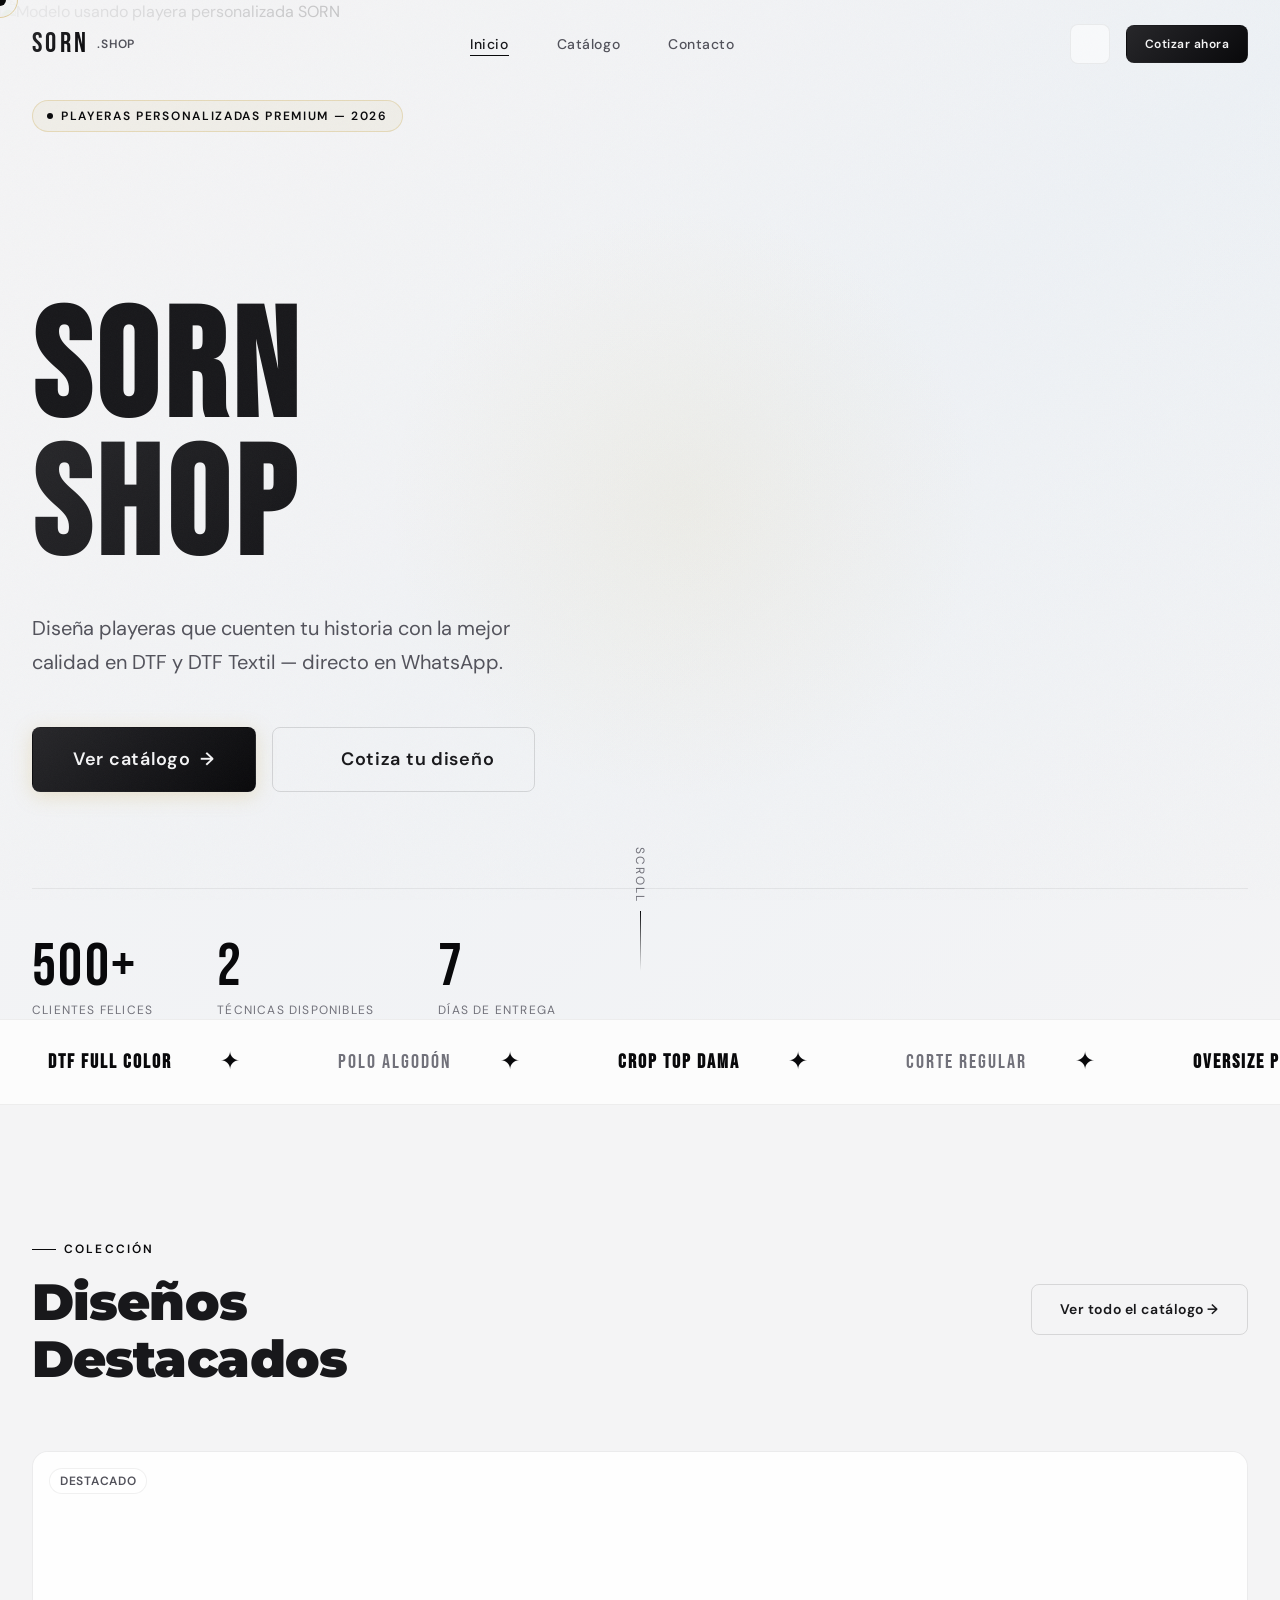
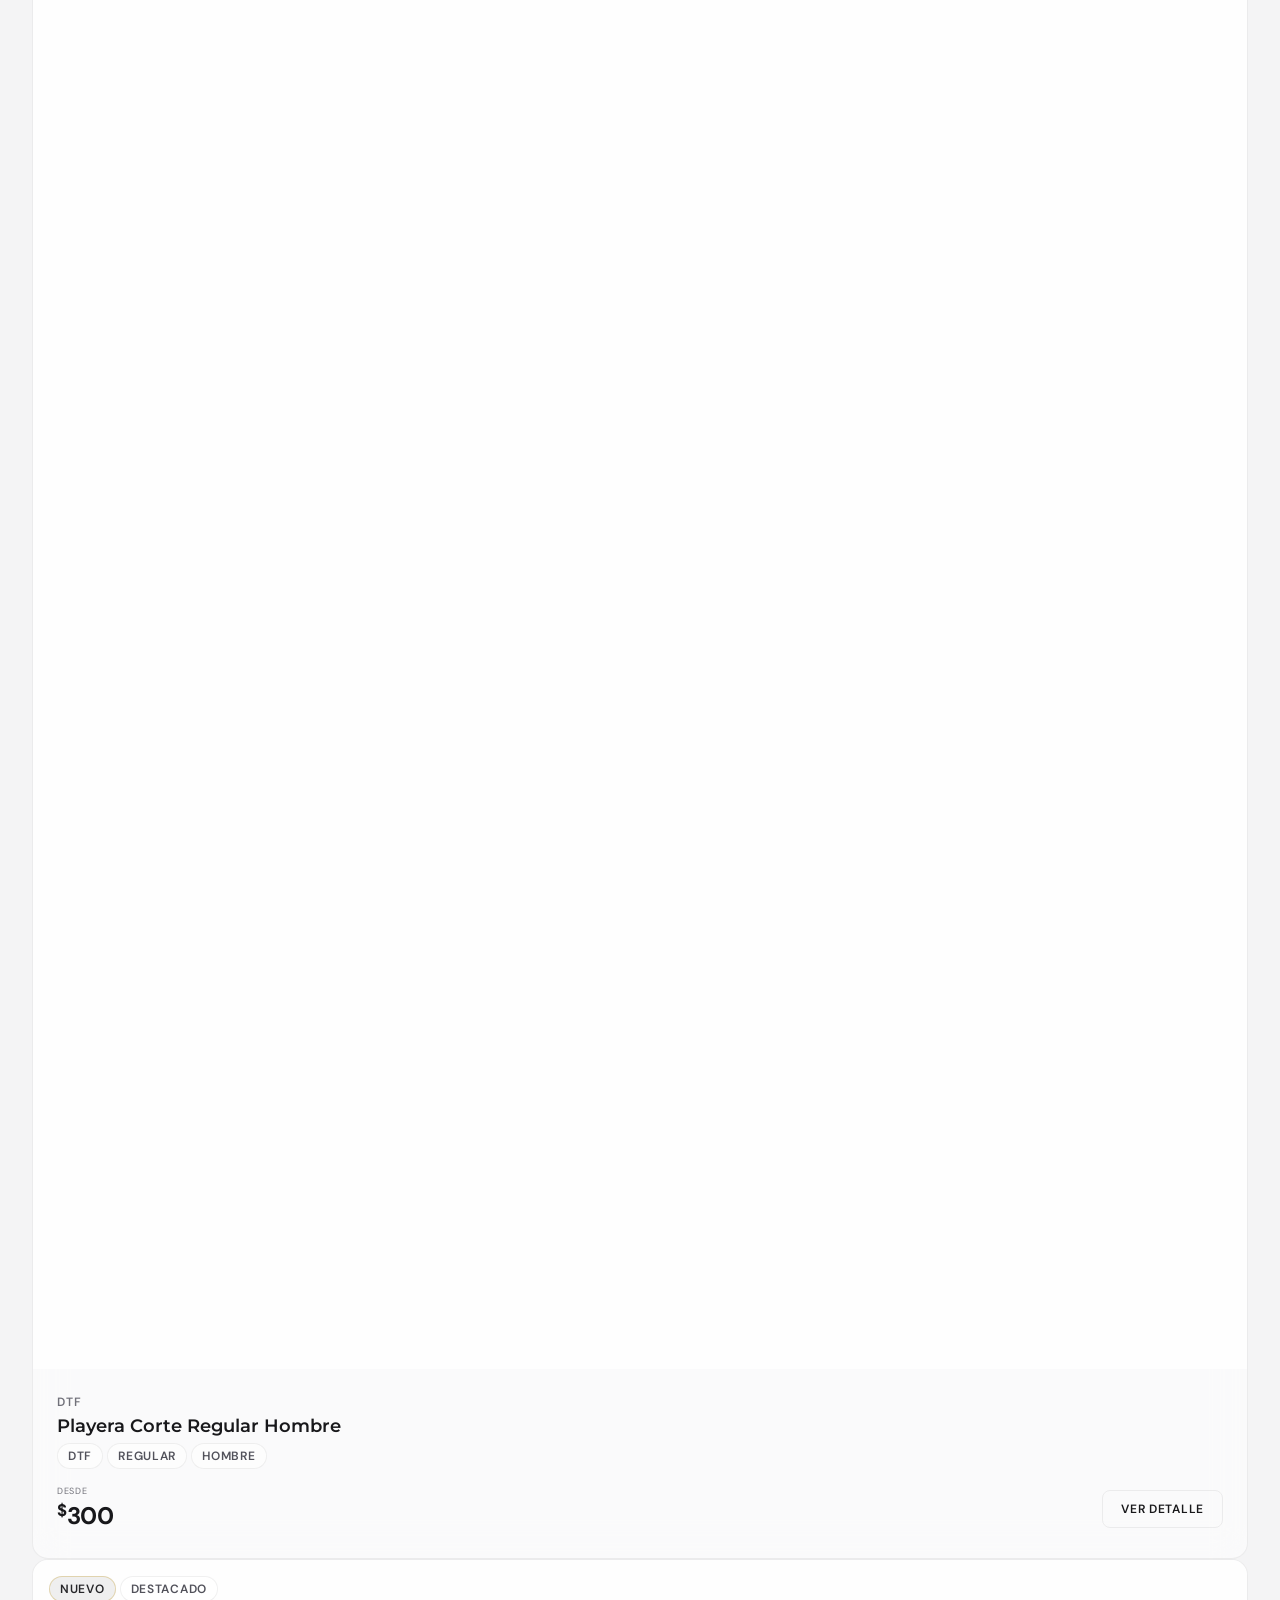
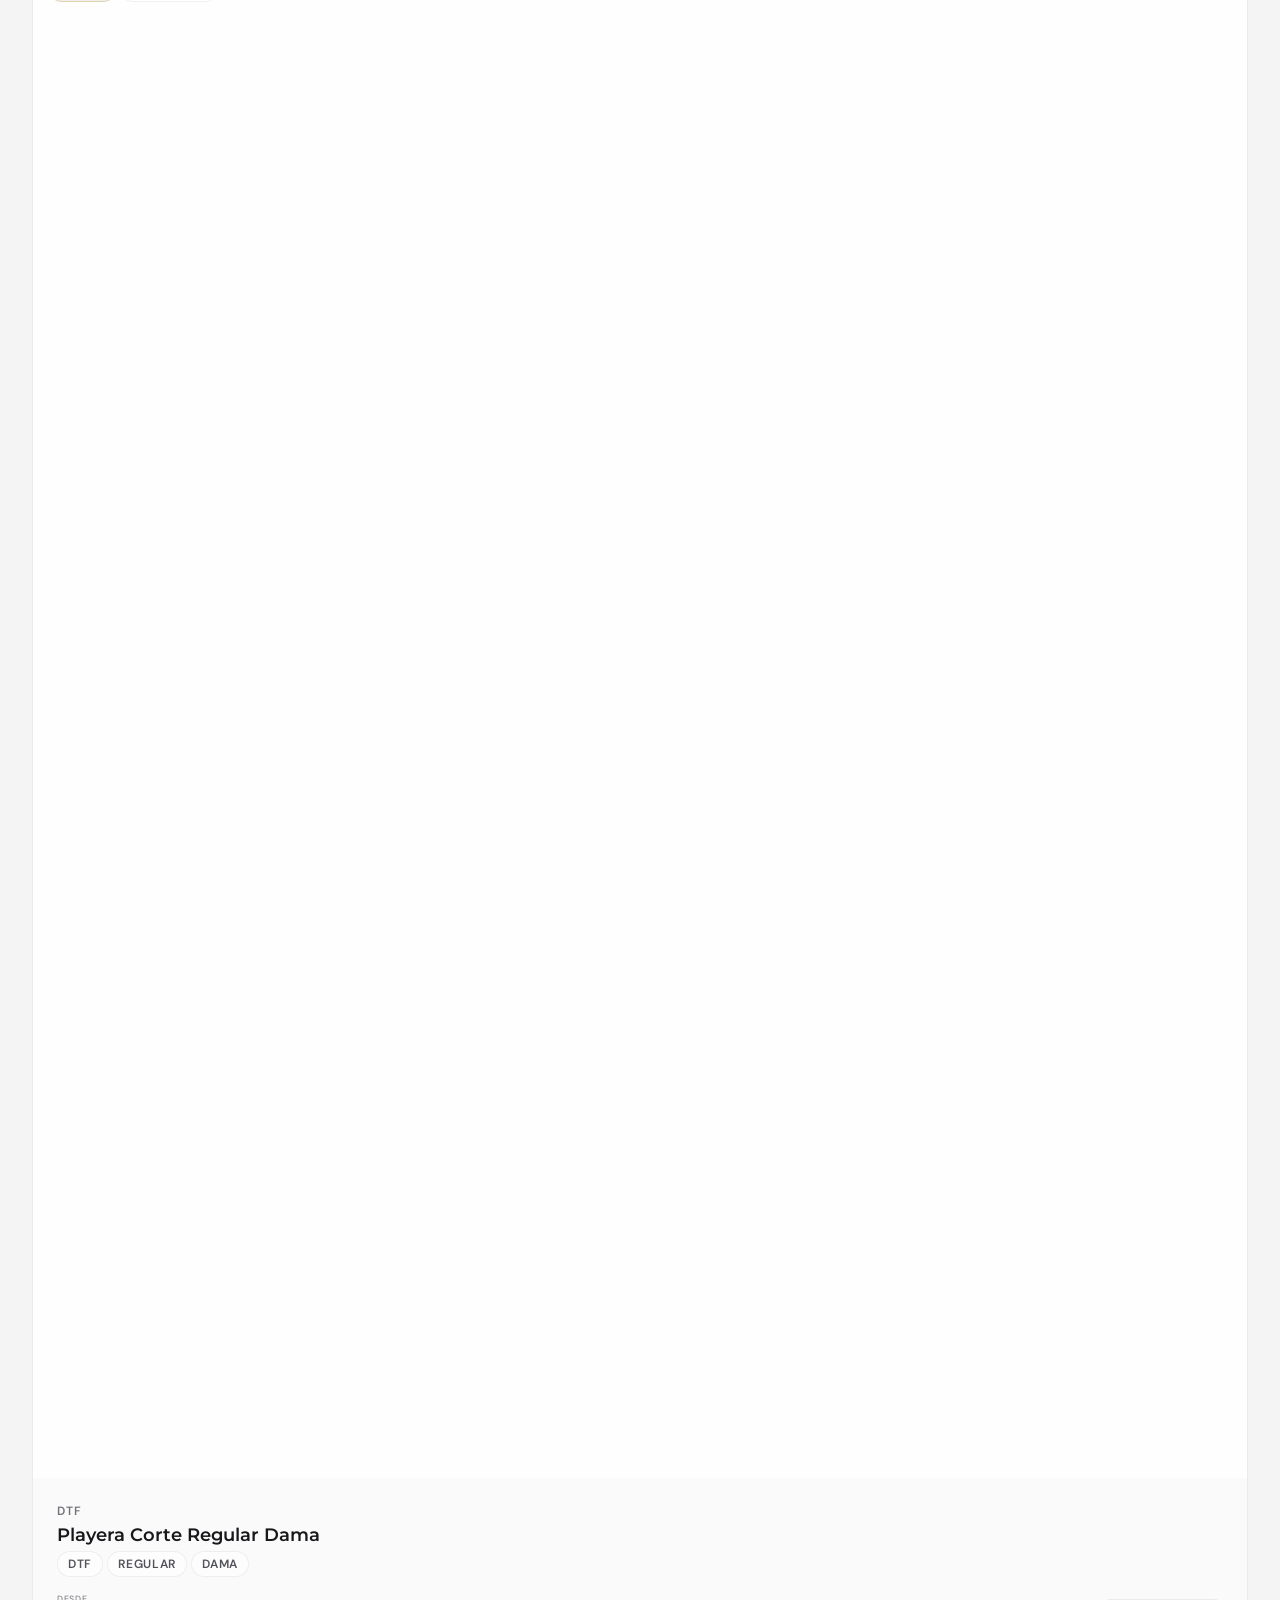
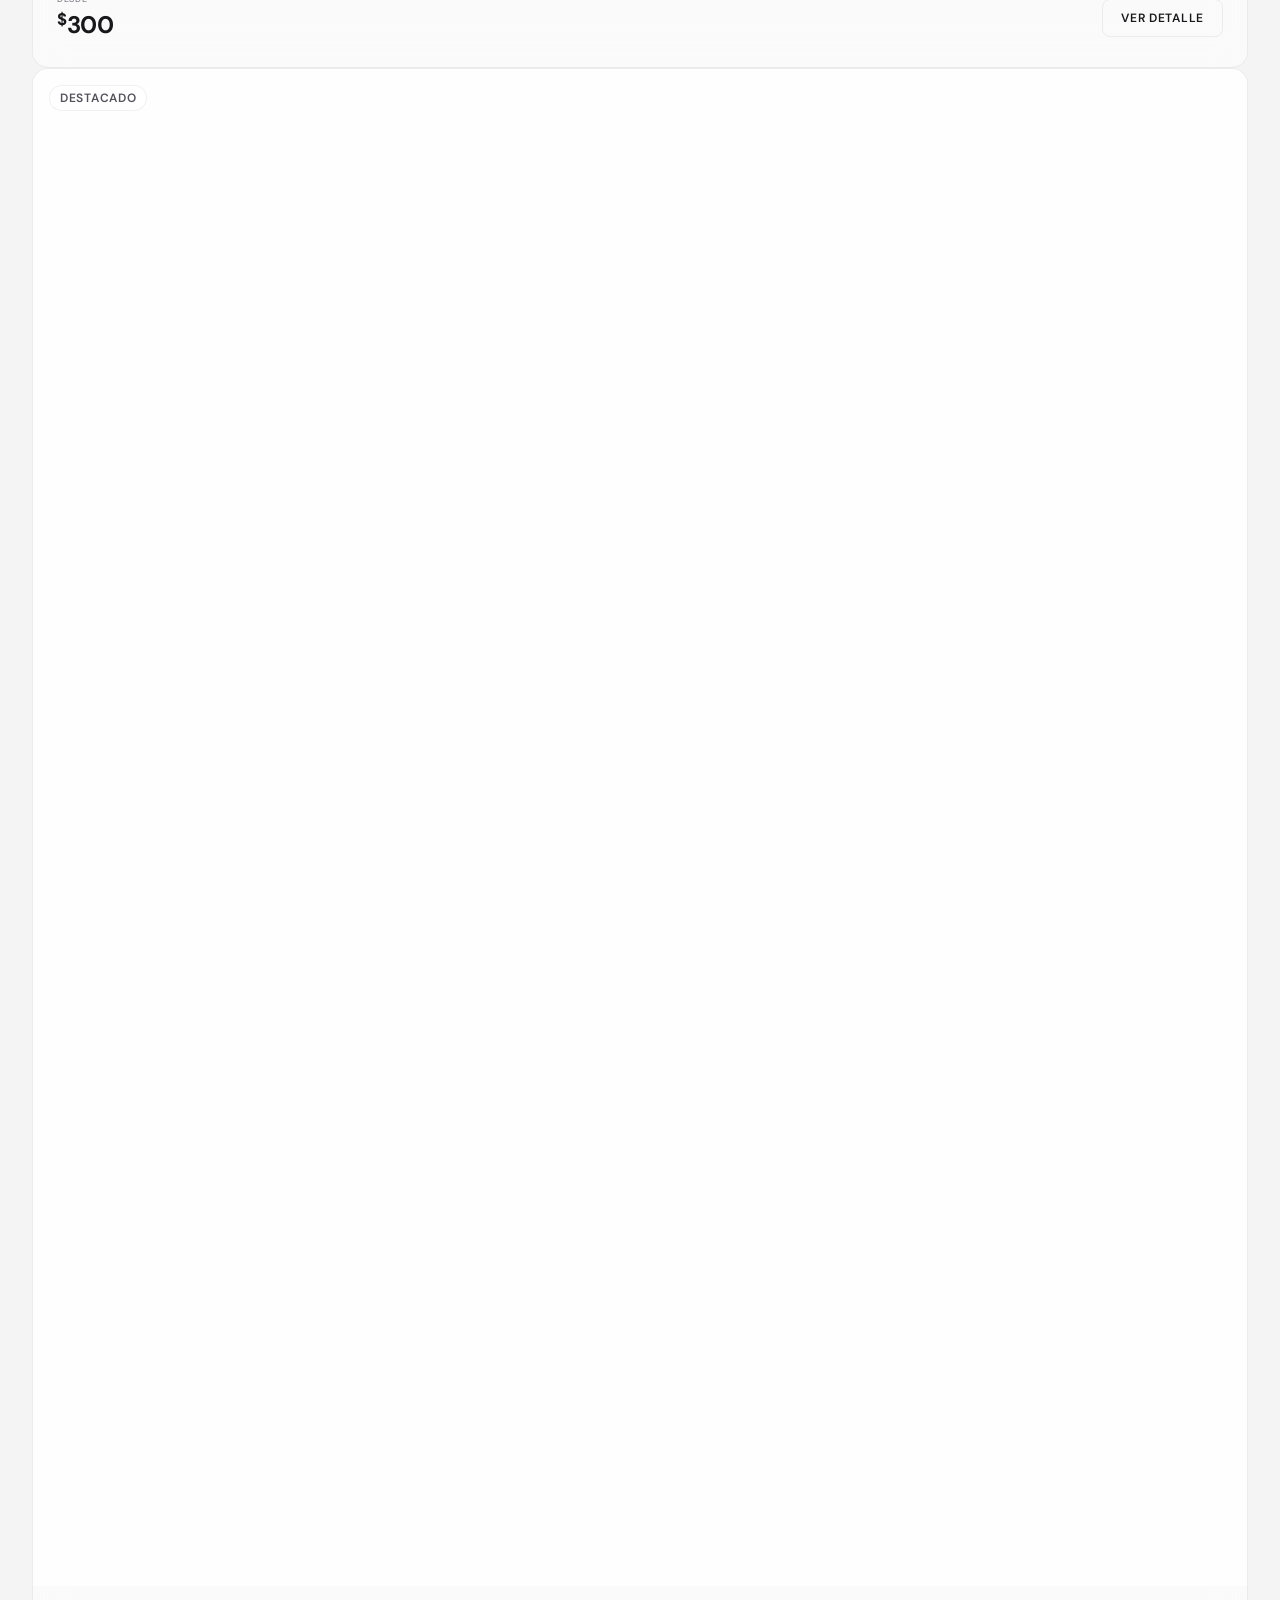
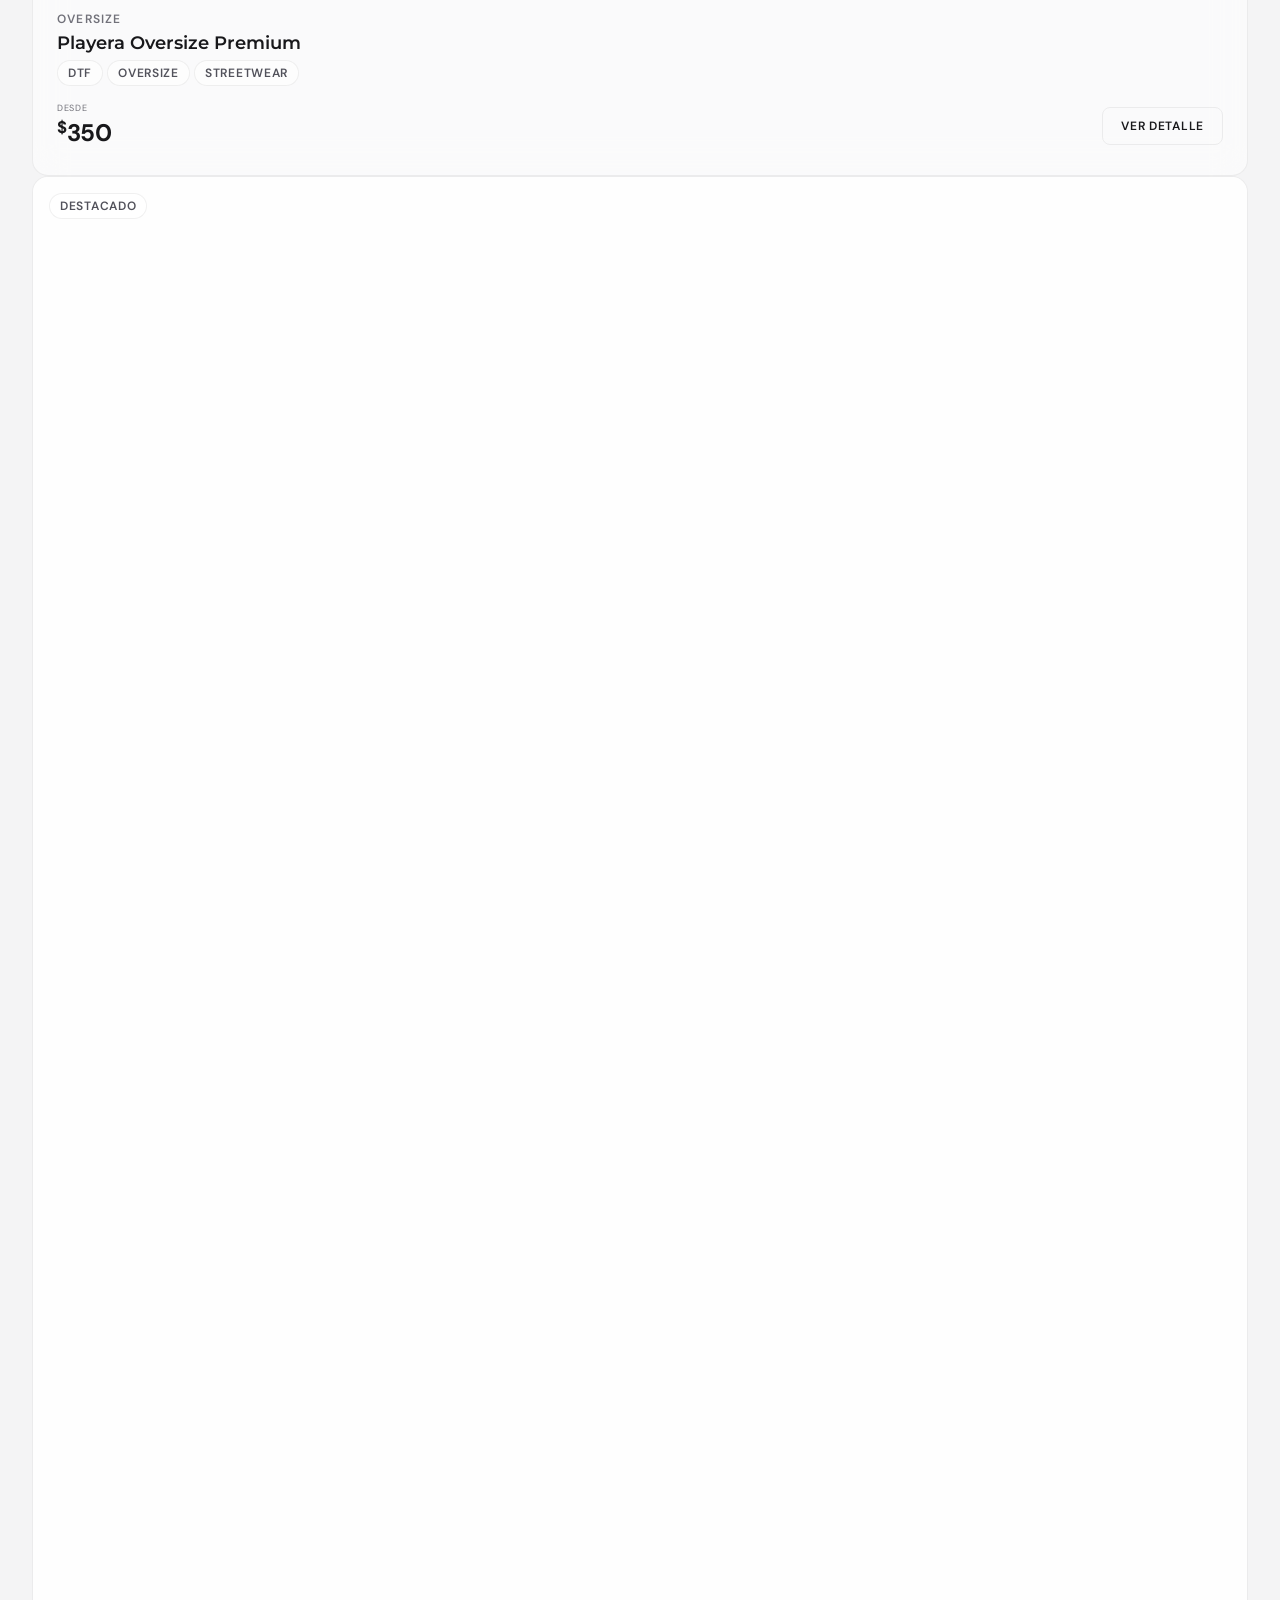
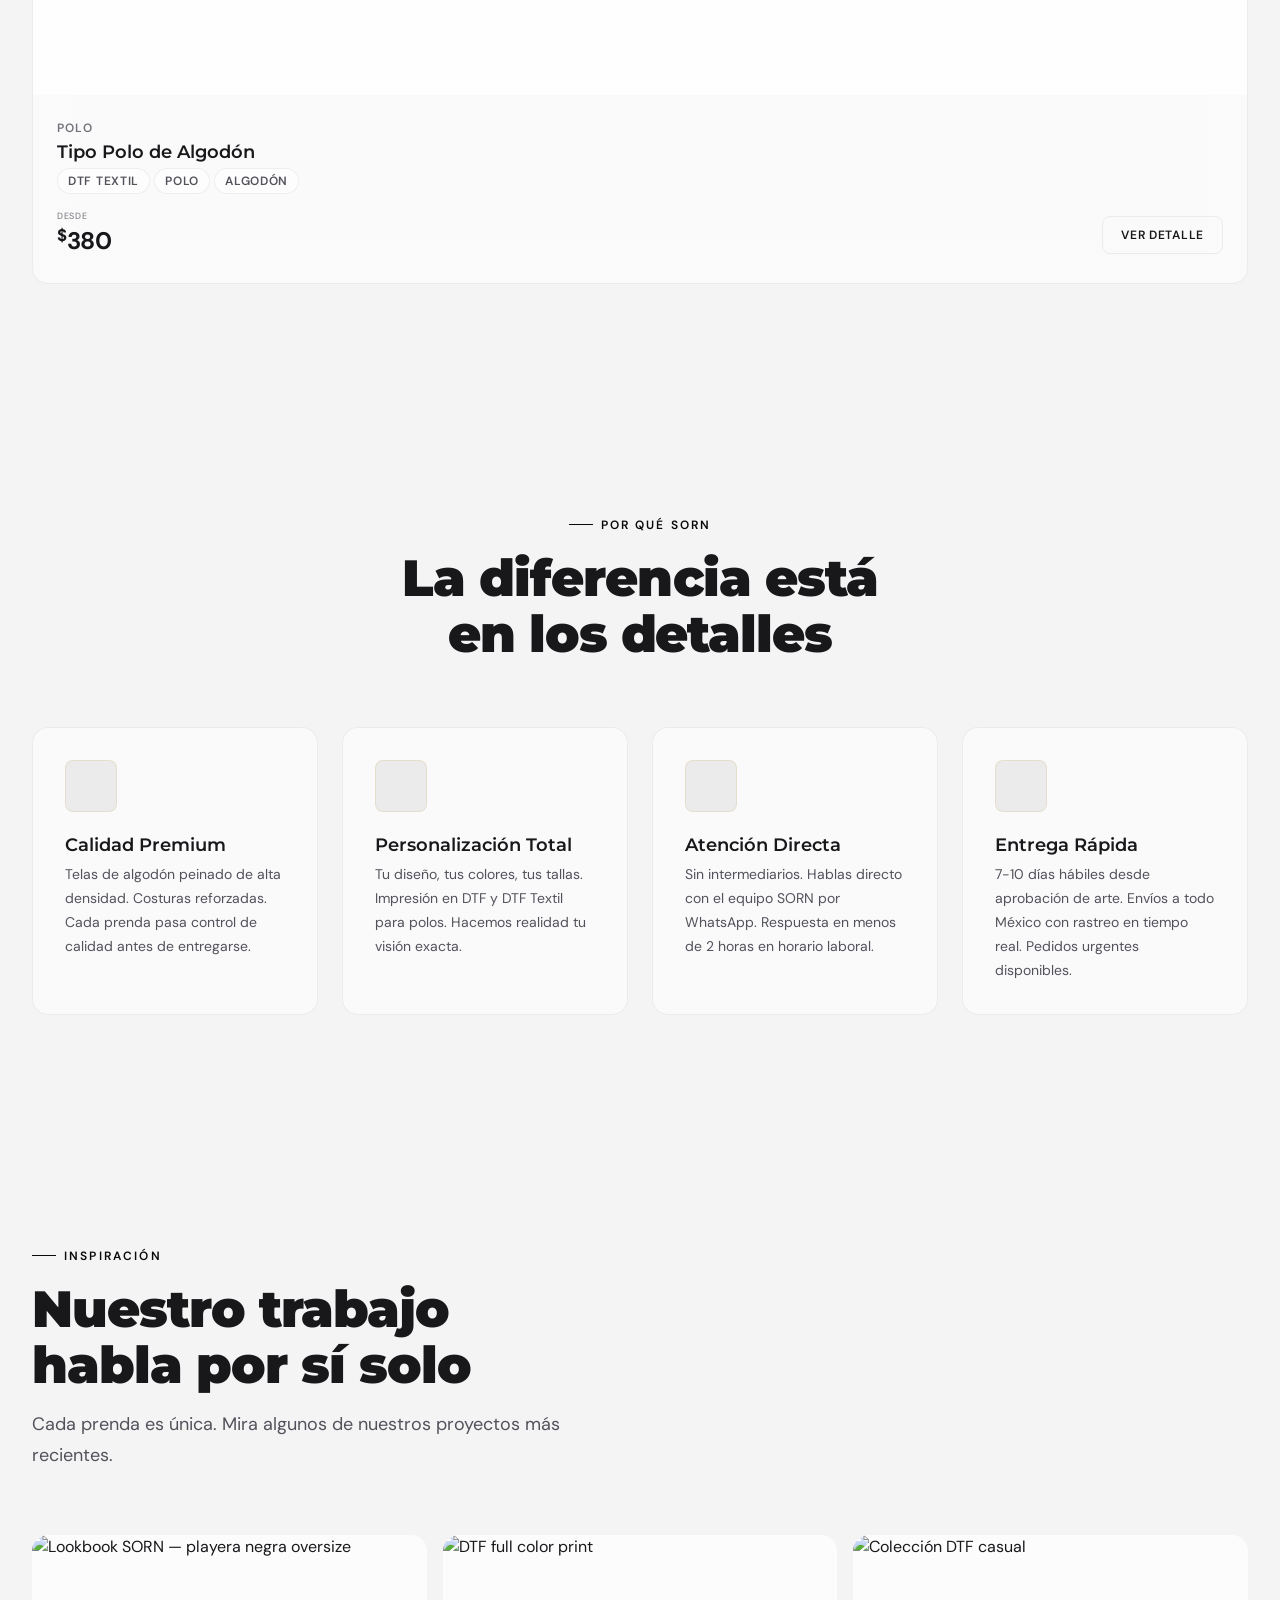
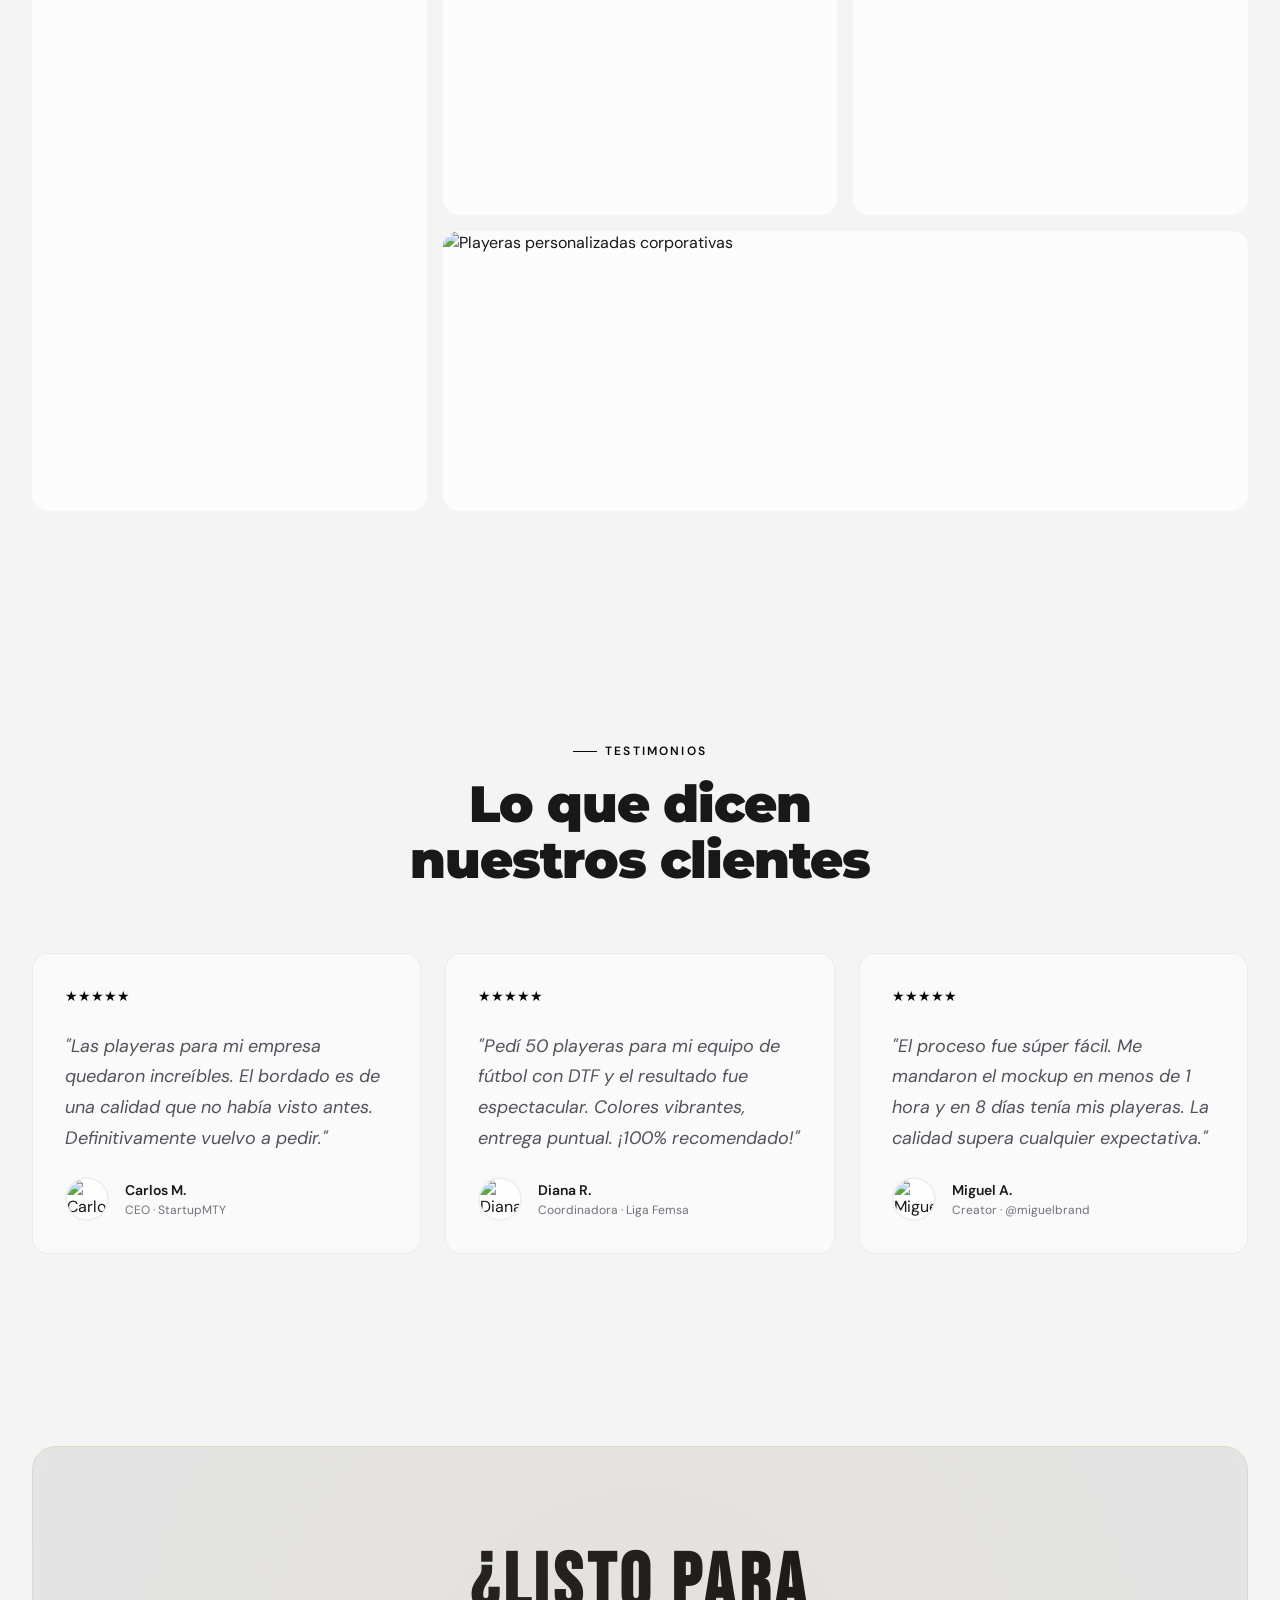
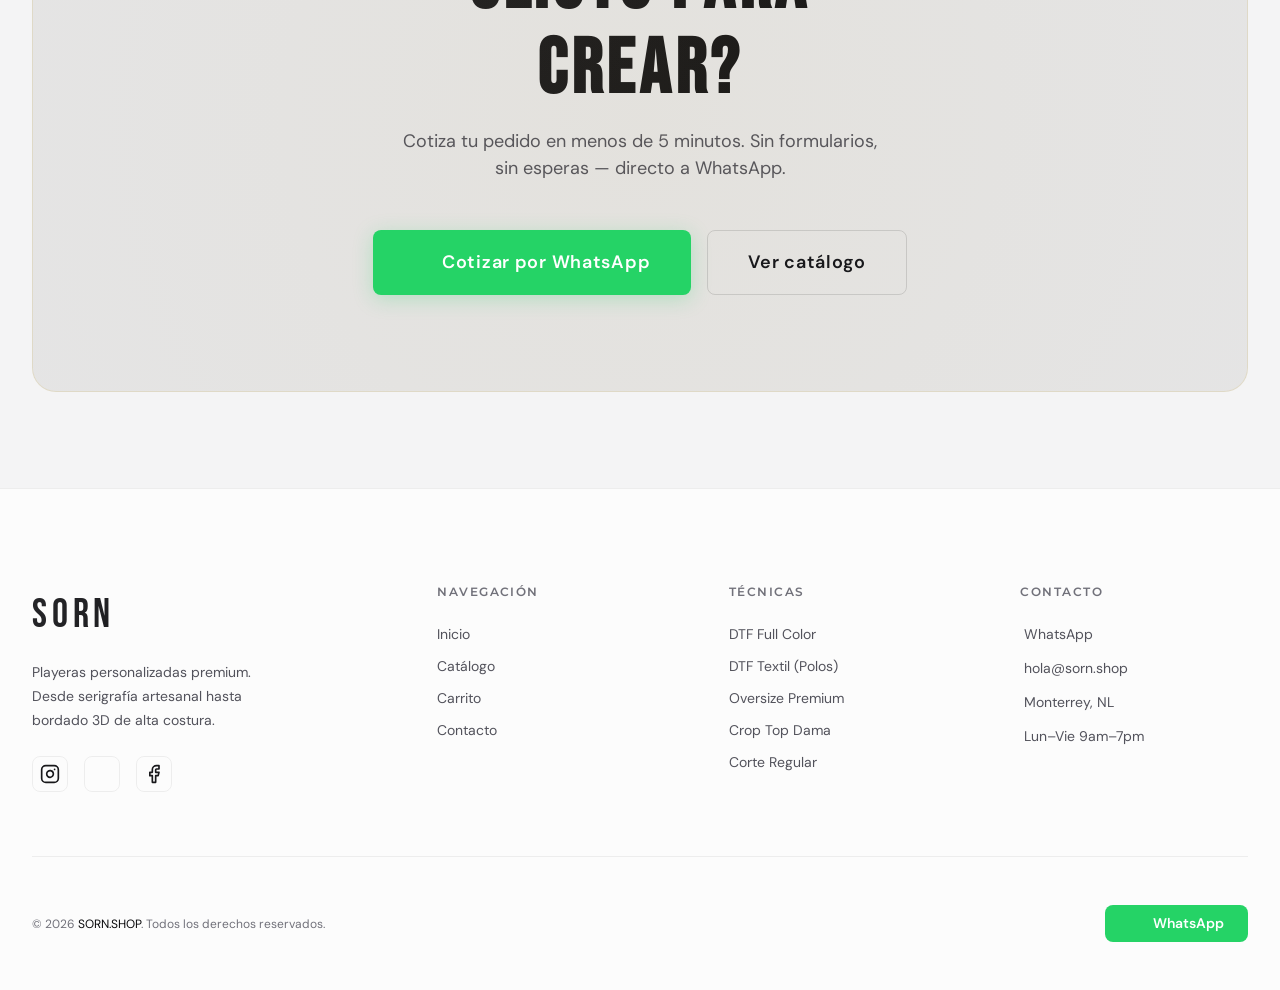
==== index.html @ 4ea06b3d "SORN.SHOP v1" ====
<!DOCTYPE html>
<html lang="es">

<head>
  <meta charset="UTF-8">
  <meta name="viewport" content="width=device-width, initial-scale=1.0">
  <meta name="description"
    content="SORN.SHOP — Playeras personalizadas premium con impresión DTF y DTF Textil. Cotiza en WhatsApp.">
  <title>SORN.SHOP — Playeras Personalizadas Premium</title>

  <!-- Preconnect fonts -->
  <link rel="preconnect" href="https://fonts.googleapis.com">
  <link rel="preconnect" href="https://fonts.gstatic.com" crossorigin>

  <!-- CSS -->
  <link rel="stylesheet" href="css/variables.css">
  <link rel="stylesheet" href="css/base.css">
  <link rel="stylesheet" href="css/layout.css">
  <link rel="stylesheet" href="css/components.css">
  <link rel="stylesheet" href="css/animations.css">
  <link rel="stylesheet" href="css/pages/home.css">
  <link rel="stylesheet" href="css/responsive.css">
</head>

<body>

  <!-- Grain overlay -->
  <div class="grain-overlay" aria-hidden="true"></div>

  <!-- Custom cursor -->
  <div id="cursor" aria-hidden="true"></div>
  <div id="cursor-ring" aria-hidden="true"></div>

  <!-- Loading screen -->
  <div id="loading-screen" role="status" aria-label="Cargando SORN.SHOP">
    <div class="loading-logo">SORN</div>
    <div class="loading-bar">
      <div class="loading-bar-fill"></div>
    </div>
  </div>

  <!-- Toast container -->
  <div class="toast-container" aria-live="polite"></div>

  <!-- ══════════════════════════════════════
     NAVIGATION
     ══════════════════════════════════════ -->
  <header>
    <nav class="navbar" role="navigation" aria-label="Navegación principal">
      <div class="container">
        <div class="navbar__inner">

          <!-- Logo -->
          <a href="index.html" class="navbar__logo" aria-label="SORN.SHOP inicio">
            <span class="navbar__logo-text">SORN</span>
            <span class="navbar__logo-dot">.shop</span>
          </a>

          <!-- Desktop links -->
          <ul class="navbar__nav" role="list">
            <li><a href="index.html" class="navbar__link active">Inicio</a></li>
            <li><a href="catalogo.html" class="navbar__link">Catálogo</a></li>
            <li><a href="contacto.html" class="navbar__link">Contacto</a></li>
          </ul>

          <!-- Actions -->
          <div class="navbar__actions">
            <a href="carrito.html" class="navbar__cart-btn" aria-label="Carrito de compras">
              <i data-lucide="shopping-bag" style="width:20px;height:20px"></i>
              <span class="navbar__cart-count" aria-live="polite">0</span>
            </a>
            <a href="https://wa.me/5218112345678" target="_blank" rel="noopener" class="navbar__cta btn btn--sm">
              Cotizar ahora
            </a>
            <button class="navbar__burger" aria-label="Abrir menú" aria-expanded="false">
              <span></span><span></span><span></span>
            </button>
          </div>

        </div>
      </div>
    </nav>
  </header>

  <!-- Mobile menu -->
  <nav class="mobile-menu" aria-label="Menú móvil" aria-hidden="true">
    <a href="index.html" class="mobile-menu__link">Inicio</a>
    <a href="catalogo.html" class="mobile-menu__link">Catálogo</a>
    <a href="carrito.html" class="mobile-menu__link">Carrito</a>
    <a href="contacto.html" class="mobile-menu__link">Contacto</a>
  </nav>

  <main>

    <!-- ══════════════════════════════════════
       HERO
       ══════════════════════════════════════ -->
    <section class="hero" aria-labelledby="hero-title">
      <!-- Background -->
      <div class="hero__bg">
        <img class="hero__bg-img" src="https://images.unsplash.com/photo-1523381210434-271e8be1f52b?w=1800&q=80"
          alt="Modelo usando playera personalizada SORN" fetchpriority="high" id="hero-bg">
        <div class="hero__overlay"></div>
        <div class="hero__glow" aria-hidden="true"></div>
      </div>

      <div class="container">
        <div class="hero__content">

          <!-- Eyebrow -->
          <p class="hero__eyebrow">
            <span class="hero__eyebrow-dot" aria-hidden="true"></span>
            Playeras personalizadas premium — 2026
          </p>

          <!-- Title -->
          <h1 class="hero__title" id="hero-title">
            <span class="hero__title-line">
              <span class="hero__title-word"></span>
            </span>
            <span class="hero__title-line">
              <span class="hero__title-word">SORN</span>
            </span>
            <span class="hero__title-line">
              <span class="hero__title-word hero__title-accent">SHOP</span>
            </span>
          </h1>

          <!-- Subtitle -->
          <p class="hero__subtitle">
            Diseña playeras que cuenten tu historia con la mejor calidad en DTF y DTF Textil — directo en WhatsApp.
          </p>

          <!-- CTA Buttons -->
          <div class="hero__actions">
            <a href="catalogo.html" class="btn btn--primary btn--lg">
              Ver catálogo &nbsp;→
            </a>
            <a href="https://wa.me/5218112345678?text=Hola%20SORN.SHOP%2C%20quiero%20cotizar%20un%20dise%C3%B1o"
              target="_blank" rel="noopener" class="btn btn--outline btn--lg" style="gap:8px">
              <i data-lucide="message-circle" style="width:20px;height:20px"></i> Cotiza tu diseño
            </a>
          </div>

          <!-- Stats -->
          <div class="hero__stats">
            <div class="hero__stat">
              <div class="hero__stat-number" data-count="500">500+</div>
              <div class="hero__stat-label">Clientes felices</div>
            </div>
            <div class="hero__stat">
              <div class="hero__stat-number" data-count="2">2</div>
              <div class="hero__stat-label">Técnicas disponibles</div>
            </div>
            <div class="hero__stat">
              <div class="hero__stat-number" data-count="7">7</div>
              <div class="hero__stat-label">Días de entrega</div>
            </div>
          </div>

        </div>
      </div>

      <!-- Scroll indicator -->
      <div class="hero__scroll" aria-hidden="true">
        <span class="hero__scroll-text">Scroll</span>
        <div class="hero__scroll-line"></div>
      </div>
    </section>

    <!-- ══════════════════════════════════════
       MARQUEE
       ══════════════════════════════════════ -->
    <div class="marquee-section" aria-hidden="true">
      <div class="marquee-track">
        <!-- duplicated for infinite loop -->
        <div class="marquee-item"><strong>DTF FULL COLOR</strong> <span class="marquee-sep">✦</span></div>
        <div class="marquee-item">POLO ALGODÓN <span class="marquee-sep">✦</span></div>
        <div class="marquee-item"><strong>CROP TOP DAMA</strong> <span class="marquee-sep">✦</span></div>
        <div class="marquee-item">CORTE REGULAR <span class="marquee-sep">✦</span></div>
        <div class="marquee-item"><strong>OVERSIZE PREMIUM</strong> <span class="marquee-sep">✦</span></div>
        <div class="marquee-item">DTF TEXTIL PARA POLO <span class="marquee-sep">✦</span></div>
        <div class="marquee-item"><strong>ENTREGA 7 DÍAS</strong> <span class="marquee-sep">✦</span></div>
        <div class="marquee-item">ENVÍOS A TODO MÉXICO <span class="marquee-sep">✦</span></div>
        <!-- duplicate -->
        <div class="marquee-item"><strong>DTF FULL COLOR</strong> <span class="marquee-sep">✦</span></div>
        <div class="marquee-item">POLO ALGODÓN <span class="marquee-sep">✦</span></div>
        <div class="marquee-item"><strong>CROP TOP DAMA</strong> <span class="marquee-sep">✦</span></div>
        <div class="marquee-item">CORTE REGULAR <span class="marquee-sep">✦</span></div>
        <div class="marquee-item"><strong>OVERSIZE PREMIUM</strong> <span class="marquee-sep">✦</span></div>
        <div class="marquee-item">DTF TEXTIL PARA POLO <span class="marquee-sep">✦</span></div>
        <div class="marquee-item"><strong>ENTREGA 7 DÍAS</strong> <span class="marquee-sep">✦</span></div>
        <div class="marquee-item">ENVÍOS A TODO MÉXICO <span class="marquee-sep">✦</span></div>
      </div>
    </div>

    <!-- ══════════════════════════════════════
       FEATURED PRODUCTS
       ══════════════════════════════════════ -->
    <section class="section" aria-labelledby="featured-title">
      <div class="container">

        <header class="section-header flex-between">
          <div>
            <p class="section-eyebrow">Colección</p>
            <h2 class="section-title reveal" id="featured-title">
              Diseños<br>Destacados
            </h2>
          </div>
          <a href="catalogo.html" class="btn btn--outline reveal-right">
            Ver todo el catálogo →
          </a>
        </header>

        <!-- Products grid (populated by JS) -->
        <div class="products-grid" id="featured-grid">
          <!-- Skeleton placeholders while loading -->
          <div class="product-card skeleton" style="height:420px; border-radius:var(--radius-xl)"></div>
          <div class="product-card skeleton" style="height:420px; border-radius:var(--radius-xl)"></div>
          <div class="product-card skeleton" style="height:420px; border-radius:var(--radius-xl)"></div>
          <div class="product-card skeleton" style="height:420px; border-radius:var(--radius-xl)"></div>
        </div>

      </div>
    </section>

    <!-- ══════════════════════════════════════
       BENEFITS
       ══════════════════════════════════════ -->
    <section class="section--sm" aria-labelledby="benefits-title">
      <div class="container">

        <header class="section-header text-center">
          <p class="section-eyebrow" style="justify-content:center">Por qué SORN</p>
          <h2 class="section-title reveal" id="benefits-title">La diferencia está<br>en los detalles</h2>
        </header>

        <div class="benefits-grid stagger-children">
          <div class="benefit-card">
            <div class="benefit-card__icon"><i data-lucide="target" style="width:32px;height:32px"></i></div>
            <h3 class="benefit-card__title">Calidad Premium</h3>
            <p class="benefit-card__desc">Telas de algodón peinado de alta densidad. Costuras reforzadas. Cada prenda
              pasa control de calidad antes de entregarse.</p>
          </div>
          <div class="benefit-card">
            <div class="benefit-card__icon"><i data-lucide="palette" style="width:32px;height:32px"></i></div>
            <h3 class="benefit-card__title">Personalización Total</h3>
            <p class="benefit-card__desc">Tu diseño, tus colores, tus tallas. Impresión en DTF y DTF Textil para polos.
              Hacemos realidad tu visión exacta.</p>
          </div>
          <div class="benefit-card">
            <div class="benefit-card__icon"><i data-lucide="headphones" style="width:32px;height:32px"></i></div>
            <h3 class="benefit-card__title">Atención Directa</h3>
            <p class="benefit-card__desc">Sin intermediarios. Hablas directo con el equipo SORN por WhatsApp. Respuesta
              en menos de 2 horas en horario laboral.</p>
          </div>
          <div class="benefit-card">
            <div class="benefit-card__icon"><i data-lucide="rocket" style="width:32px;height:32px"></i></div>
            <h3 class="benefit-card__title">Entrega Rápida</h3>
            <p class="benefit-card__desc">7-10 días hábiles desde aprobación de arte. Envíos a todo México con rastreo
              en tiempo real. Pedidos urgentes disponibles.</p>
          </div>
        </div>

      </div>
    </section>

    <!-- ══════════════════════════════════════
       GALLERY / INSPIRACIÓN
       ══════════════════════════════════════ -->
    <section class="section" aria-labelledby="gallery-title">
      <div class="container">

        <header class="section-header">
          <p class="section-eyebrow">Inspiración</p>
          <h2 class="section-title reveal" id="gallery-title">Nuestro trabajo<br>habla por sí solo</h2>
          <p class="section-subtitle reveal">Cada prenda es única. Mira algunos de nuestros proyectos más recientes.</p>
        </header>

        <div class="gallery-masonry">
          <div class="gallery-item gallery-item--tall reveal-left">
            <img src="https://images.unsplash.com/photo-1576871337622-98d48d1cf531?w=600&q=80"
              alt="Lookbook SORN — playera negra oversize" loading="lazy">
            <div class="gallery-item__overlay">
              <span class="gallery-item__caption">Urban Collection 2026</span>
            </div>
          </div>
          <div class="gallery-item reveal">
            <img src="https://images.unsplash.com/photo-1620012253295-c15cc3e65df4?w=600&q=80"
              alt="DTF full color print" loading="lazy">
            <div class="gallery-item__overlay">
              <span class="gallery-item__caption">DTF Full Color</span>
            </div>
          </div>
          <div class="gallery-item reveal" style="transition-delay:0.1s">
            <img src="https://images.unsplash.com/photo-1503341504253-dff4815485f1?w=600&q=80"
              alt="Colección DTF casual" loading="lazy">
            <div class="gallery-item__overlay">
              <span class="gallery-item__caption">Vintage Series</span>
            </div>
          </div>
          <div class="gallery-item gallery-item--wide reveal" style="transition-delay:0.2s">
            <img src="https://images.unsplash.com/photo-1529374255404-311a2a4f1fd9?w=800&q=80"
              alt="Playeras personalizadas corporativas" loading="lazy">
            <div class="gallery-item__overlay">
              <span class="gallery-item__caption">Corporate Elite — Uniformes Premium</span>
            </div>
          </div>
        </div>

      </div>
    </section>

    <!-- ══════════════════════════════════════
       TESTIMONIALS
       ══════════════════════════════════════ -->
    <section class="section--sm" aria-labelledby="testimonials-title">
      <div class="container">

        <header class="section-header text-center">
          <p class="section-eyebrow" style="justify-content:center">Testimonios</p>
          <h2 class="section-title reveal" id="testimonials-title">Lo que dicen<br>nuestros clientes</h2>
        </header>

        <div class="testimonials-grid stagger-children">
          <article class="testimonial-card">
            <div class="testimonial-card__stars">★★★★★</div>
            <p class="testimonial-card__text">"Las playeras para mi empresa quedaron increíbles. El bordado es de una
              calidad que no había visto antes. Definitivamente vuelvo a pedir."</p>
            <div class="testimonial-card__author">
              <img class="testimonial-card__avatar"
                src="https://api.dicebear.com/7.x/personas/svg?seed=carlos&backgroundColor=1A1A1A" alt="Carlos M.">
              <div>
                <p class="testimonial-card__name">Carlos M.</p>
                <p class="testimonial-card__handle">CEO · StartupMTY</p>
              </div>
            </div>
          </article>

          <article class="testimonial-card">
            <div class="testimonial-card__stars">★★★★★</div>
            <p class="testimonial-card__text">"Pedí 50 playeras para mi equipo de fútbol con DTF y el resultado fue
              espectacular. Colores vibrantes, entrega puntual. ¡100% recomendado!"</p>
            <div class="testimonial-card__author">
              <img class="testimonial-card__avatar"
                src="https://api.dicebear.com/7.x/personas/svg?seed=diana&backgroundColor=1A1A1A" alt="Diana R.">
              <div>
                <p class="testimonial-card__name">Diana R.</p>
                <p class="testimonial-card__handle">Coordinadora · Liga Femsa</p>
              </div>
            </div>
          </article>

          <article class="testimonial-card">
            <div class="testimonial-card__stars">★★★★★</div>
            <p class="testimonial-card__text">"El proceso fue súper fácil. Me mandaron el mockup en menos de 1 hora y en
              8 días tenía mis playeras. La calidad supera cualquier expectativa."</p>
            <div class="testimonial-card__author">
              <img class="testimonial-card__avatar"
                src="https://api.dicebear.com/7.x/personas/svg?seed=miguel&backgroundColor=1A1A1A" alt="Miguel A.">
              <div>
                <p class="testimonial-card__name">Miguel A.</p>
                <p class="testimonial-card__handle">Creator · @miguelbrand</p>
              </div>
            </div>
          </article>
        </div>

      </div>
    </section>

    <!-- ══════════════════════════════════════
       CTA BANNER
       ══════════════════════════════════════ -->
    <section class="section--sm">
      <div class="container">
        <div class="cta-banner reveal-scale">
          <h2 class="cta-banner__title">¿LISTO PARA<br>CREAR?</h2>
          <p class="cta-banner__sub">
            Cotiza tu pedido en menos de 5 minutos. Sin formularios, sin esperas — directo a WhatsApp.
          </p>
          <div class="flex-center" style="gap:var(--sp-md); flex-wrap:wrap;">
            <a href="https://wa.me/5218112345678?text=Hola%20SORN.SHOP%2C%20quiero%20cotizar%20mis%20playeras"
              target="_blank" rel="noopener" class="btn btn--wa btn--lg" style="gap:8px">
              <i data-lucide="message-circle" style="width:20px;height:20px"></i> Cotizar por WhatsApp
            </a>
            <a href="catalogo.html" class="btn btn--outline btn--lg">
              Ver catálogo
            </a>
          </div>
        </div>
      </div>
    </section>

  </main>

  <!-- ══════════════════════════════════════
     FOOTER
     ══════════════════════════════════════ -->
  <footer class="footer">
    <div class="container">
      <div class="footer__grid">

        <!-- Brand -->
        <div>
          <div class="footer__brand-logo">SORN</div>
          <p class="footer__brand-desc">
            Playeras personalizadas premium. Desde serigrafía artesanal hasta bordado 3D de alta costura.
          </p>
          <div class="footer__social">
            <a href="#" class="footer__social-link" aria-label="Instagram" title="Instagram"><svg
                xmlns="http://www.w3.org/2000/svg" width="20" height="20" viewBox="0 0 24 24" fill="none"
                stroke="currentColor" stroke-width="2" stroke-linecap="round" stroke-linejoin="round"
                class="lucide lucide-instagram">
                <rect width="20" height="20" x="2" y="2" rx="5" ry="5" />
                <path d="M16 11.37A4 4 0 1 1 12.63 8 4 4 0 0 1 16 11.37z" />
                <line x1="17.5" x2="17.51" y1="6.5" y2="6.5" />
              </svg></a>
            <a href="#" class="footer__social-link" aria-label="TikTok" title="TikTok"><i data-lucide="music"
                style="width:20px;height:20px"></i></a>
            <a href="#" class="footer__social-link" aria-label="Facebook" title="Facebook"><svg
                xmlns="http://www.w3.org/2000/svg" width="20" height="20" viewBox="0 0 24 24" fill="none"
                stroke="currentColor" stroke-width="2" stroke-linecap="round" stroke-linejoin="round"
                class="lucide lucide-facebook">
                <path d="M18 2h-3a5 5 0 0 0-5 5v3H7v4h3v8h4v-8h3l1-4h-4V7a1 1 0 0 1 1-1h3z" />
              </svg></a>
          </div>
        </div>

        <!-- Navegación -->
        <div>
          <h3 class="footer__col-title">Navegación</h3>
          <ul class="footer__links" role="list">
            <li><a href="index.html" class="footer__link">Inicio</a></li>
            <li><a href="catalogo.html" class="footer__link">Catálogo</a></li>
            <li><a href="carrito.html" class="footer__link">Carrito</a></li>
            <li><a href="contacto.html" class="footer__link">Contacto</a></li>
          </ul>
        </div>

        <!-- Técnicas -->
        <div>
          <h3 class="footer__col-title">Técnicas</h3>
          <ul class="footer__links" role="list">
            <li><a href="catalogo.html?filter=DTF" class="footer__link">DTF Full Color</a></li>
            <li><a href="catalogo.html?filter=Polo" class="footer__link">DTF Textil (Polos)</a></li>
            <li><a href="catalogo.html?filter=Oversize" class="footer__link">Oversize Premium</a></li>
            <li><a href="catalogo.html?filter=Crop Top" class="footer__link">Crop Top Dama</a></li>
            <li><a href="catalogo.html?filter=Regular" class="footer__link">Corte Regular</a></li>
          </ul>
        </div>

        <!-- Contacto -->
        <div>
          <h3 class="footer__col-title">Contacto</h3>
          <ul class="footer__links" role="list">
            <li><a href="https://wa.me/5218112345678" target="_blank" rel="noopener" class="footer__link"><i
                  data-lucide="smartphone" style="width:16px;height:16px;vertical-align:-3px;margin-right:4px"></i>
                WhatsApp</a></li>
            <li><a href="mailto:hola@sorn.shop" class="footer__link"><i data-lucide="mail"
                  style="width:16px;height:16px;vertical-align:-3px;margin-right:4px"></i> hola@sorn.shop</a></li>
            <li><span class="footer__link" style="cursor:default"><i data-lucide="map-pin"
                  style="width:16px;height:16px;vertical-align:-3px;margin-right:4px"></i> Monterrey, NL</span></li>
            <li><span class="footer__link" style="cursor:default"><i data-lucide="clock"
                  style="width:16px;height:16px;vertical-align:-3px;margin-right:4px"></i> Lun–Vie 9am–7pm</span></li>
          </ul>
        </div>

      </div>

      <!-- Bottom -->
      <div class="footer__bottom">
        <p class="footer__copy">
          © 2026 <span>SORN.SHOP</span>. Todos los derechos reservados.
        </p>
        <a href="https://wa.me/5218112345678" target="_blank" rel="noopener" class="footer__wa-btn"
          aria-label="Contactar por WhatsApp" style="display:flex;align-items:center;gap:6px">
          <i data-lucide="message-circle" style="width:18px;height:18px"></i> WhatsApp
        </a>
      </div>

    </div>
  </footer>

  <!-- Product Modal -->
  <div id="modal-overlay" class="modal-overlay" role="presentation" aria-hidden="true"></div>
  <div id="product-modal" class="modal" role="dialog" aria-label="Detalle del producto" aria-modal="true" tabindex="-1">
    <button class="modal__close" aria-label="Cerrar modal">✕</button>
    <div id="modal-body"></div>
  </div>

  <!-- Scripts -->
  <script src="js/main.js" type="module"></script>
  <script src="js/menu.js"></script>
  <script src="js/carrito.js" type="module"></script>
  <script src="js/modal-producto.js"></script>
  <script src="js/whatsapp.js" type="module"></script>

  <!-- Featured products loader -->
  <script type="module">
    import { createProductCard } from './js/catalogo.js';

    async function loadFeatured() {
      const grid = document.getElementById('featured-grid');
      if (!grid) return;

      try {
        const res = await fetch('data/productos.json');
        const data = await res.json();
        window._sornProducts = data.productos;

        const featured = data.productos
          .filter(p => p.destacado)
          .slice(0, 4);

        grid.innerHTML = featured.map((p, i) => createProductCard(p, i)).join('');

        // Trigger reveal
        requestAnimationFrame(() => {
          grid.querySelectorAll('.product-card').forEach((card, i) => {
            setTimeout(() => card.classList.add('visible'), i * 80);
          });
        });

      } catch (err) {
        console.error('Error loading featured products:', err);
        grid.innerHTML = '<p style="color:var(--clr-text-muted); grid-column:1/-1; text-align:center; padding:var(--sp-3xl)">No se pudieron cargar los productos.</p>';
      }
    }

    loadFeatured();
  </script>

  <script>
    // Hero image parallax
    const heroBg = document.getElementById('hero-bg');
    if (heroBg) {
      heroBg.addEventListener('load', () => heroBg.classList.add('loaded'));
      window.addEventListener('scroll', () => {
        const y = window.scrollY * 0.3;
        heroBg.style.transform = `scale(1) translateY(${y}px)`;
      }, { passive: true });
    }

    // Counter animation on scroll
    const counters = document.querySelectorAll('[data-count]');
    const counterObserver = new IntersectionObserver((entries) => {
      entries.forEach(entry => {
        if (entry.isIntersecting) {
          const el = entry.target;
          const to = parseInt(el.dataset.count);
          const suffix = el.textContent.includes('+') ? '+' : '';
          let start = performance.now();
          const dur = 1500;
          const tick = (now) => {
            const t = Math.min((now - start) / dur, 1);
            const v = Math.round(to * (1 - Math.pow(1 - t, 3)));
            el.textContent = v + suffix;
            if (t < 1) requestAnimationFrame(tick);
          };
          requestAnimationFrame(tick);
          counterObserver.unobserve(el);
        }
      });
    }, { threshold: 0.5 });
    counters.forEach(el => counterObserver.observe(el));
  </script>

  <!-- Lucide Icons -->
  <script src="https://unpkg.com/lucide@latest"></script>
  <script>
    if (typeof lucide !== 'undefined') {
      lucide.createIcons();
      // Observe DOM changes to re-render dynamically added icons
      const observer = new MutationObserver(() => {
        observer.disconnect();
        lucide.createIcons();
        observer.observe(document.body, { childList: true, subtree: true });
      });
      observer.observe(document.body, { childList: true, subtree: true });
    }
  </script>

</body>

</html>
---- css/variables.css ----
/* ============================================
   SORN.SHOP — Design Tokens & CSS Variables
   ============================================ */

:root {
  /* — Colors — */
  --clr-bg:          #F4F4F5;
  --clr-surface:     rgba(255, 255, 255, 0.75);
  --clr-card:        rgba(255, 255, 255, 0.55);
  --clr-card-hover:  rgba(255, 255, 255, 0.90);
  --clr-border:      rgba(0,0,0,0.06);
  --clr-border-lg:   rgba(0,0,0,0.12);

  --clr-gold:        #09090B; /* Jet Black accent */
  --clr-gold-light:  #27272A;
  --clr-gold-muted:  rgba(9,9,11,0.06);
  --clr-gold-glow:   rgba(9,9,11,0.12);

  --clr-text:        #18181B;
  --clr-text-sub:    #52525B;
  --clr-text-muted:  #71717A;
  --clr-white:       #FFFFFF;

  --clr-success:     #34A853;
  --clr-error:       #EA4335;

  /* — Gradients — */
  --grad-hero:       linear-gradient(145deg, #F4F4F5 0%, #EBF0F5 50%, #F4F4F5 100%);
  --grad-gold:       linear-gradient(135deg, #27272A 0%, #18181B 50%, #09090B 100%);
  --grad-surface:    linear-gradient(180deg, rgba(255,255,255,0.85) 0%, rgba(255,255,255,0.4) 100%);
  --grad-card:       linear-gradient(145deg, rgba(255,255,255,0.7) 0%, rgba(255,255,255,0.4) 100%);
  --grad-overlay:    linear-gradient(to top, rgba(244,244,245,0.95) 0%, rgba(244,244,245,0.6) 60%, transparent 100%);

  /* — Typography — */
  --font-display:    'Bebas Neue', 'Impact', sans-serif;
  --font-heading:    'Montserrat', 'Helvetica Neue', sans-serif;
  --font-body:       'DM Sans', 'Helvetica Neue', sans-serif;
  --font-mono:       'JetBrains Mono', monospace;

  --fs-xs:    0.75rem;
  --fs-sm:    0.875rem;
  --fs-base:  1rem;
  --fs-md:    1.125rem;
  --fs-lg:    1.25rem;
  --fs-xl:    1.5rem;
  --fs-2xl:   2rem;
  --fs-3xl:   2.75rem;
  --fs-4xl:   3.75rem;
  --fs-5xl:   5rem;
  --fs-6xl:   7rem;
  --fs-hero:  clamp(4rem, 12vw, 10rem);

  --fw-regular: 400;
  --fw-medium:  500;
  --fw-semi:    600;
  --fw-bold:    700;
  --fw-black:   900;

  --lh-tight:   1.1;
  --lh-snug:    1.3;
  --lh-normal:  1.5;
  --lh-relaxed: 1.7;

  /* — Spacing — */
  --sp-xs:   0.25rem;
  --sp-sm:   0.5rem;
  --sp-md:   1rem;
  --sp-lg:   1.5rem;
  --sp-xl:   2rem;
  --sp-2xl:  3rem;
  --sp-3xl:  4rem;
  --sp-4xl:  6rem;
  --sp-5xl:  8rem;
  --sp-6xl:  10rem;

  /* — Layout — */
  --container-sm:  640px;
  --container-md:  768px;
  --container-lg:  1024px;
  --container-xl:  1280px;
  --container-2xl: 1440px;

  /* — Borders — */
  --radius-sm:   4px;
  --radius-md:   8px;
  --radius-lg:   12px;
  --radius-xl:   16px;
  --radius-2xl:  24px;
  --radius-pill: 9999px;

  /* — Shadows — */
  --shadow-sm:   0 2px 8px rgba(0,0,0,0.05);
  --shadow-md:   0 4px 20px rgba(0,0,0,0.08);
  --shadow-lg:   0 8px 40px rgba(0,0,0,0.12);
  --shadow-xl:   0 20px 60px rgba(0,0,0,0.15);
  --shadow-gold: 0 0 30px rgba(184,146,42,0.15), 0 0 60px rgba(184,146,42,0.08);
  --shadow-card: 0 4px 24px rgba(0,0,0,0.08), inset 0 1px 0 rgba(255,255,255,0.5);

  /* — Transitions — */
  --ease-out:    cubic-bezier(0.16, 1, 0.3, 1);
  --ease-in-out: cubic-bezier(0.45, 0, 0.55, 1);
  --ease-spring: cubic-bezier(0.34, 1.56, 0.64, 1);
  --ease-smooth: cubic-bezier(0.25, 0.46, 0.45, 0.94);

  --dur-fast:   150ms;
  --dur-base:   250ms;
  --dur-slow:   400ms;
  --dur-slower: 600ms;

  /* — Z-index — */
  --z-below:   -1;
  --z-base:     0;
  --z-raised:   10;
  --z-dropdown: 100;
  --z-sticky:   200;
  --z-overlay:  300;
  --z-modal:    400;
  --z-toast:    500;
  --z-top:      9999;
}
---- css/base.css ----
/* ============================================
   SORN.SHOP — Base Reset & Global Styles
   ============================================ */

@import url('https://fonts.googleapis.com/css2?family=Bebas+Neue&family=Montserrat:wght@400;500;600;700;900&family=DM+Sans:wght@300;400;500;600&display=swap');

/* — Reset — */
*, *::before, *::after {
  box-sizing: border-box;
  margin: 0;
  padding: 0;
}

html {
  scroll-behavior: smooth;
  -webkit-text-size-adjust: 100%;
  font-size: 16px;
}

body {
  background-color: var(--clr-bg);
  color: var(--clr-text);
  font-family: var(--font-body);
  font-size: var(--fs-base);
  font-weight: var(--fw-regular);
  line-height: var(--lh-normal);
  overflow-x: hidden;
  -webkit-font-smoothing: antialiased;
  -moz-osx-font-smoothing: grayscale;
}

img, video {
  display: block;
  max-width: 100%;
}

a {
  color: inherit;
  text-decoration: none;
}

ul, ol {
  list-style: none;
}

button, input, select, textarea {
  font-family: inherit;
  font-size: inherit;
}

button {
  cursor: pointer;
  border: none;
  background: none;
}

input, textarea, select {
  outline: none;
  border: none;
  background: none;
}

h1, h2, h3, h4, h5, h6 {
  font-family: var(--font-heading);
  font-weight: var(--fw-bold);
  line-height: var(--lh-tight);
}

/* — Selection — */
::selection {
  background: var(--clr-gold);
  color: var(--clr-bg);
}

/* — Scrollbar — */
::-webkit-scrollbar { width: 6px; }
::-webkit-scrollbar-track { background: var(--clr-surface); }
::-webkit-scrollbar-thumb { background: var(--clr-gold); border-radius: var(--radius-pill); }
::-webkit-scrollbar-thumb:hover { background: var(--clr-gold-light); }

/* — Custom cursor — */
html { cursor: none; }
a, button, [role="button"] { cursor: none; }

#cursor {
  position: fixed;
  width: 12px;
  height: 12px;
  background: var(--clr-gold);
  border-radius: 50%;
  pointer-events: none;
  z-index: var(--z-top);
  transform: translate(-50%, -50%);
  transition: transform var(--dur-fast) var(--ease-out),
              width var(--dur-base) var(--ease-spring),
              height var(--dur-base) var(--ease-spring),
              opacity var(--dur-base);
  mix-blend-mode: normal;
}

#cursor-ring {
  position: fixed;
  width: 36px;
  height: 36px;
  border: 1.5px solid rgba(201,168,76,0.5);
  border-radius: 50%;
  pointer-events: none;
  z-index: var(--z-top);
  transform: translate(-50%, -50%);
  transition: transform 0.12s var(--ease-out),
              width var(--dur-slow) var(--ease-spring),
              height var(--dur-slow) var(--ease-spring),
              opacity var(--dur-base);
}

#cursor.hover {
  width: 6px;
  height: 6px;
  background: var(--clr-gold-light);
}

#cursor-ring.hover {
  width: 52px;
  height: 52px;
  border-color: rgba(201,168,76,0.8);
}

/* — Typography Utils — */
.display-text {
  font-family: var(--font-display);
  letter-spacing: 0.02em;
}

.text-gold { color: var(--clr-gold); }
.text-sub { color: var(--clr-text-sub); }
.text-muted { color: var(--clr-text-muted); }
.text-center { text-align: center; }
.text-upper { text-transform: uppercase; letter-spacing: 0.1em; }
.text-sm { font-size: var(--fs-sm); }
.text-xs { font-size: var(--fs-xs); }

/* — Visibility utils — */
.sr-only {
  position: absolute;
  width: 1px; height: 1px;
  padding: 0; margin: -1px;
  overflow: hidden; clip: rect(0,0,0,0);
  white-space: nowrap; border-width: 0;
}

/* — Tag / Badge — */
.badge {
  display: inline-flex;
  align-items: center;
  gap: var(--sp-xs);
  padding: 3px 10px;
  border-radius: var(--radius-pill);
  font-size: var(--fs-xs);
  font-weight: var(--fw-semi);
  letter-spacing: 0.06em;
  text-transform: uppercase;
  border: 1px solid var(--clr-border);
  background: var(--clr-card);
  color: var(--clr-text-sub);
}

.badge--gold {
  border-color: rgba(201,168,76,0.4);
  background: var(--clr-gold-muted);
  color: var(--clr-gold-light);
}

/* — Divider — */
.divider {
  width: 100%;
  height: 1px;
  background: var(--clr-border);
}

.divider--gold {
  background: linear-gradient(90deg, transparent, var(--clr-gold), transparent);
  height: 1px;
}

/* — Loading screen — */
#loading-screen {
  position: fixed;
  inset: 0;
  background: var(--clr-bg);
  z-index: var(--z-top);
  display: flex;
  align-items: center;
  justify-content: center;
  flex-direction: column;
  gap: var(--sp-xl);
  transition: opacity var(--dur-slower) var(--ease-out),
              visibility var(--dur-slower);
}

#loading-screen.hidden {
  opacity: 0;
  visibility: hidden;
  pointer-events: none;
}

.loading-logo {
  font-family: var(--font-display);
  font-size: var(--fs-4xl);
  letter-spacing: 0.15em;
  background: var(--grad-gold);
  -webkit-background-clip: text;
  -webkit-text-fill-color: transparent;
  background-clip: text;
}

.loading-bar {
  width: 200px;
  height: 2px;
  background: var(--clr-surface);
  border-radius: var(--radius-pill);
  overflow: hidden;
}

.loading-bar-fill {
  height: 100%;
  background: var(--grad-gold);
  border-radius: var(--radius-pill);
  width: 0%;
  transition: width 0.05s linear;
}

/* — Toast — */
.toast-container {
  position: fixed;
  bottom: var(--sp-xl);
  right: var(--sp-xl);
  z-index: var(--z-toast);
  display: flex;
  flex-direction: column;
  gap: var(--sp-sm);
}

.toast {
  padding: var(--sp-md) var(--sp-lg);
  background: var(--clr-card);
  border: 1px solid var(--clr-border-lg);
  border-radius: var(--radius-lg);
  font-size: var(--fs-sm);
  color: var(--clr-text);
  backdrop-filter: blur(20px);
  box-shadow: var(--shadow-lg);
  transform: translateX(120%);
  transition: transform var(--dur-slow) var(--ease-out);
  display: flex;
  align-items: center;
  gap: var(--sp-sm);
  min-width: 280px;
}

.toast.show { transform: translateX(0); }
.toast.success { border-color: rgba(76,175,125,0.4); }
.toast.error { border-color: rgba(224,92,92,0.4); }

.toast-icon { font-size: var(--fs-lg); }
---- css/layout.css ----
/* ============================================
   SORN.SHOP — Layout: Nav, Footer, Containers
   ============================================ */

/* — Container — */
.container {
  width: 100%;
  max-width: var(--container-2xl);
  margin: 0 auto;
  padding: 0 var(--sp-xl);
}

.container--sm  { max-width: var(--container-sm); }
.container--md  { max-width: var(--container-md); }
.container--lg  { max-width: var(--container-lg); }
.container--xl  { max-width: var(--container-xl); }

/* — Section — */
.section {
  padding: var(--sp-5xl) 0;
}

.section--sm { padding: var(--sp-4xl) 0; }
.section--lg { padding: var(--sp-6xl) 0; }

.section-header {
  margin-bottom: var(--sp-3xl);
}

.section-eyebrow {
  display: inline-flex;
  align-items: center;
  gap: var(--sp-sm);
  font-size: var(--fs-xs);
  font-weight: var(--fw-semi);
  letter-spacing: 0.18em;
  text-transform: uppercase;
  color: var(--clr-gold);
  margin-bottom: var(--sp-md);
}

.section-eyebrow::before {
  content: '';
  display: block;
  width: 24px;
  height: 1px;
  background: var(--clr-gold);
}

.section-title {
  font-family: var(--font-heading);
  font-size: clamp(var(--fs-3xl), 4vw, var(--fs-5xl));
  font-weight: var(--fw-black);
  line-height: var(--lh-tight);
  letter-spacing: -0.02em;
  color: var(--clr-text);
}

.section-subtitle {
  margin-top: var(--sp-md);
  font-size: var(--fs-md);
  color: var(--clr-text-sub);
  line-height: var(--lh-relaxed);
  max-width: 540px;
}

/* — Grid — */
.grid {
  display: grid;
  gap: var(--sp-lg);
}

.grid-2 { grid-template-columns: repeat(2, 1fr); }
.grid-3 { grid-template-columns: repeat(3, 1fr); }
.grid-4 { grid-template-columns: repeat(4, 1fr); }

/* — Flex utils — */
.flex { display: flex; }
.flex-center { display: flex; align-items: center; justify-content: center; }
.flex-between { display: flex; align-items: center; justify-content: space-between; }
.flex-col { display: flex; flex-direction: column; }
.gap-sm { gap: var(--sp-sm); }
.gap-md { gap: var(--sp-md); }
.gap-lg { gap: var(--sp-lg); }

/* ============================================
   NAVIGATION
   ============================================ */

.navbar {
  position: fixed;
  top: 0;
  left: 0;
  right: 0;
  z-index: var(--z-sticky);
  padding: var(--sp-lg) 0;
  transition: background var(--dur-slow) var(--ease-out),
              padding var(--dur-slow) var(--ease-out),
              backdrop-filter var(--dur-slow);
}

.navbar.scrolled {
  padding: var(--sp-md) 0;
  background: rgba(255,255,255,0.85);
  backdrop-filter: blur(20px);
  -webkit-backdrop-filter: blur(20px);
  border-bottom: 1px solid var(--clr-border);
}

.navbar__inner {
  display: flex;
  align-items: center;
  justify-content: space-between;
  gap: var(--sp-xl);
}

/* Logo */
.navbar__logo {
  display: flex;
  align-items: center;
  gap: var(--sp-sm);
  flex-shrink: 0;
}

.navbar__logo-text {
  font-family: var(--font-display);
  font-size: 1.75rem;
  letter-spacing: 0.12em;
  background: var(--grad-gold);
  -webkit-background-clip: text;
  -webkit-text-fill-color: transparent;
  background-clip: text;
  line-height: 1;
}

.navbar__logo-dot {
  font-size: var(--fs-xs);
  font-weight: var(--fw-semi);
  letter-spacing: 0.06em;
  color: var(--clr-text-sub);
  text-transform: uppercase;
}

/* Nav links */
.navbar__nav {
  display: flex;
  align-items: center;
  gap: var(--sp-2xl);
}

.navbar__link {
  font-size: var(--fs-sm);
  font-weight: var(--fw-medium);
  letter-spacing: 0.04em;
  color: var(--clr-text-sub);
  position: relative;
  transition: color var(--dur-base) var(--ease-out);
}

.navbar__link::after {
  content: '';
  position: absolute;
  bottom: -3px;
  left: 0;
  width: 0;
  height: 1px;
  background: var(--clr-gold);
  transition: width var(--dur-base) var(--ease-out);
}

.navbar__link:hover,
.navbar__link.active {
  color: var(--clr-text);
}

.navbar__link:hover::after,
.navbar__link.active::after {
  width: 100%;
}

/* Nav actions */
.navbar__actions {
  display: flex;
  align-items: center;
  gap: var(--sp-md);
}

.navbar__cart-btn {
  position: relative;
  display: flex;
  align-items: center;
  justify-content: center;
  width: 40px;
  height: 40px;
  border-radius: var(--radius-md);
  border: 1px solid var(--clr-border);
  background: var(--clr-card);
  color: var(--clr-text);
  transition: border-color var(--dur-base), background var(--dur-base);
}

.navbar__cart-btn:hover {
  border-color: var(--clr-gold);
  background: var(--clr-gold-muted);
}

.navbar__cart-count {
  position: absolute;
  top: -6px;
  right: -6px;
  min-width: 18px;
  height: 18px;
  padding: 0 4px;
  background: var(--clr-gold);
  color: var(--clr-bg);
  font-size: 10px;
  font-weight: var(--fw-bold);
  border-radius: var(--radius-pill);
  display: flex;
  align-items: center;
  justify-content: center;
  transform: scale(0);
  transition: transform var(--dur-base) var(--ease-spring);
}

.navbar__cart-count.visible {
  transform: scale(1);
}

.navbar__cta {
  padding: 8px 20px;
  background: var(--grad-gold);
  color: var(--clr-bg);
  border-radius: var(--radius-md);
  font-size: var(--fs-sm);
  font-weight: var(--fw-semi);
  letter-spacing: 0.04em;
  transition: opacity var(--dur-base), transform var(--dur-base) var(--ease-spring);
}

.navbar__cta:hover {
  opacity: 0.9;
  transform: translateY(-1px);
}

/* Hamburger */
.navbar__burger {
  display: none;
  flex-direction: column;
  gap: 5px;
  width: 28px;
  padding: var(--sp-xs);
}

.navbar__burger span {
  display: block;
  height: 1.5px;
  background: var(--clr-text);
  border-radius: var(--radius-pill);
  transition: transform var(--dur-base) var(--ease-out),
              opacity var(--dur-base),
              width var(--dur-base) var(--ease-out);
  transform-origin: left center;
}

.navbar__burger span:nth-child(2) { width: 70%; }

.navbar.menu-open .navbar__burger span:nth-child(1) { transform: rotate(40deg) translate(1px, -1px); }
.navbar.menu-open .navbar__burger span:nth-child(2) { opacity: 0; transform: scaleX(0); }
.navbar.menu-open .navbar__burger span:nth-child(3) { transform: rotate(-40deg) translate(1px, 1px); }

/* Mobile menu */
.mobile-menu {
  position: fixed;
  inset: 0;
  background: rgba(244,244,245,0.96);
  backdrop-filter: blur(30px);
  -webkit-backdrop-filter: blur(30px);
  z-index: calc(var(--z-sticky) - 1);
  display: flex;
  flex-direction: column;
  align-items: center;
  justify-content: center;
  gap: var(--sp-2xl);
  transform: translateY(-100%);
  transition: transform var(--dur-slower) var(--ease-out);
}

.mobile-menu.open {
  transform: translateY(0);
}

.mobile-menu__link {
  font-family: var(--font-display);
  font-size: clamp(2.5rem, 8vw, 4rem);
  letter-spacing: 0.06em;
  color: var(--clr-text-sub);
  transition: color var(--dur-base);
}

.mobile-menu__link:hover {
  color: var(--clr-gold);
}

/* ============================================
   FOOTER
   ============================================ */

.footer {
  background: var(--clr-surface);
  border-top: 1px solid var(--clr-border);
  padding: var(--sp-4xl) 0 var(--sp-2xl);
}

.footer__grid {
  display: grid;
  grid-template-columns: 1.5fr 1fr 1fr 1fr;
  gap: var(--sp-3xl);
  padding-bottom: var(--sp-3xl);
  border-bottom: 1px solid var(--clr-border);
  margin-bottom: var(--sp-2xl);
}

.footer__brand-logo {
  font-family: var(--font-display);
  font-size: 2.5rem;
  letter-spacing: 0.12em;
  background: var(--grad-gold);
  -webkit-background-clip: text;
  -webkit-text-fill-color: transparent;
  background-clip: text;
  margin-bottom: var(--sp-md);
}

.footer__brand-desc {
  font-size: var(--fs-sm);
  color: var(--clr-text-sub);
  line-height: var(--lh-relaxed);
  margin-bottom: var(--sp-lg);
  max-width: 240px;
}

.footer__social {
  display: flex;
  gap: var(--sp-md);
}

.footer__social-link {
  width: 36px;
  height: 36px;
  border: 1px solid var(--clr-border);
  border-radius: var(--radius-md);
  display: flex;
  align-items: center;
  justify-content: center;
  font-size: var(--fs-lg);
  transition: border-color var(--dur-base), background var(--dur-base), transform var(--dur-base) var(--ease-spring);
}

.footer__social-link:hover {
  border-color: var(--clr-gold);
  background: var(--clr-gold-muted);
  transform: translateY(-2px);
}

.footer__col-title {
  font-size: var(--fs-xs);
  font-weight: var(--fw-semi);
  letter-spacing: 0.12em;
  text-transform: uppercase;
  color: var(--clr-text-muted);
  margin-bottom: var(--sp-lg);
}

.footer__links {
  display: flex;
  flex-direction: column;
  gap: var(--sp-sm);
}

.footer__link {
  font-size: var(--fs-sm);
  color: var(--clr-text-sub);
  transition: color var(--dur-base), transform var(--dur-base) var(--ease-out);
  display: inline-block;
}

.footer__link:hover {
  color: var(--clr-text);
  transform: translateX(4px);
}

.footer__bottom {
  display: flex;
  align-items: center;
  justify-content: space-between;
  flex-wrap: wrap;
  gap: var(--sp-md);
}

.footer__copy {
  font-size: var(--fs-xs);
  color: var(--clr-text-muted);
}

.footer__copy span {
  color: var(--clr-gold);
}

.footer__wa-btn {
  display: flex;
  align-items: center;
  gap: var(--sp-sm);
  padding: var(--sp-sm) var(--sp-lg);
  background: #25D366;
  color: white;
  border-radius: var(--radius-md);
  font-size: var(--fs-sm);
  font-weight: var(--fw-semi);
  transition: opacity var(--dur-base), transform var(--dur-base) var(--ease-spring);
}

.footer__wa-btn:hover {
  opacity: 0.9;
  transform: translateY(-2px);
}
---- css/components.css ----
/* ============================================
   SORN.SHOP — Components
   ============================================ */

/* ── BUTTONS ── */
.btn {
  display: inline-flex;
  align-items: center;
  justify-content: center;
  gap: var(--sp-sm);
  padding: 14px 28px;
  border-radius: var(--radius-md);
  font-family: var(--font-body);
  font-size: var(--fs-sm);
  font-weight: var(--fw-semi);
  letter-spacing: 0.04em;
  transition: all var(--dur-base) var(--ease-out);
  position: relative;
  overflow: hidden;
  white-space: nowrap;
  border: 1px solid transparent;
}

.btn::before {
  content: '';
  position: absolute;
  inset: 0;
  background: rgba(255,255,255,0.08);
  opacity: 0;
  transition: opacity var(--dur-fast);
}

.btn:hover::before { opacity: 1; }

.btn--primary {
  background: var(--grad-gold);
  color: var(--clr-bg);
  border-color: transparent;
  box-shadow: 0 4px 20px rgba(201,168,76,0.25);
}

.btn--primary:hover {
  transform: translateY(-2px);
  box-shadow: 0 8px 30px rgba(201,168,76,0.35);
}

.btn--primary:active {
  transform: translateY(0);
  box-shadow: 0 2px 10px rgba(201,168,76,0.2);
}

.btn--outline {
  background: transparent;
  color: var(--clr-text);
  border-color: var(--clr-border-lg);
}

.btn--outline:hover {
  border-color: var(--clr-gold);
  color: var(--clr-gold);
  transform: translateY(-2px);
}

.btn--ghost {
  background: var(--clr-card);
  color: var(--clr-text);
  border-color: var(--clr-border);
}

.btn--ghost:hover {
  background: var(--clr-card-hover);
  border-color: var(--clr-border-lg);
  transform: translateY(-1px);
}

.btn--danger {
  background: transparent;
  color: var(--clr-error);
  border-color: rgba(224,92,92,0.3);
}

.btn--danger:hover {
  background: rgba(224,92,92,0.1);
}

.btn--wa {
  background: #25D366;
  color: white;
  border-color: transparent;
  box-shadow: 0 4px 20px rgba(37,211,102,0.25);
  font-size: var(--fs-md);
  padding: 16px 32px;
}

.btn--wa:hover {
  transform: translateY(-2px);
  box-shadow: 0 8px 30px rgba(37,211,102,0.35);
}

.btn--lg { padding: 18px 40px; font-size: var(--fs-md); }
.btn--sm { padding: 9px 18px; font-size: var(--fs-xs); }
.btn--icon { padding: 12px; min-width: 44px; }
.btn--full { width: 100%; }

/* Loading state */
.btn.loading {
  pointer-events: none;
  opacity: 0.7;
}

.btn.loading::after {
  content: '';
  width: 14px;
  height: 14px;
  border: 2px solid currentColor;
  border-top-color: transparent;
  border-radius: 50%;
  animation: spin 0.6s linear infinite;
}

/* ── PRODUCT CARD ── */
.product-card {
  position: relative;
  background: var(--clr-card);
  border: 1px solid var(--clr-border);
  border-radius: var(--radius-xl);
  overflow: hidden;
  backdrop-filter: blur(16px);
  -webkit-backdrop-filter: blur(16px);
  transition: border-color var(--dur-base) var(--ease-out),
              transform var(--dur-slow) var(--ease-spring),
              box-shadow var(--dur-slow) var(--ease-out);
}

.product-card:hover {
  border-color: rgba(201,168,76,0.3);
  transform: translateY(-6px);
  box-shadow: var(--shadow-xl), var(--shadow-gold);
}

.product-card__image-wrap {
  position: relative;
  aspect-ratio: 4 / 5;
  overflow: hidden;
  background: var(--clr-surface);
}

.product-card__image {
  width: 100%;
  height: 100%;
  object-fit: cover;
  transition: transform var(--dur-slower) var(--ease-out);
}

.product-card:hover .product-card__image {
  transform: scale(1.06);
}

.product-card__image-hover {
  position: absolute;
  inset: 0;
  width: 100%;
  height: 100%;
  object-fit: cover;
  opacity: 0;
  transition: opacity var(--dur-slow) var(--ease-out);
}

.product-card:hover .product-card__image-hover {
  opacity: 1;
}

.product-card__badges {
  position: absolute;
  top: var(--sp-md);
  left: var(--sp-md);
  display: flex;
  flex-wrap: wrap;
  gap: var(--sp-xs);
}

.product-card__actions {
  position: absolute;
  bottom: var(--sp-md);
  right: var(--sp-md);
  display: flex;
  flex-direction: column;
  gap: var(--sp-sm);
  opacity: 0;
  transform: translateX(8px);
  transition: opacity var(--dur-base) var(--ease-out),
              transform var(--dur-base) var(--ease-out);
}

.product-card:hover .product-card__actions {
  opacity: 1;
  transform: translateX(0);
}

.product-card__action-btn {
  width: 38px;
  height: 38px;
  border-radius: var(--radius-md);
  background: rgba(255,255,255,0.85);
  backdrop-filter: blur(10px);
  border: 1px solid var(--clr-border-lg);
  display: flex;
  align-items: center;
  justify-content: center;
  font-size: var(--fs-md);
  color: var(--clr-text);
  transition: background var(--dur-fast), border-color var(--dur-fast);
}

.product-card__action-btn:hover {
  background: var(--clr-gold);
  border-color: var(--clr-gold);
  color: var(--clr-bg);
}

.product-card__body {
  padding: var(--sp-lg);
}

.product-card__category {
  font-size: var(--fs-xs);
  font-weight: var(--fw-semi);
  letter-spacing: 0.1em;
  text-transform: uppercase;
  color: var(--clr-text-muted);
  margin-bottom: var(--sp-xs);
}

.product-card__name {
  font-size: var(--fs-md);
  font-weight: var(--fw-semi);
  color: var(--clr-text);
  margin-bottom: var(--sp-xs);
  line-height: var(--lh-snug);
}

.product-card__tags {
  display: flex;
  flex-wrap: wrap;
  gap: 4px;
  margin-bottom: var(--sp-md);
}

.product-card__footer {
  display: flex;
  align-items: center;
  justify-content: space-between;
  gap: var(--sp-sm);
}

.product-card__price {
  display: flex;
  flex-direction: column;
}

.product-card__price-from {
  font-size: 9px;
  text-transform: uppercase;
  letter-spacing: 0.08em;
  color: var(--clr-text-muted);
}

.product-card__price-amount {
  font-size: var(--fs-xl);
  font-weight: var(--fw-bold);
  color: var(--clr-text);
  letter-spacing: -0.02em;
}

.product-card__price-amount sup {
  font-size: 0.7em;
  vertical-align: top;
  margin-top: 0.3em;
}

.product-card__btn {
  padding: 10px 18px;
  background: transparent;
  border: 1px solid var(--clr-border);
  border-radius: var(--radius-md);
  font-size: var(--fs-xs);
  font-weight: var(--fw-semi);
  letter-spacing: 0.06em;
  text-transform: uppercase;
  color: var(--clr-text);
  transition: all var(--dur-base) var(--ease-out);
  white-space: nowrap;
}

.product-card__btn:hover {
  background: var(--clr-gold);
  border-color: var(--clr-gold);
  color: var(--clr-bg);
  transform: scale(1.02);
}

/* ── MODAL ── */
.modal-overlay {
  position: fixed;
  inset: 0;
  background: rgba(0,0,0,0.85);
  backdrop-filter: blur(8px);
  -webkit-backdrop-filter: blur(8px);
  z-index: var(--z-modal);
  opacity: 0;
  visibility: hidden;
  transition: opacity var(--dur-slow) var(--ease-out),
              visibility var(--dur-slow);
}

.modal-overlay.open {
  opacity: 1;
  visibility: visible;
}

.modal {
  position: fixed;
  top: 50%;
  left: 50%;
  transform: translate(-50%, -48%) scale(0.96);
  z-index: calc(var(--z-modal) + 1);
  background: var(--clr-card);
  backdrop-filter: blur(24px);
  -webkit-backdrop-filter: blur(24px);
  border: 1px solid var(--clr-border-lg);
  border-radius: var(--radius-2xl);
  width: min(900px, 94vw);
  max-height: 90vh;
  overflow-y: auto;
  transition: transform var(--dur-slow) var(--ease-spring),
              opacity var(--dur-slow) var(--ease-out);
  opacity: 0;
  box-shadow: var(--shadow-xl);
}

.modal.open {
  transform: translate(-50%, -50%) scale(1);
  opacity: 1;
}

.modal__close {
  position: absolute;
  top: var(--sp-lg);
  right: var(--sp-lg);
  width: 36px;
  height: 36px;
  border-radius: var(--radius-md);
  background: var(--clr-surface);
  border: 1px solid var(--clr-border);
  display: flex;
  align-items: center;
  justify-content: center;
  font-size: var(--fs-lg);
  color: var(--clr-text-sub);
  z-index: 2;
  transition: background var(--dur-fast), color var(--dur-fast);
}

.modal__close:hover {
  background: var(--clr-card-hover);
  color: var(--clr-text);
}

.modal__grid {
  display: grid;
  grid-template-columns: 1fr 1fr;
}

.modal__gallery {
  position: relative;
  background: var(--clr-surface);
  border-radius: var(--radius-2xl) 0 0 var(--radius-2xl);
  overflow: hidden;
}

.modal__main-img {
  width: 100%;
  aspect-ratio: 1;
  object-fit: cover;
  transition: opacity var(--dur-base) var(--ease-out);
}

.modal__thumbs {
  position: absolute;
  bottom: var(--sp-md);
  left: 50%;
  transform: translateX(-50%);
  display: flex;
  gap: var(--sp-sm);
}

.modal__thumb {
  width: 52px;
  height: 52px;
  border-radius: var(--radius-md);
  overflow: hidden;
  border: 2px solid transparent;
  transition: border-color var(--dur-base);
  flex-shrink: 0;
}

.modal__thumb.active { border-color: var(--clr-gold); }

.modal__thumb img {
  width: 100%;
  height: 100%;
  object-fit: cover;
}

.modal__info {
  padding: var(--sp-2xl);
  display: flex;
  flex-direction: column;
  gap: var(--sp-lg);
}

.modal__tag { margin-bottom: calc(-1 * var(--sp-sm)); }
.modal__name {
  font-size: var(--fs-2xl);
  font-weight: var(--fw-bold);
  letter-spacing: -0.02em;
  line-height: var(--lh-tight);
}

.modal__price {
  font-size: var(--fs-3xl);
  font-weight: var(--fw-black);
  color: var(--clr-gold);
  letter-spacing: -0.03em;
}

.modal__desc {
  font-size: var(--fs-sm);
  color: var(--clr-text-sub);
  line-height: var(--lh-relaxed);
}

/* Selectors */
.selector-label {
  font-size: var(--fs-xs);
  font-weight: var(--fw-semi);
  letter-spacing: 0.1em;
  text-transform: uppercase;
  color: var(--clr-text-muted);
  margin-bottom: var(--sp-sm);
}

.size-selector, .color-selector {
  display: flex;
  flex-wrap: wrap;
  gap: var(--sp-sm);
}

.size-option {
  min-width: 44px;
  height: 44px;
  padding: 0 var(--sp-sm);
  border: 1px solid var(--clr-border);
  border-radius: var(--radius-md);
  background: var(--clr-surface);
  color: var(--clr-text);
  font-size: var(--fs-sm);
  font-weight: var(--fw-medium);
  display: flex;
  align-items: center;
  justify-content: center;
  transition: all var(--dur-base) var(--ease-out);
}

.size-option:hover {
  border-color: var(--clr-gold);
  background: var(--clr-gold-muted);
}

.size-option.selected {
  border-color: var(--clr-gold);
  background: var(--clr-gold);
  color: var(--clr-bg);
}

.size-option.disabled {
  opacity: 0.3;
  cursor: not-allowed;
  text-decoration: line-through;
}

.color-option {
  width: 32px;
  height: 32px;
  border-radius: 50%;
  border: 2px solid transparent;
  position: relative;
  transition: transform var(--dur-base) var(--ease-spring);
}

.color-option:hover { transform: scale(1.15); }

.color-option.selected::after {
  content: '';
  position: absolute;
  inset: -4px;
  border-radius: 50%;
  border: 2px solid var(--clr-gold);
}

/* Quantity */
.quantity-control {
  display: flex;
  align-items: center;
  gap: 0;
  background: var(--clr-surface);
  border: 1px solid var(--clr-border);
  border-radius: var(--radius-md);
  overflow: hidden;
  width: fit-content;
}

.quantity-btn {
  width: 44px;
  height: 44px;
  display: flex;
  align-items: center;
  justify-content: center;
  font-size: var(--fs-lg);
  color: var(--clr-text-sub);
  transition: background var(--dur-fast), color var(--dur-fast);
}

.quantity-btn:hover {
  background: var(--clr-card);
  color: var(--clr-text);
}

.quantity-input {
  width: 52px;
  text-align: center;
  font-weight: var(--fw-semi);
  color: var(--clr-text);
  background: transparent;
  border-left: 1px solid var(--clr-border);
  border-right: 1px solid var(--clr-border);
}

/* Notes textarea */
.notes-textarea {
  width: 100%;
  min-height: 80px;
  padding: var(--sp-md);
  background: var(--clr-surface);
  border: 1px solid var(--clr-border);
  border-radius: var(--radius-md);
  color: var(--clr-text);
  font-size: var(--fs-sm);
  line-height: var(--lh-relaxed);
  resize: vertical;
  transition: border-color var(--dur-base);
}

.notes-textarea::placeholder { color: var(--clr-text-muted); }
.notes-textarea:focus { border-color: var(--clr-gold); }

/* ── CART ITEMS ── */
.cart-item {
  display: grid;
  grid-template-columns: 90px 1fr auto;
  gap: var(--sp-lg);
  align-items: center;
  padding: var(--sp-lg);
  background: var(--clr-card);
  border: 1px solid var(--clr-border);
  border-radius: var(--radius-xl);
  transition: border-color var(--dur-base);
}

.cart-item:hover { border-color: var(--clr-border-lg); }

.cart-item__img {
  width: 90px;
  height: 90px;
  object-fit: cover;
  border-radius: var(--radius-md);
  background: var(--clr-surface);
}

.cart-item__info { min-width: 0; }

.cart-item__name {
  font-size: var(--fs-md);
  font-weight: var(--fw-semi);
  margin-bottom: var(--sp-xs);
  white-space: nowrap;
  overflow: hidden;
  text-overflow: ellipsis;
}

.cart-item__meta {
  font-size: var(--fs-xs);
  color: var(--clr-text-sub);
  letter-spacing: 0.04em;
  margin-bottom: var(--sp-sm);
}

.cart-item__actions {
  display: flex;
  align-items: center;
  gap: var(--sp-md);
}

.cart-item__remove {
  font-size: var(--fs-sm);
  color: var(--clr-text-muted);
  transition: color var(--dur-base);
}

.cart-item__remove:hover { color: var(--clr-error); }

.cart-item__subtotal {
  font-size: var(--fs-lg);
  font-weight: var(--fw-bold);
  color: var(--clr-gold);
  white-space: nowrap;
  text-align: right;
}

/* ── ORDER SUMMARY ── */
.order-summary {
  background: var(--clr-card);
  backdrop-filter: blur(16px);
  -webkit-backdrop-filter: blur(16px);
  border: 1px solid var(--clr-border);
  border-radius: var(--radius-xl);
  padding: var(--sp-xl);
  position: sticky;
  top: calc(80px + var(--sp-md));
}

.order-summary__title {
  font-size: var(--fs-lg);
  font-weight: var(--fw-bold);
  margin-bottom: var(--sp-xl);
  padding-bottom: var(--sp-lg);
  border-bottom: 1px solid var(--clr-border);
}

.order-summary__row {
  display: flex;
  justify-content: space-between;
  align-items: center;
  font-size: var(--fs-sm);
  color: var(--clr-text-sub);
  margin-bottom: var(--sp-md);
}

.order-summary__row--total {
  font-size: var(--fs-lg);
  font-weight: var(--fw-bold);
  color: var(--clr-text);
  padding-top: var(--sp-lg);
  margin-top: var(--sp-sm);
  border-top: 1px solid var(--clr-border);
}

.order-summary__total-amount {
  color: var(--clr-gold);
  font-size: var(--fs-2xl);
  letter-spacing: -0.02em;
}

/* ── INPUT GROUP ── */
.input-group {
  display: flex;
  flex-direction: column;
  gap: var(--sp-sm);
}

.input-label {
  font-size: var(--fs-xs);
  font-weight: var(--fw-semi);
  letter-spacing: 0.08em;
  text-transform: uppercase;
  color: var(--clr-text-muted);
}

.input-field {
  width: 100%;
  padding: 12px 16px;
  background: var(--clr-surface);
  border: 1px solid var(--clr-border);
  border-radius: var(--radius-md);
  color: var(--clr-text);
  font-size: var(--fs-sm);
  transition: border-color var(--dur-base);
}

.input-field::placeholder { color: var(--clr-text-muted); }
.input-field:focus { border-color: var(--clr-gold); }
---- css/animations.css ----
/* ============================================
   SORN.SHOP — Animations & Keyframes
   ============================================ */

/* ── Keyframes ── */
@keyframes spin {
  to { transform: rotate(360deg); }
}

@keyframes pulse {
  0%, 100% { opacity: 1; }
  50% { opacity: 0.5; }
}

@keyframes float {
  0%, 100% { transform: translateY(0px); }
  50% { transform: translateY(-12px); }
}

@keyframes shimmer {
  0% { background-position: -200% 0; }
  100% { background-position: 200% 0; }
}

@keyframes fadeInUp {
  from { opacity: 0; transform: translateY(30px); }
  to   { opacity: 1; transform: translateY(0); }
}

@keyframes fadeInDown {
  from { opacity: 0; transform: translateY(-20px); }
  to   { opacity: 1; transform: translateY(0); }
}

@keyframes fadeIn {
  from { opacity: 0; }
  to   { opacity: 1; }
}

@keyframes scaleIn {
  from { opacity: 0; transform: scale(0.9); }
  to   { opacity: 1; transform: scale(1); }
}

@keyframes slideInLeft {
  from { opacity: 0; transform: translateX(-40px); }
  to   { opacity: 1; transform: translateX(0); }
}

@keyframes slideInRight {
  from { opacity: 0; transform: translateX(40px); }
  to   { opacity: 1; transform: translateX(0); }
}

@keyframes ticker {
  from { transform: translateX(0); }
  to   { transform: translateX(-50%); }
}

@keyframes gradientShift {
  0%   { background-position: 0% 50%; }
  50%  { background-position: 100% 50%; }
  100% { background-position: 0% 50%; }
}

@keyframes borderGlow {
  0%, 100% { box-shadow: 0 0 0 0 rgba(201,168,76,0); }
  50%       { box-shadow: 0 0 20px 4px rgba(201,168,76,0.2); }
}

@keyframes cartBounce {
  0%, 100% { transform: scale(1); }
  30%       { transform: scale(1.3); }
  60%       { transform: scale(0.9); }
}

/* ── Reveal classes (ScrollReveal targets) ── */
.reveal {
  opacity: 0;
  transform: translateY(40px);
  transition: opacity var(--dur-slower) var(--ease-out),
              transform var(--dur-slower) var(--ease-out);
}

.reveal.visible {
  opacity: 1;
  transform: translateY(0);
}

.reveal-left {
  opacity: 0;
  transform: translateX(-40px);
  transition: opacity var(--dur-slower) var(--ease-out),
              transform var(--dur-slower) var(--ease-out);
}

.reveal-left.visible {
  opacity: 1;
  transform: translateX(0);
}

.reveal-right {
  opacity: 0;
  transform: translateX(40px);
  transition: opacity var(--dur-slower) var(--ease-out),
              transform var(--dur-slower) var(--ease-out);
}

.reveal-right.visible {
  opacity: 1;
  transform: translateX(0);
}

.reveal-scale {
  opacity: 0;
  transform: scale(0.92);
  transition: opacity var(--dur-slower) var(--ease-out),
              transform var(--dur-slower) var(--ease-spring);
}

.reveal-scale.visible {
  opacity: 1;
  transform: scale(1);
}

/* Staggered children */
.stagger-children > * {
  opacity: 0;
  transform: translateY(24px);
  transition: opacity var(--dur-slow) var(--ease-out),
              transform var(--dur-slow) var(--ease-out);
}

.stagger-children.visible > *:nth-child(1) { transition-delay: 0ms;   opacity: 1; transform: none; }
.stagger-children.visible > *:nth-child(2) { transition-delay: 80ms;  opacity: 1; transform: none; }
.stagger-children.visible > *:nth-child(3) { transition-delay: 160ms; opacity: 1; transform: none; }
.stagger-children.visible > *:nth-child(4) { transition-delay: 240ms; opacity: 1; transform: none; }
.stagger-children.visible > *:nth-child(5) { transition-delay: 320ms; opacity: 1; transform: none; }
.stagger-children.visible > *:nth-child(6) { transition-delay: 400ms; opacity: 1; transform: none; }
.stagger-children.visible > *:nth-child(7) { transition-delay: 480ms; opacity: 1; transform: none; }
.stagger-children.visible > *:nth-child(8) { transition-delay: 560ms; opacity: 1; transform: none; }

/* ── Skeleton loader ── */
.skeleton {
  background: linear-gradient(90deg,
    var(--clr-card) 25%,
    var(--clr-card-hover) 50%,
    var(--clr-card) 75%);
  background-size: 200% 100%;
  animation: shimmer 1.5s infinite;
  border-radius: var(--radius-md);
}

/* ── Noise grain overlay ── */
.grain-overlay {
  position: fixed;
  inset: 0;
  z-index: var(--z-raised);
  pointer-events: none;
  opacity: 0.03;
  background-image: url("data:image/svg+xml,%3Csvg viewBox='0 0 256 256' xmlns='http://www.w3.org/2000/svg'%3E%3Cfilter id='noise'%3E%3CfeTurbulence type='fractalNoise' baseFrequency='0.9' numOctaves='4' stitchTiles='stitch'/%3E%3C/filter%3E%3Crect width='100%25' height='100%25' filter='url(%23noise)'/%3E%3C/svg%3E");
  background-size: 200px;
}

/* ── Hero text animation ── */
.hero-word {
  display: inline-block;
  overflow: hidden;
}

.hero-word-inner {
  display: inline-block;
  animation: fadeInUp 0.8s var(--ease-out) both;
}

.hero-word:nth-child(1) .hero-word-inner { animation-delay: 0.3s; }
.hero-word:nth-child(2) .hero-word-inner { animation-delay: 0.45s; }
.hero-word:nth-child(3) .hero-word-inner { animation-delay: 0.6s; }

/* ── Marquee / ticker ── */
.marquee-track {
  display: flex;
  width: max-content;
  animation: ticker 20s linear infinite;
}

.marquee-track:hover { animation-play-state: paused; }

/* ── Page transitions ── */
.page-enter {
  animation: fadeIn var(--dur-slow) var(--ease-out) both;
}
---- css/pages/home.css ----
/* ============================================
   SORN.SHOP — Home Page Styles
   ============================================ */

/* ── Hero ── */
.hero {
  position: relative;
  min-height: 100svh;
  display: flex;
  align-items: center;
  overflow: hidden;
  background: var(--grad-hero);
}

.hero__bg {
  position: absolute;
  inset: 0;
  z-index: 0;
}

.hero__bg-img {
  width: 100%;
  height: 100%;
  object-fit: cover;
  opacity: 0.85; /* Increased opacity for Light Mode */
  transform: scale(1.05);
  transition: transform 8s var(--ease-out);
}

.hero__bg-img.loaded { transform: scale(1); }

.hero__overlay {
  position: absolute;
  inset: 0;
  background: linear-gradient(
    105deg,
    rgba(244,244,245,0.95) 0%,
    rgba(244,244,245,0.5) 50%,
    rgba(244,244,245,0.05) 100%
  );
}

.hero__glow {
  position: absolute;
  top: 20%;
  left: 30%;
  width: 600px;
  height: 600px;
  background: radial-gradient(circle, rgba(201,168,76,0.08) 0%, transparent 70%);
  pointer-events: none;
}

.hero__content {
  position: relative;
  z-index: 1;
  padding-top: 100px;
}

.hero__eyebrow {
  display: inline-flex;
  align-items: center;
  gap: var(--sp-sm);
  padding: 6px 14px;
  border: 1px solid rgba(201,168,76,0.3);
  border-radius: var(--radius-pill);
  background: rgba(201,168,76,0.07);
  font-size: var(--fs-xs);
  font-weight: var(--fw-semi);
  letter-spacing: 0.14em;
  text-transform: uppercase;
  color: var(--clr-gold);
  margin-bottom: var(--sp-xl);
  animation: fadeInDown 0.8s var(--ease-out) 0.1s both;
}

.hero__eyebrow-dot {
  width: 6px;
  height: 6px;
  border-radius: 50%;
  background: var(--clr-gold);
  animation: pulse 2s infinite;
}

.hero__title {
  font-family: var(--font-display);
  font-size: var(--fs-hero);
  letter-spacing: 0.04em;
  line-height: 0.9;
  color: var(--clr-text);
  margin-bottom: var(--sp-xl);
}

.hero__title-line {
  display: block;
  overflow: hidden;
}

.hero__title-word {
  display: inline-block;
  animation: fadeInUp 0.9s var(--ease-out) both;
}

.hero__title-line:nth-child(1) .hero__title-word { animation-delay: 0.2s; }
.hero__title-line:nth-child(2) .hero__title-word { animation-delay: 0.35s; }
.hero__title-line:nth-child(3) .hero__title-word { animation-delay: 0.5s; }

.hero__title-accent {
  background: var(--grad-gold);
  -webkit-background-clip: text;
  -webkit-text-fill-color: transparent;
  background-clip: text;
  background-size: 200%;
  animation: gradientShift 4s ease infinite, fadeInUp 0.9s var(--ease-out) 0.5s both;
}

.hero__subtitle {
  font-size: clamp(var(--fs-base), 2vw, var(--fs-lg));
  color: var(--clr-text-sub);
  max-width: 480px;
  line-height: var(--lh-relaxed);
  margin-bottom: var(--sp-2xl);
  animation: fadeInUp 0.8s var(--ease-out) 0.65s both;
}

.hero__actions {
  display: flex;
  flex-wrap: wrap;
  gap: var(--sp-md);
  animation: fadeInUp 0.8s var(--ease-out) 0.8s both;
}

.hero__stats {
  display: flex;
  gap: var(--sp-3xl);
  margin-top: var(--sp-4xl);
  padding-top: var(--sp-2xl);
  border-top: 1px solid var(--clr-border);
  animation: fadeInUp 0.8s var(--ease-out) 1s both;
}

.hero__stat {}

.hero__stat-number {
  font-family: var(--font-display);
  font-size: var(--fs-4xl);
  letter-spacing: 0.04em;
  color: var(--clr-gold);
  line-height: 1;
}

.hero__stat-label {
  font-size: var(--fs-xs);
  text-transform: uppercase;
  letter-spacing: 0.1em;
  color: var(--clr-text-muted);
  margin-top: 4px;
}

/* Scroll indicator */
.hero__scroll {
  position: absolute;
  bottom: var(--sp-2xl);
  left: 50%;
  transform: translateX(-50%);
  display: flex;
  flex-direction: column;
  align-items: center;
  gap: var(--sp-sm);
  animation: fadeIn 1s var(--ease-out) 1.5s both;
}

.hero__scroll-text {
  font-size: var(--fs-xs);
  letter-spacing: 0.16em;
  text-transform: uppercase;
  color: var(--clr-text-muted);
  writing-mode: vertical-lr;
}

.hero__scroll-line {
  width: 1px;
  height: 60px;
  background: linear-gradient(to bottom, var(--clr-gold), transparent);
  animation: float 2s ease-in-out infinite;
}

/* ── Marquee ── */
.marquee-section {
  padding: var(--sp-lg) 0;
  border-top: 1px solid var(--clr-border);
  border-bottom: 1px solid var(--clr-border);
  overflow: hidden;
  background: var(--clr-surface);
}

.marquee-item {
  display: flex;
  align-items: center;
  gap: var(--sp-2xl);
  padding: 0 var(--sp-2xl);
  white-space: nowrap;
  font-family: var(--font-display);
  font-size: var(--fs-lg);
  letter-spacing: 0.1em;
  color: var(--clr-text-muted);
  text-transform: uppercase;
}

.marquee-item strong { color: var(--clr-gold); }
.marquee-sep {
  color: var(--clr-gold);
  font-size: var(--fs-xl);
}

/* ── Benefits ── */
.benefits-grid {
  display: grid;
  grid-template-columns: repeat(4, 1fr);
  gap: var(--sp-lg);
}

.benefit-card {
  padding: var(--sp-xl);
  background: var(--clr-card);
  border: 1px solid var(--clr-border);
  border-radius: var(--radius-xl);
  transition: border-color var(--dur-base), transform var(--dur-slow) var(--ease-spring);
}

.benefit-card:hover {
  border-color: rgba(201,168,76,0.3);
  transform: translateY(-4px);
}

.benefit-card__icon {
  width: 52px;
  height: 52px;
  border-radius: var(--radius-md);
  background: var(--clr-gold-muted);
  border: 1px solid rgba(201,168,76,0.2);
  display: flex;
  align-items: center;
  justify-content: center;
  font-size: 1.5rem;
  margin-bottom: var(--sp-lg);
}

.benefit-card__title {
  font-size: var(--fs-md);
  font-weight: var(--fw-semi);
  margin-bottom: var(--sp-sm);
}

.benefit-card__desc {
  font-size: var(--fs-sm);
  color: var(--clr-text-sub);
  line-height: var(--lh-relaxed);
}

/* ── Gallery ── */
.gallery-masonry {
  display: grid;
  grid-template-columns: repeat(3, 1fr);
  grid-template-rows: repeat(2, 280px);
  gap: var(--sp-md);
}

.gallery-item {
  position: relative;
  border-radius: var(--radius-xl);
  overflow: hidden;
  background: var(--clr-surface);
}

.gallery-item--tall { grid-row: span 2; }
.gallery-item--wide { grid-column: span 2; }

.gallery-item img {
  width: 100%;
  height: 100%;
  object-fit: cover;
  transition: transform var(--dur-slower) var(--ease-out);
}

.gallery-item:hover img { transform: scale(1.06); }

.gallery-item__overlay {
  position: absolute;
  inset: 0;
  background: var(--grad-overlay);
  opacity: 0;
  transition: opacity var(--dur-base);
  display: flex;
  align-items: flex-end;
  padding: var(--sp-lg);
}

.gallery-item:hover .gallery-item__overlay { opacity: 1; }

.gallery-item__caption {
  font-size: var(--fs-sm);
  font-weight: var(--fw-semi);
  color: var(--clr-text);
  letter-spacing: 0.04em;
}

/* ── Testimonials ── */
.testimonials-grid {
  display: grid;
  grid-template-columns: repeat(3, 1fr);
  gap: var(--sp-lg);
}

.testimonial-card {
  padding: var(--sp-xl);
  background: var(--clr-card);
  border: 1px solid var(--clr-border);
  border-radius: var(--radius-xl);
  display: flex;
  flex-direction: column;
  gap: var(--sp-lg);
  transition: border-color var(--dur-base), transform var(--dur-slow) var(--ease-spring);
}

.testimonial-card:hover {
  border-color: rgba(201,168,76,0.2);
  transform: translateY(-4px);
}

.testimonial-card__stars {
  display: flex;
  gap: 3px;
  font-size: var(--fs-sm);
  color: var(--clr-gold);
}

.testimonial-card__text {
  font-size: var(--fs-md);
  color: var(--clr-text-sub);
  line-height: var(--lh-relaxed);
  flex: 1;
  font-style: italic;
}

.testimonial-card__author {
  display: flex;
  align-items: center;
  gap: var(--sp-md);
}

.testimonial-card__avatar {
  width: 44px;
  height: 44px;
  border-radius: 50%;
  object-fit: cover;
  background: var(--clr-surface);
  border: 2px solid var(--clr-border);
}

.testimonial-card__name {
  font-size: var(--fs-sm);
  font-weight: var(--fw-semi);
}

.testimonial-card__handle {
  font-size: var(--fs-xs);
  color: var(--clr-text-muted);
}

/* ── CTA banner ── */
.cta-banner {
  position: relative;
  background: var(--clr-gold-muted);
  border: 1px solid rgba(201,168,76,0.2);
  border-radius: var(--radius-2xl);
  padding: var(--sp-4xl) var(--sp-3xl);
  text-align: center;
  overflow: hidden;
}

.cta-banner::before {
  content: '';
  position: absolute;
  top: -50%;
  left: -50%;
  width: 200%;
  height: 200%;
  background: radial-gradient(circle at center, rgba(201,168,76,0.06) 0%, transparent 60%);
  pointer-events: none;
}

.cta-banner__title {
  font-family: var(--font-display);
  font-size: clamp(var(--fs-4xl), 6vw, var(--fs-6xl));
  letter-spacing: 0.06em;
  background: var(--grad-gold);
  -webkit-background-clip: text;
  -webkit-text-fill-color: transparent;
  background-clip: text;
  margin-bottom: var(--sp-md);
}

.cta-banner__sub {
  font-size: var(--fs-md);
  color: var(--clr-text-sub);
  margin-bottom: var(--sp-2xl);
  max-width: 480px;
  margin-left: auto;
  margin-right: auto;
}

/* ── Mobile hero ── */
@media (max-width: 768px) {
  .hero__stats { gap: var(--sp-xl); }
  .hero__stat-number { font-size: var(--fs-3xl); }
  .benefits-grid { grid-template-columns: repeat(2, 1fr); }
  .gallery-masonry { grid-template-columns: repeat(2, 1fr); grid-template-rows: auto; }
  .gallery-item--wide, .gallery-item--tall { grid-column: auto; grid-row: auto; }
  .testimonials-grid { grid-template-columns: 1fr; }
}

@media (max-width: 480px) {
  .hero__stats { flex-direction: column; gap: var(--sp-lg); }
  .benefits-grid { grid-template-columns: 1fr; }
  .gallery-masonry { grid-template-columns: 1fr; }
}
---- css/responsive.css ----
/* ============================================
   SORN.SHOP — Responsive Breakpoints
   ============================================ */

/* ── Tablet ── */
@media (max-width: 1024px) {
  .container { padding: 0 var(--sp-lg); }

  .navbar__nav { gap: var(--sp-lg); }

  .footer__grid {
    grid-template-columns: 1fr 1fr;
    gap: var(--sp-2xl);
  }

  .modal__grid { grid-template-columns: 1fr; }
  .modal__gallery { border-radius: var(--radius-2xl) var(--radius-2xl) 0 0; }
  .modal { width: min(560px, 94vw); }

  .grid-4 { grid-template-columns: repeat(2, 1fr); }
  .grid-3 { grid-template-columns: repeat(2, 1fr); }
}

/* ── Tablet small ── */
@media (max-width: 768px) {
  html { cursor: auto; }
  #cursor, #cursor-ring { display: none; }

  .container { padding: 0 var(--sp-md); }

  /* Nav */
  .navbar__nav,
  .navbar__cta { display: none; }
  .navbar__burger { display: flex; }

  /* Sections */
  .section { padding: var(--sp-4xl) 0; }
  .section--lg { padding: var(--sp-4xl) 0; }

  /* Grid */
  .grid-2 { grid-template-columns: 1fr; }
  .grid-3 { grid-template-columns: 1fr; }
  .grid-4 { grid-template-columns: repeat(2, 1fr); }

  /* Cart */
  .cart-item {
    grid-template-columns: 72px 1fr;
  }
  .cart-item__subtotal { grid-column: 2; }

  /* Footer */
  .footer__grid {
    grid-template-columns: 1fr;
    gap: var(--sp-xl);
  }

  .footer__bottom {
    flex-direction: column;
    align-items: flex-start;
  }

  /* Modal */
  .modal {
    width: 100%;
    max-height: 95vh;
    border-radius: var(--radius-2xl) var(--radius-2xl) 0 0;
    top: auto;
    bottom: 0;
    left: 0;
    transform: translateY(100%);
    border-radius: var(--radius-2xl) var(--radius-2xl) 0 0;
  }

  .modal.open {
    transform: translateY(0);
    top: auto;
    left: 0;
  }
}

/* ── Mobile ── */
@media (max-width: 480px) {
  .container { padding: 0 var(--sp-md); }

  .section { padding: var(--sp-3xl) 0; }

  .grid-4 { grid-template-columns: 1fr; }

  .btn { padding: 13px 22px; }
  .btn--lg { padding: 16px 28px; font-size: var(--fs-base); }

  .product-card__body { padding: var(--sp-md); }

  .cart-item { grid-template-columns: 64px 1fr; }

  .section-title {
    font-size: clamp(var(--fs-2xl), 6vw, var(--fs-4xl));
  }

  .toast-container {
    bottom: var(--sp-md);
    right: var(--sp-md);
    left: var(--sp-md);
  }

  .toast { min-width: unset; }

  .order-summary { position: static; }
}

/* ── Hover none (touch) ── */
@media (hover: none) {
  .product-card__actions { opacity: 1; transform: translateX(0); }
  .product-card__image-hover { opacity: 0 !important; }
  .product-card:hover { transform: none; }
}

/* ── Print ── */
@media print {
  .navbar, .footer, .modal-overlay, #cursor, #cursor-ring { display: none !important; }
  body { background: white; color: black; }
}

/* ── Reduced motion ── */
@media (prefers-reduced-motion: reduce) {
  *, *::before, *::after {
    animation-duration: 0.01ms !important;
    transition-duration: 0.01ms !important;
  }

  .reveal, .reveal-left, .reveal-right, .reveal-scale {
    opacity: 1 !important;
    transform: none !important;
  }

  .stagger-children > * {
    opacity: 1 !important;
    transform: none !important;
  }

  .marquee-track { animation: none; }
}
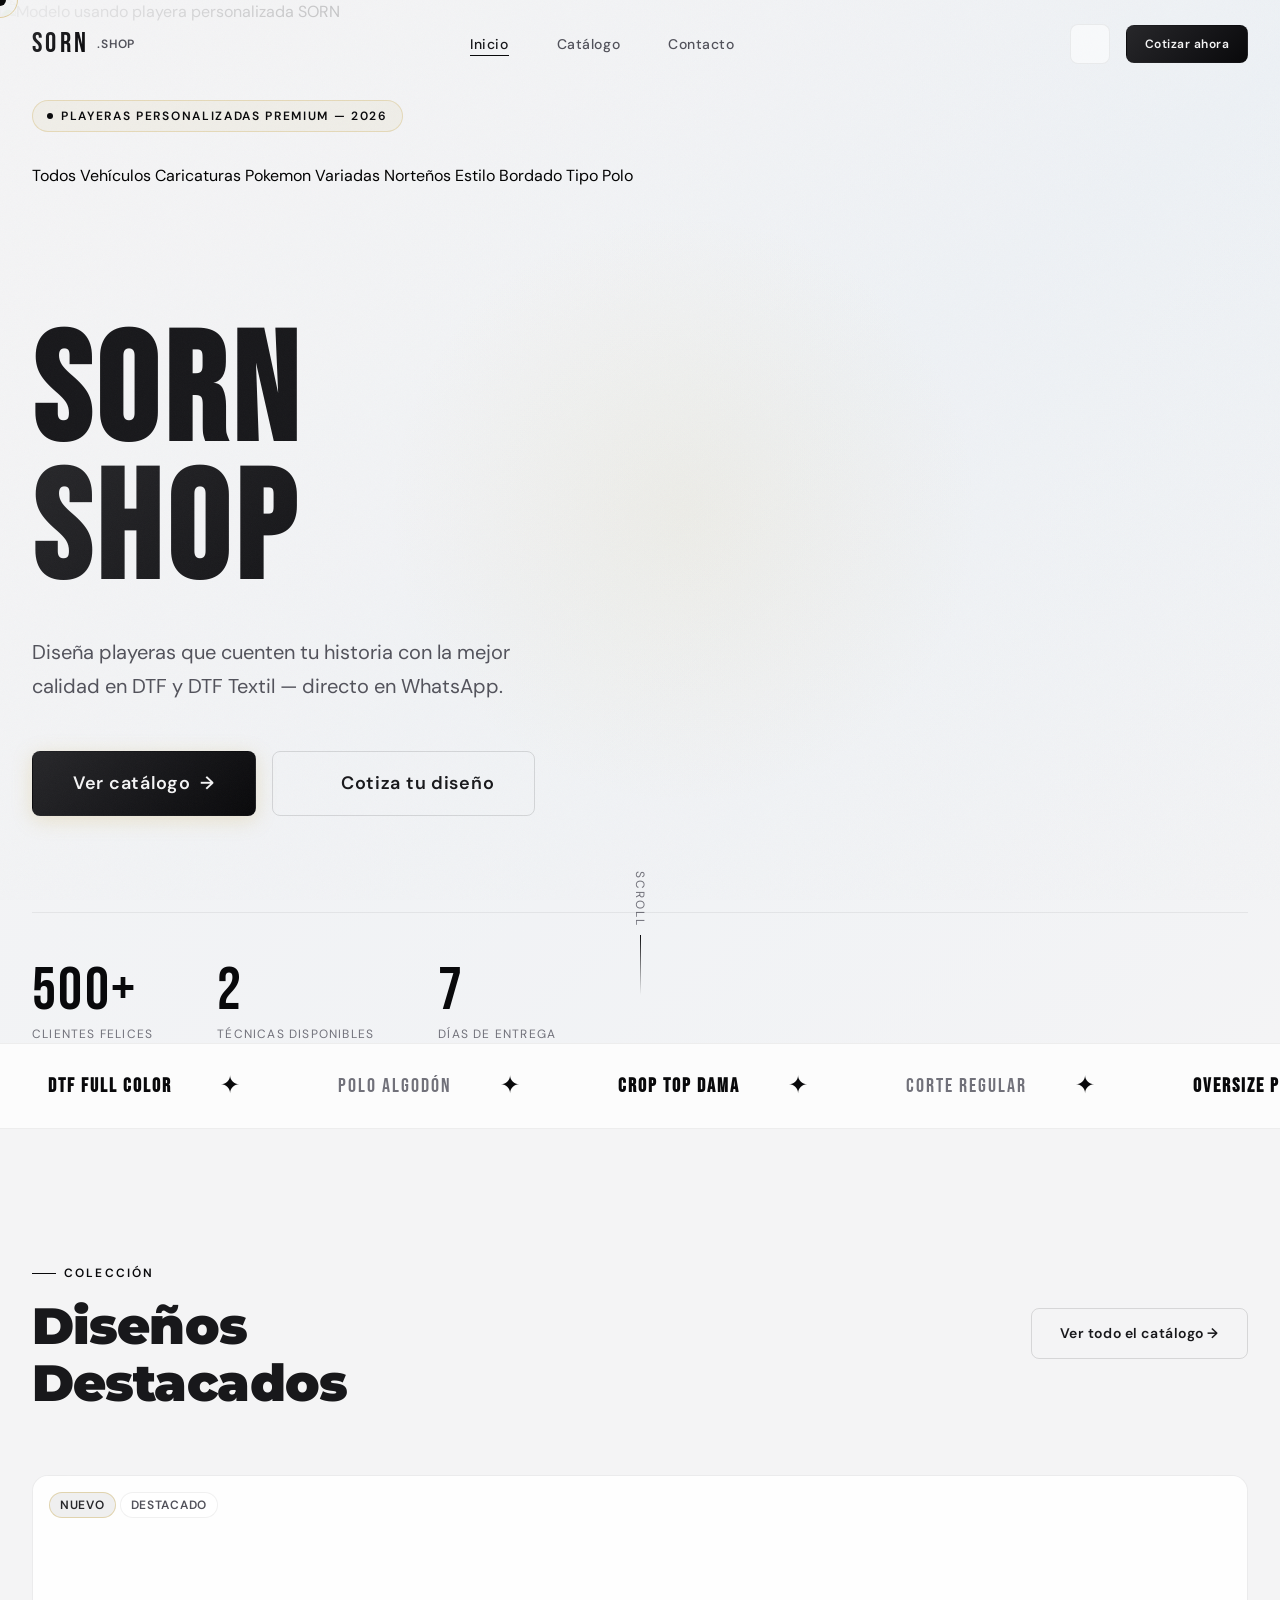
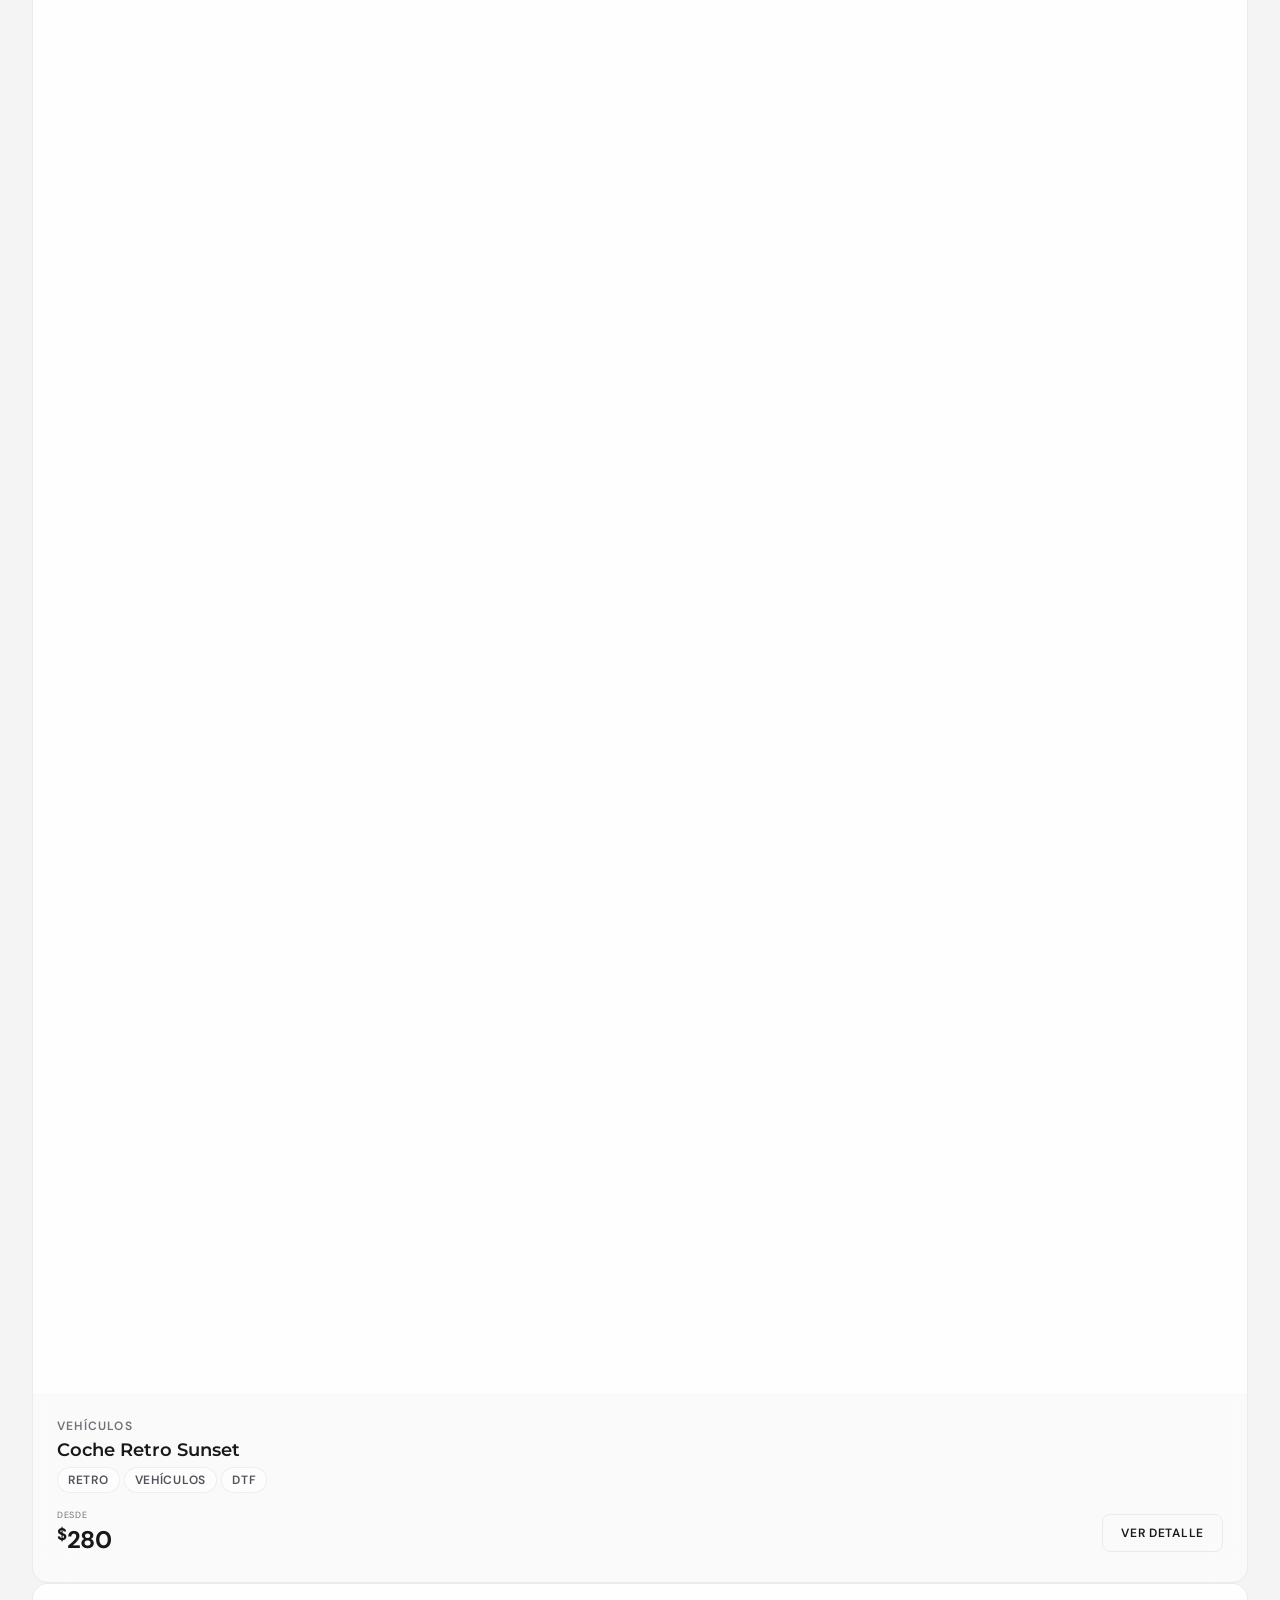
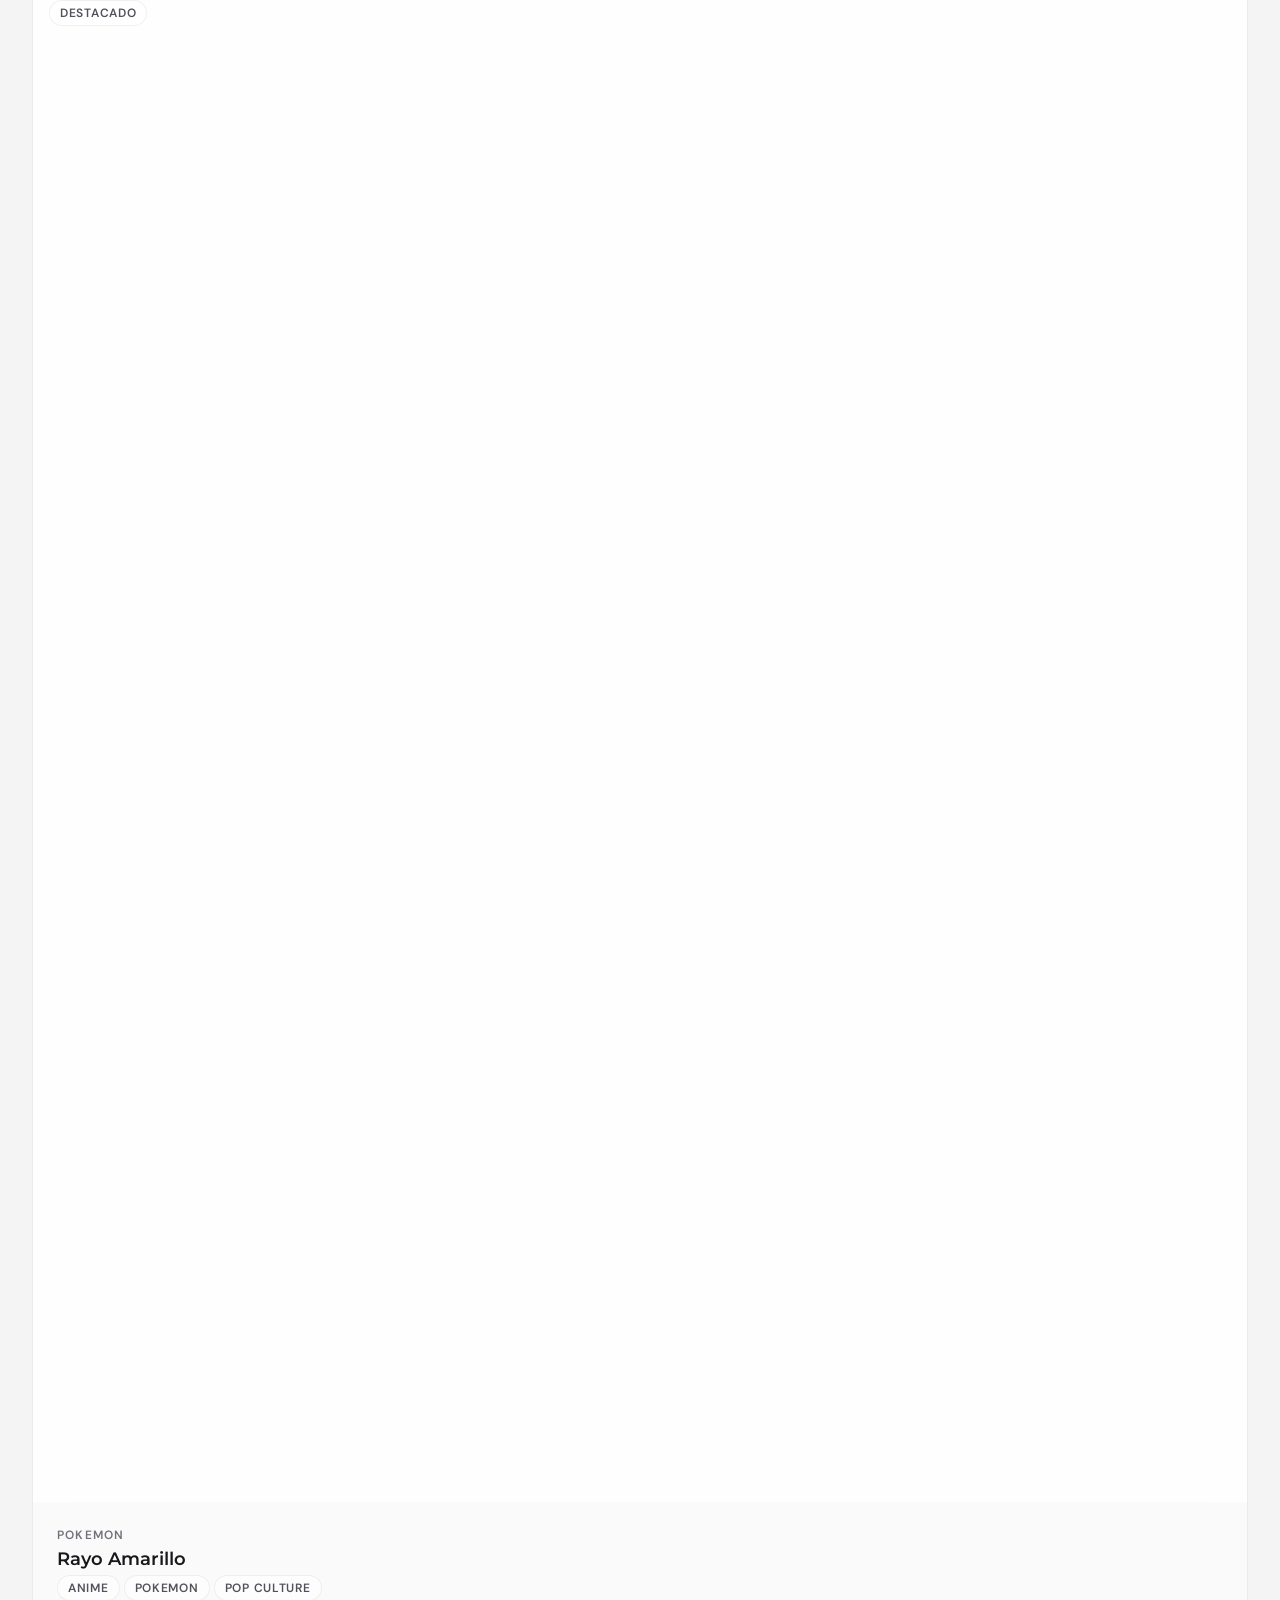
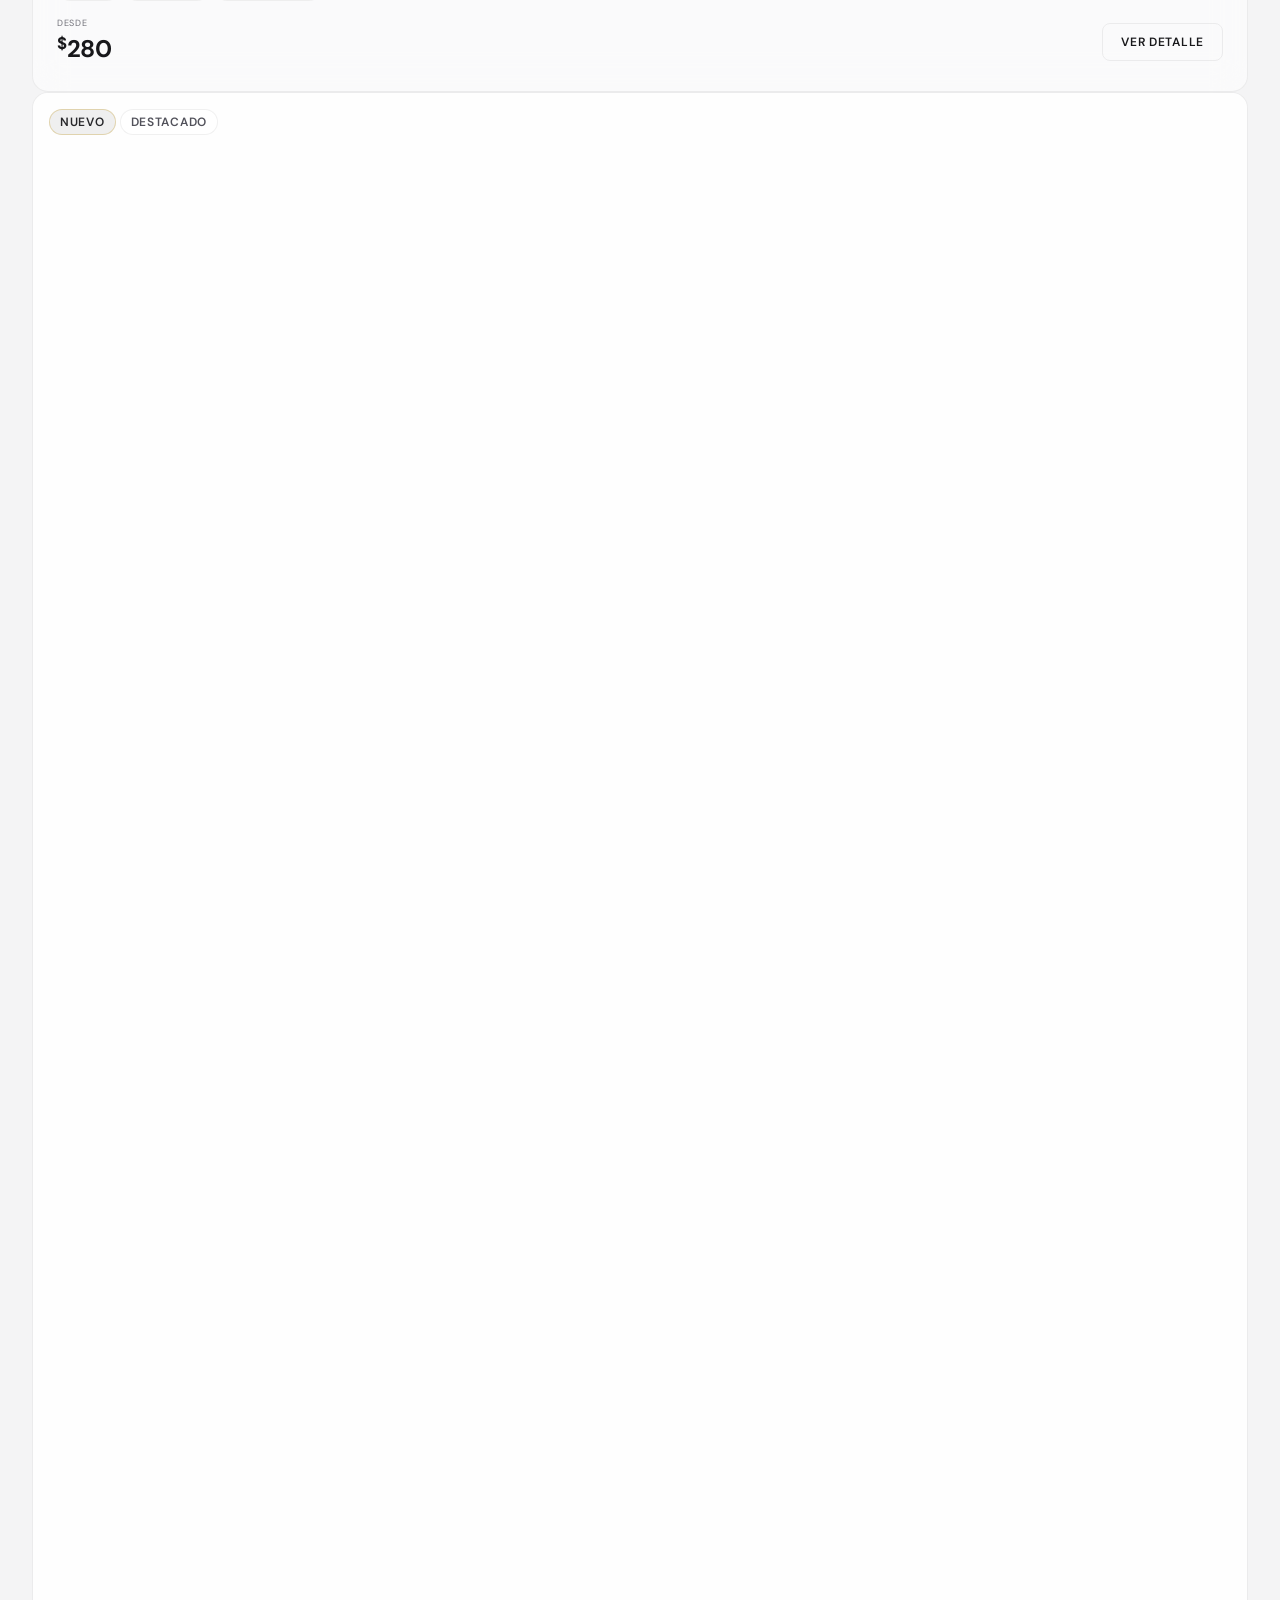
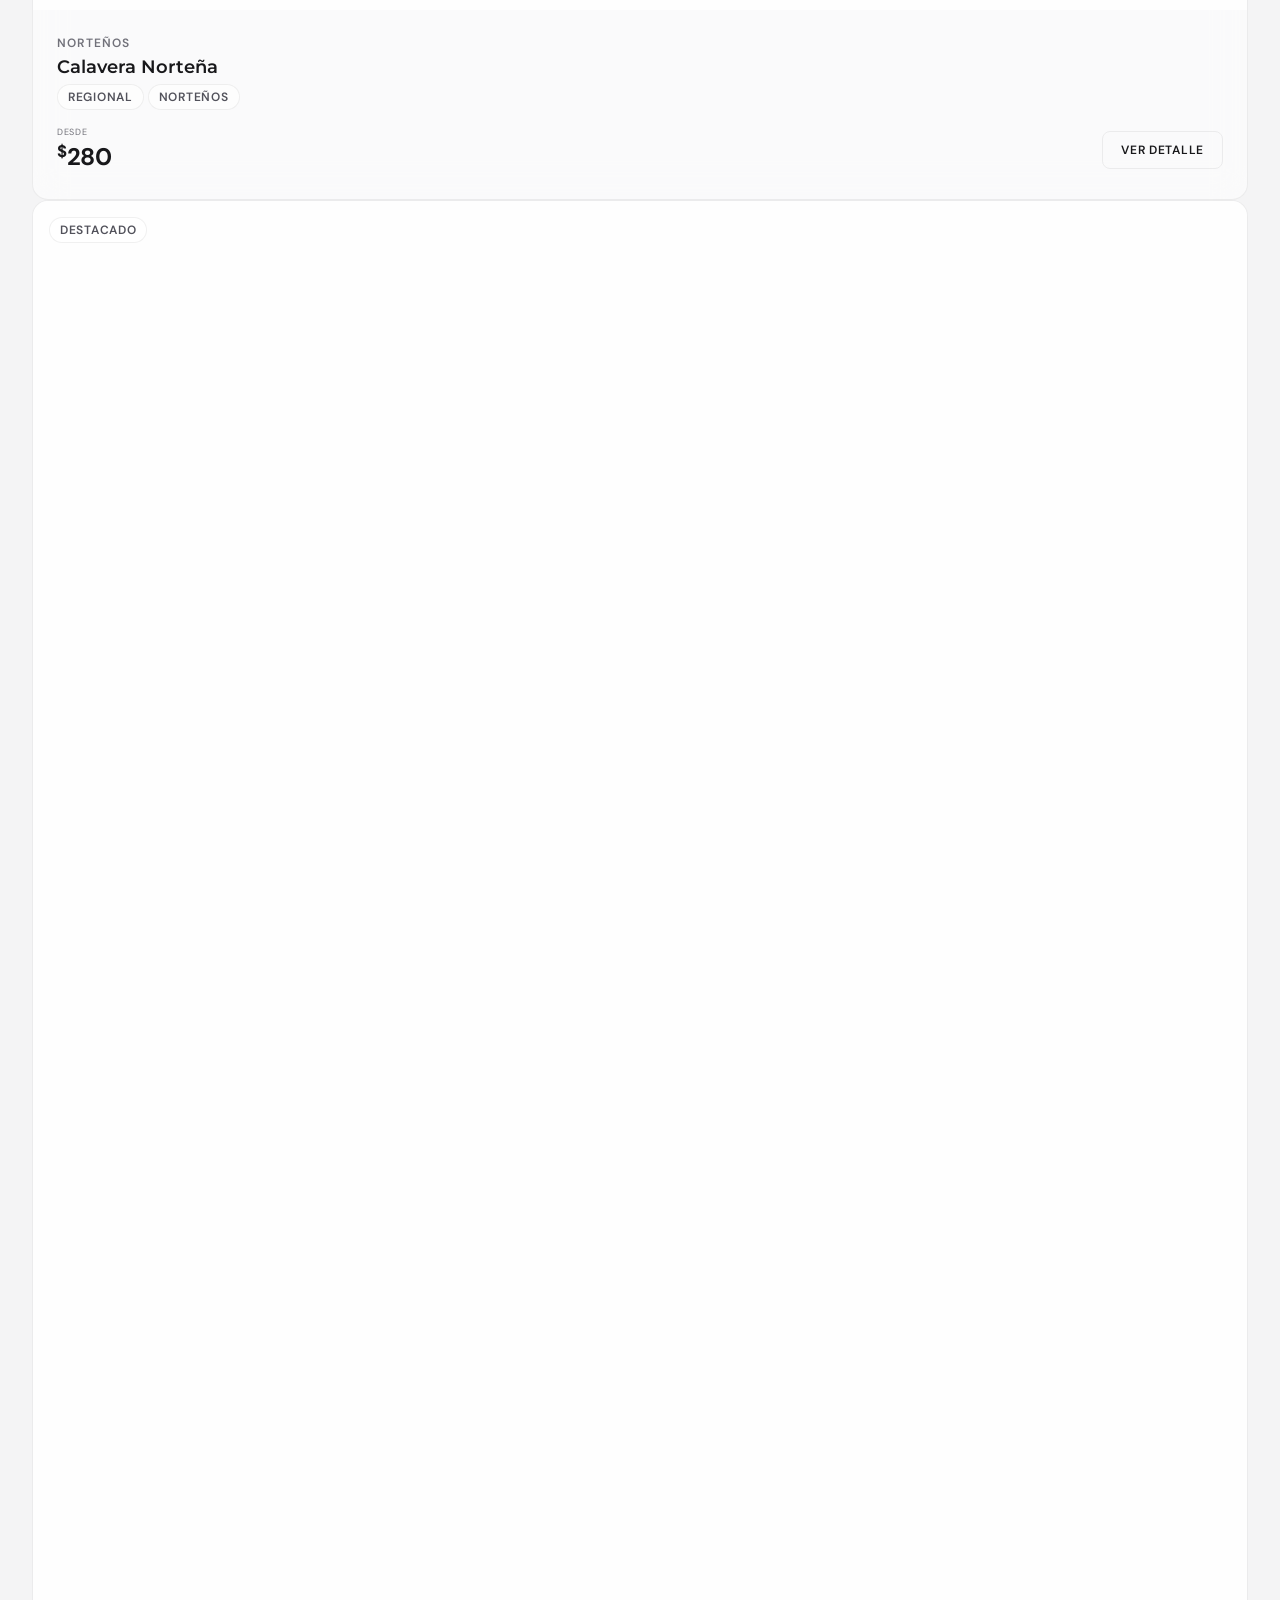
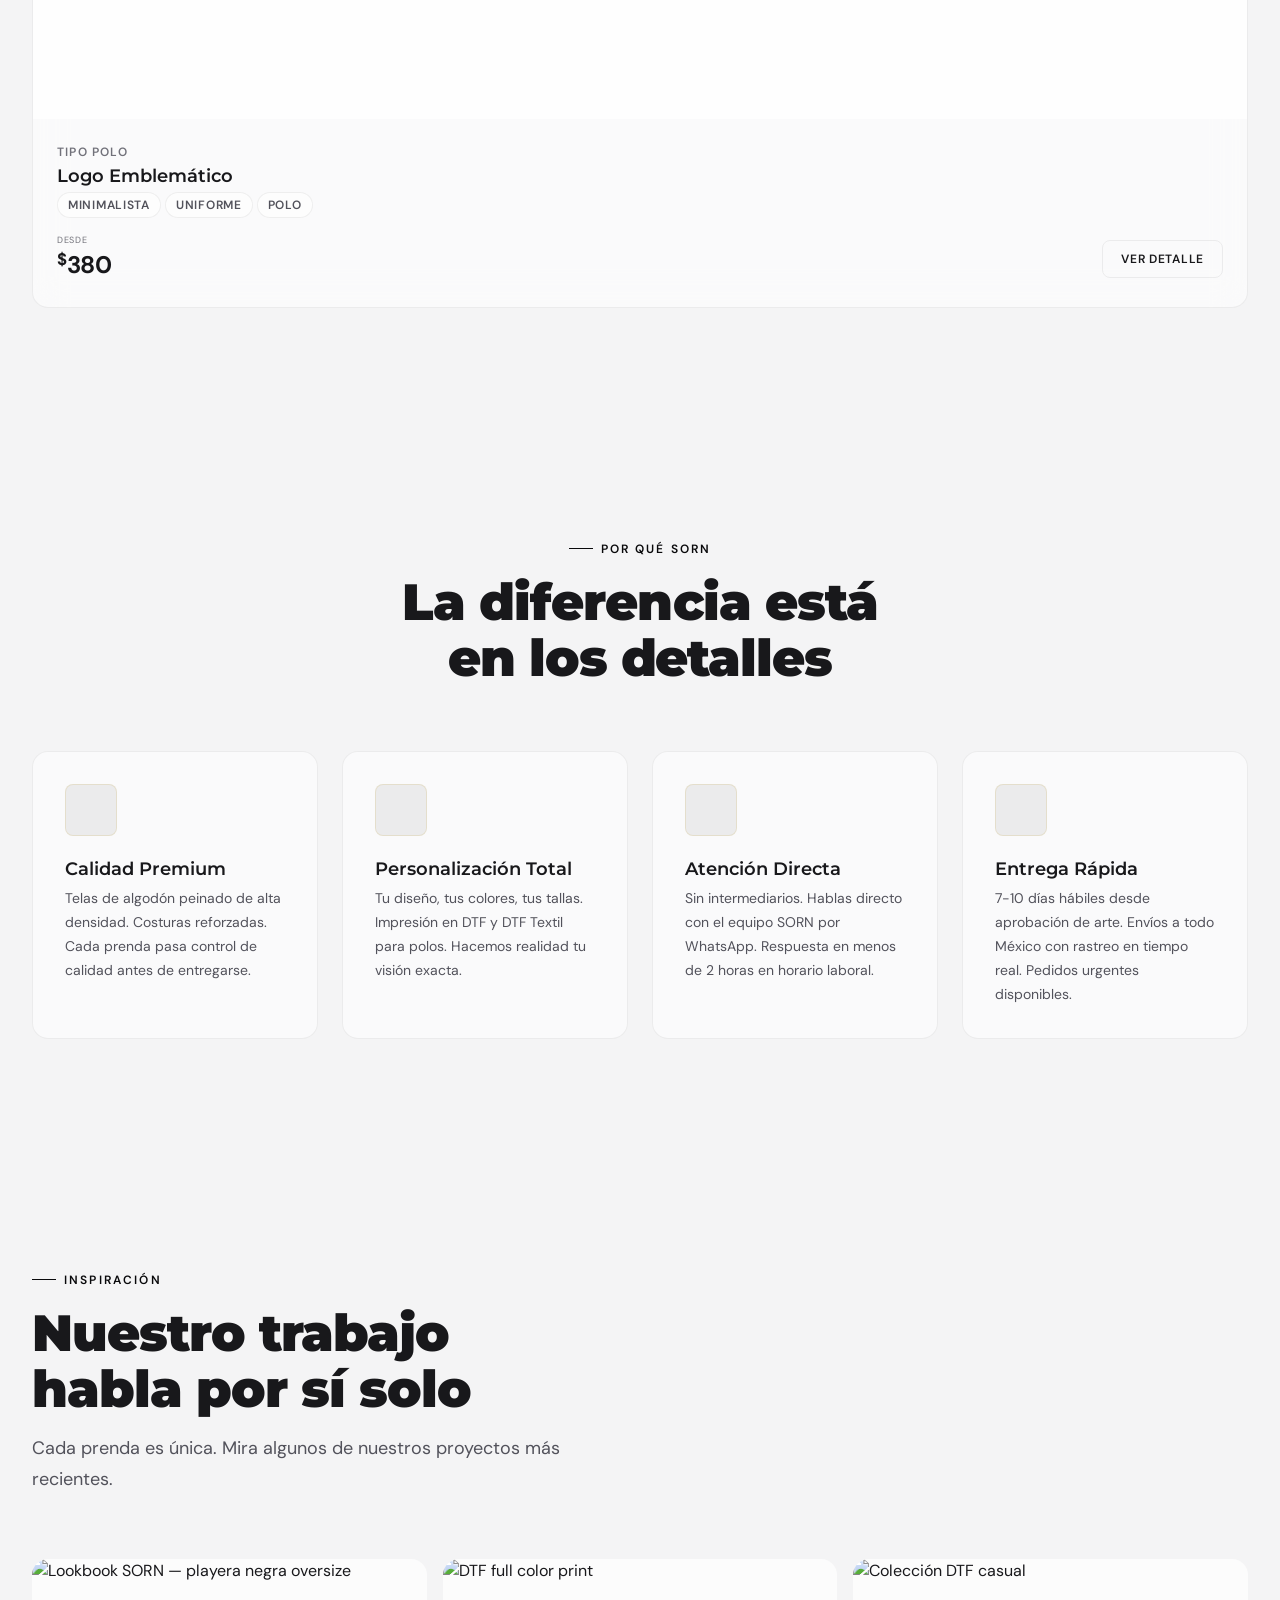
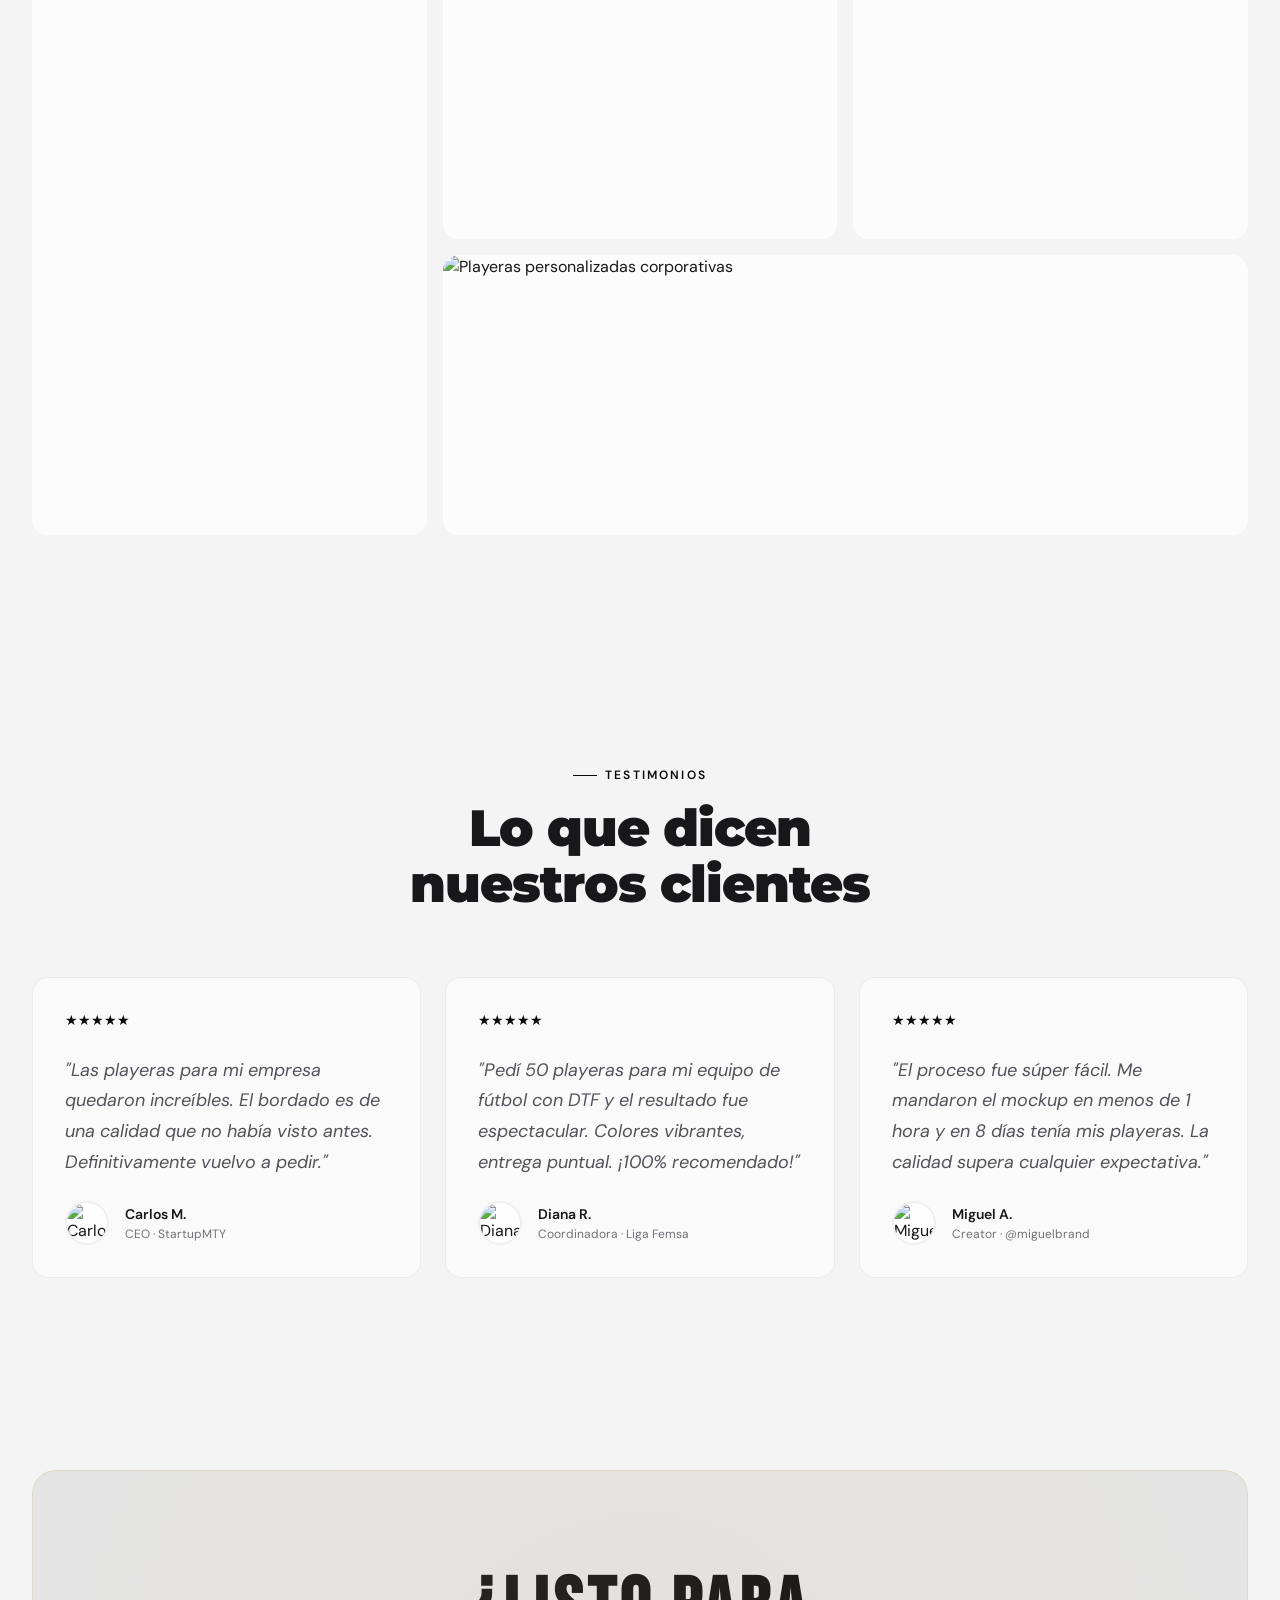
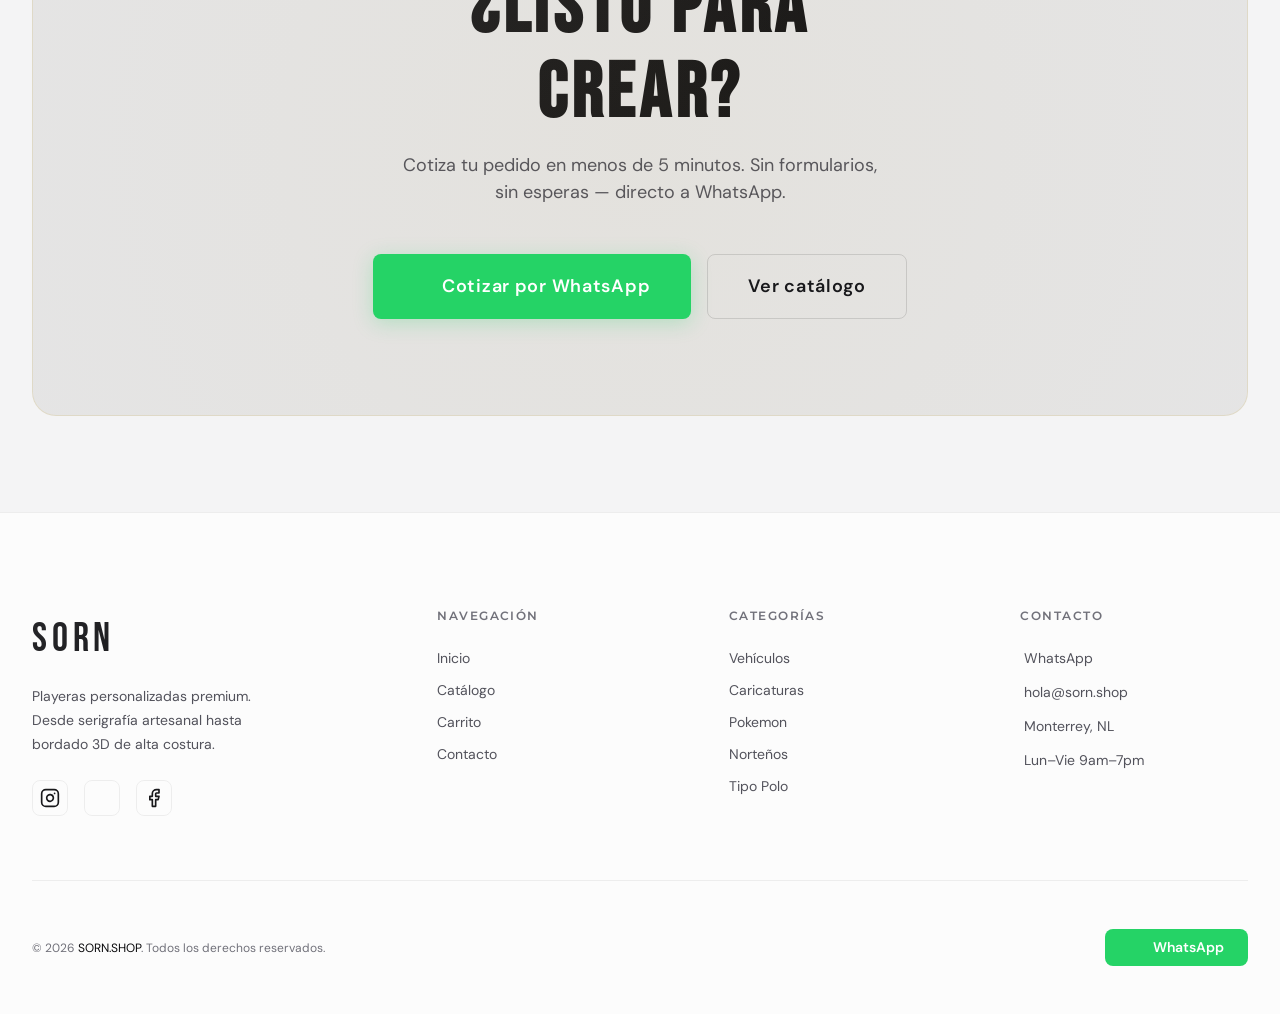
==== commit 20ce1091: "update" ====
--- a/index.html
+++ b/index.html
@@ -114,7 +114,16 @@
           </p>
 
           <!-- Title -->
-          <h1 class="hero__title" id="hero-title">
+          <div class="filters-bar" role="toolbar" aria-label="Filtros principales">
+          <button class="filter-btn active" data-filter="Todos">Todos</button>
+          <button class="filter-btn" data-filter="Vehículos">Vehículos</button>
+          <button class="filter-btn" data-filter="Caricaturas">Caricaturas</button>
+          <button class="filter-btn" data-filter="Pokemon">Pokemon</button>
+          <button class="filter-btn" data-filter="Variadas">Variadas</button>
+          <button class="filter-btn" data-filter="Norteños">Norteños</button>
+          <button class="filter-btn" data-filter="Estilo Bordado">Estilo Bordado</button>
+          <button class="filter-btn" data-filter="Tipo Polo">Tipo Polo</button>
+        </div>      <h1 class="hero__title" id="hero-title">
             <span class="hero__title-line">
               <span class="hero__title-word"></span>
             </span>
@@ -440,13 +449,13 @@
 
         <!-- Técnicas -->
         <div>
-          <h3 class="footer__col-title">Técnicas</h3>
+          <h3 class="footer__col-title">Categorías</h3>
           <ul class="footer__links" role="list">
-            <li><a href="catalogo.html?filter=DTF" class="footer__link">DTF Full Color</a></li>
-            <li><a href="catalogo.html?filter=Polo" class="footer__link">DTF Textil (Polos)</a></li>
-            <li><a href="catalogo.html?filter=Oversize" class="footer__link">Oversize Premium</a></li>
-            <li><a href="catalogo.html?filter=Crop Top" class="footer__link">Crop Top Dama</a></li>
-            <li><a href="catalogo.html?filter=Regular" class="footer__link">Corte Regular</a></li>
+            <li><a href="catalogo.html?filter=Vehículos" class="footer__link">Vehículos</a></li>
+            <li><a href="catalogo.html?filter=Caricaturas" class="footer__link">Caricaturas</a></li>
+            <li><a href="catalogo.html?filter=Pokemon" class="footer__link">Pokemon</a></li>
+            <li><a href="catalogo.html?filter=Norteños" class="footer__link">Norteños</a></li>
+            <li><a href="catalogo.html?filter=Tipo Polo" class="footer__link">Tipo Polo</a></li>
           </ul>
         </div>
 
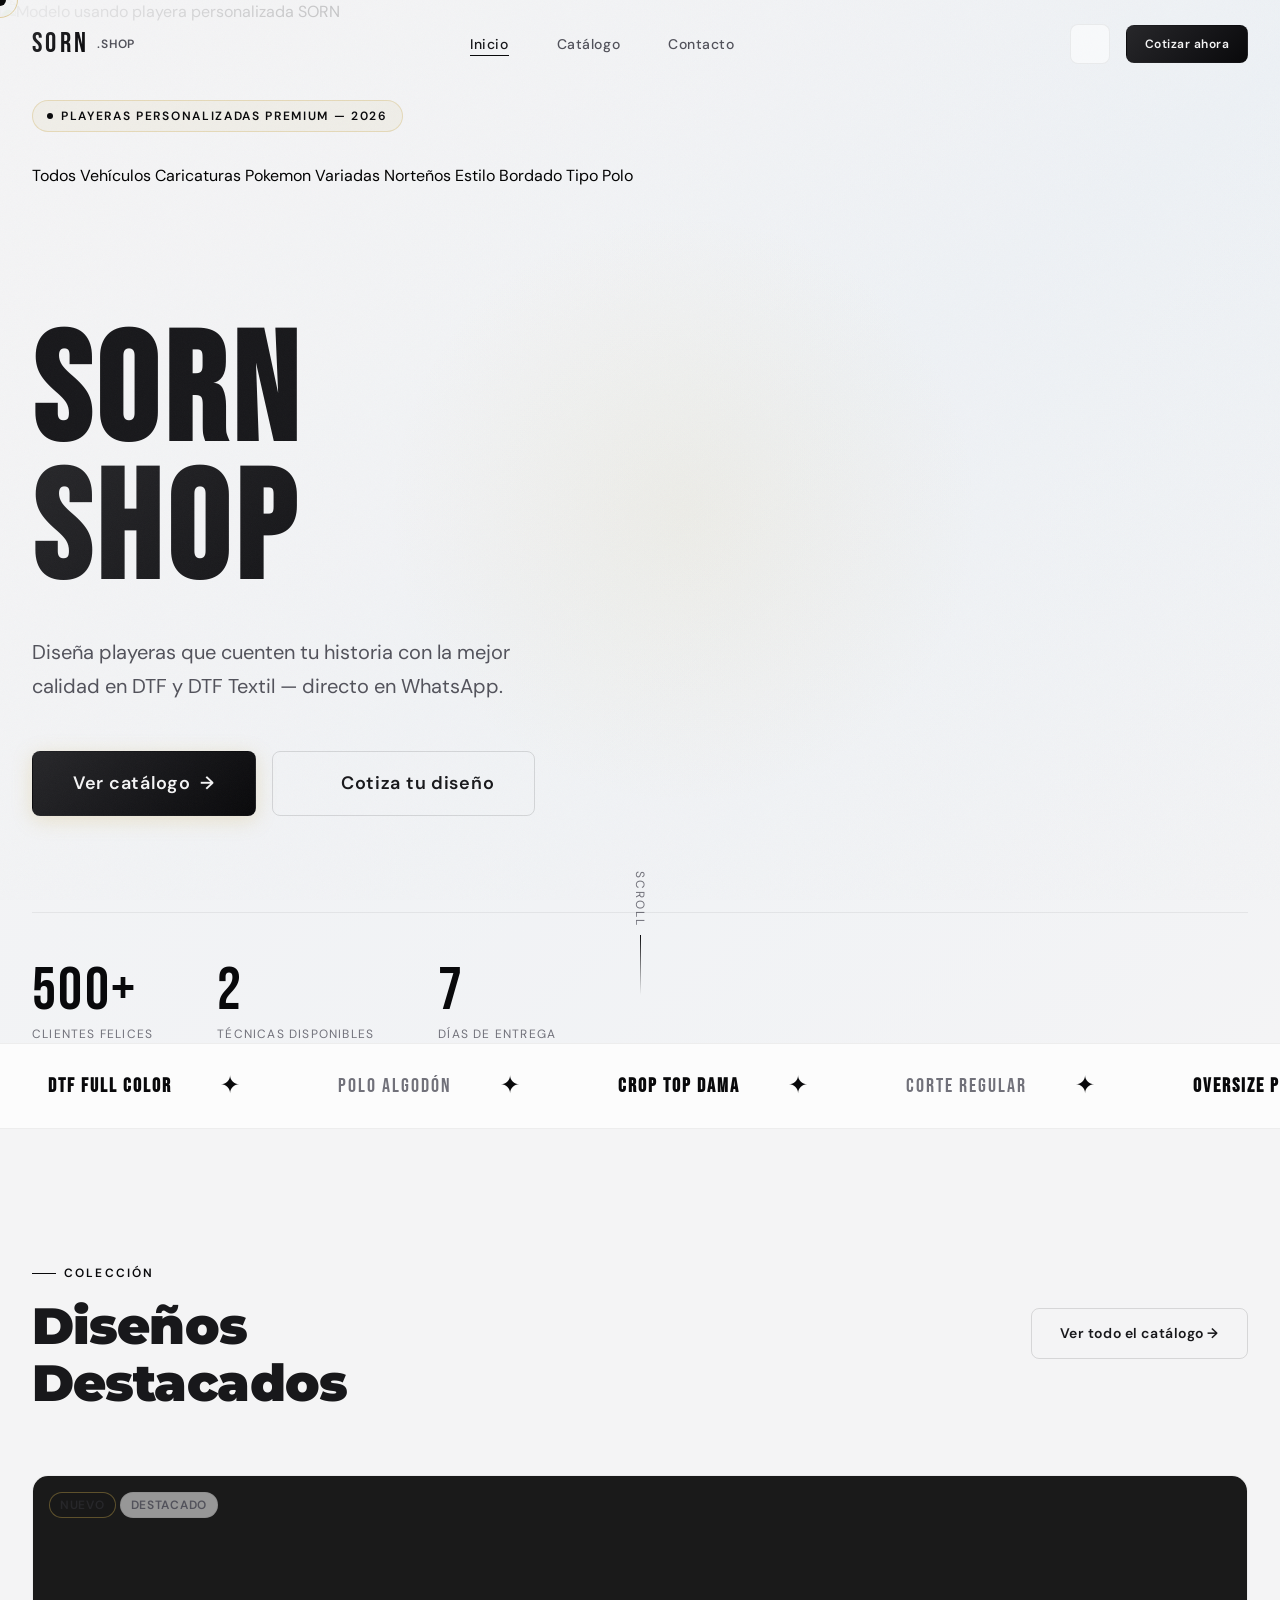
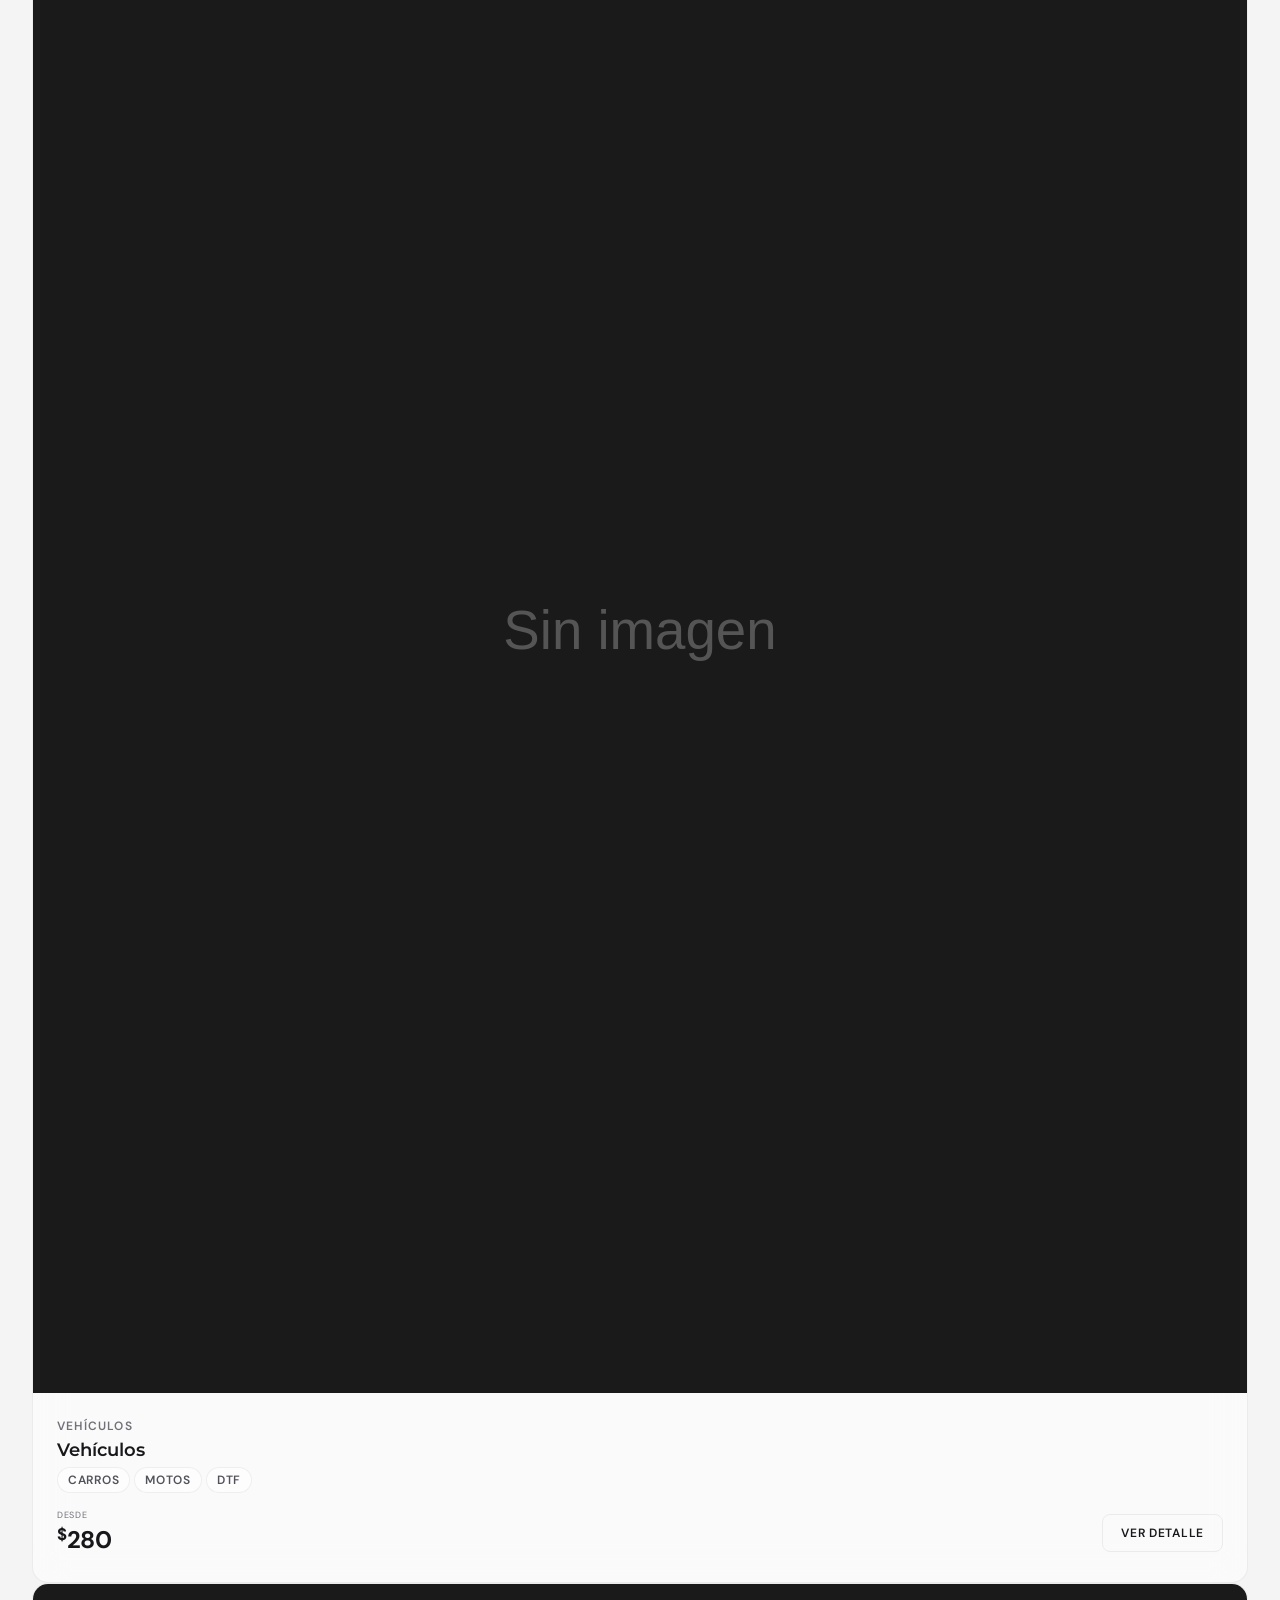
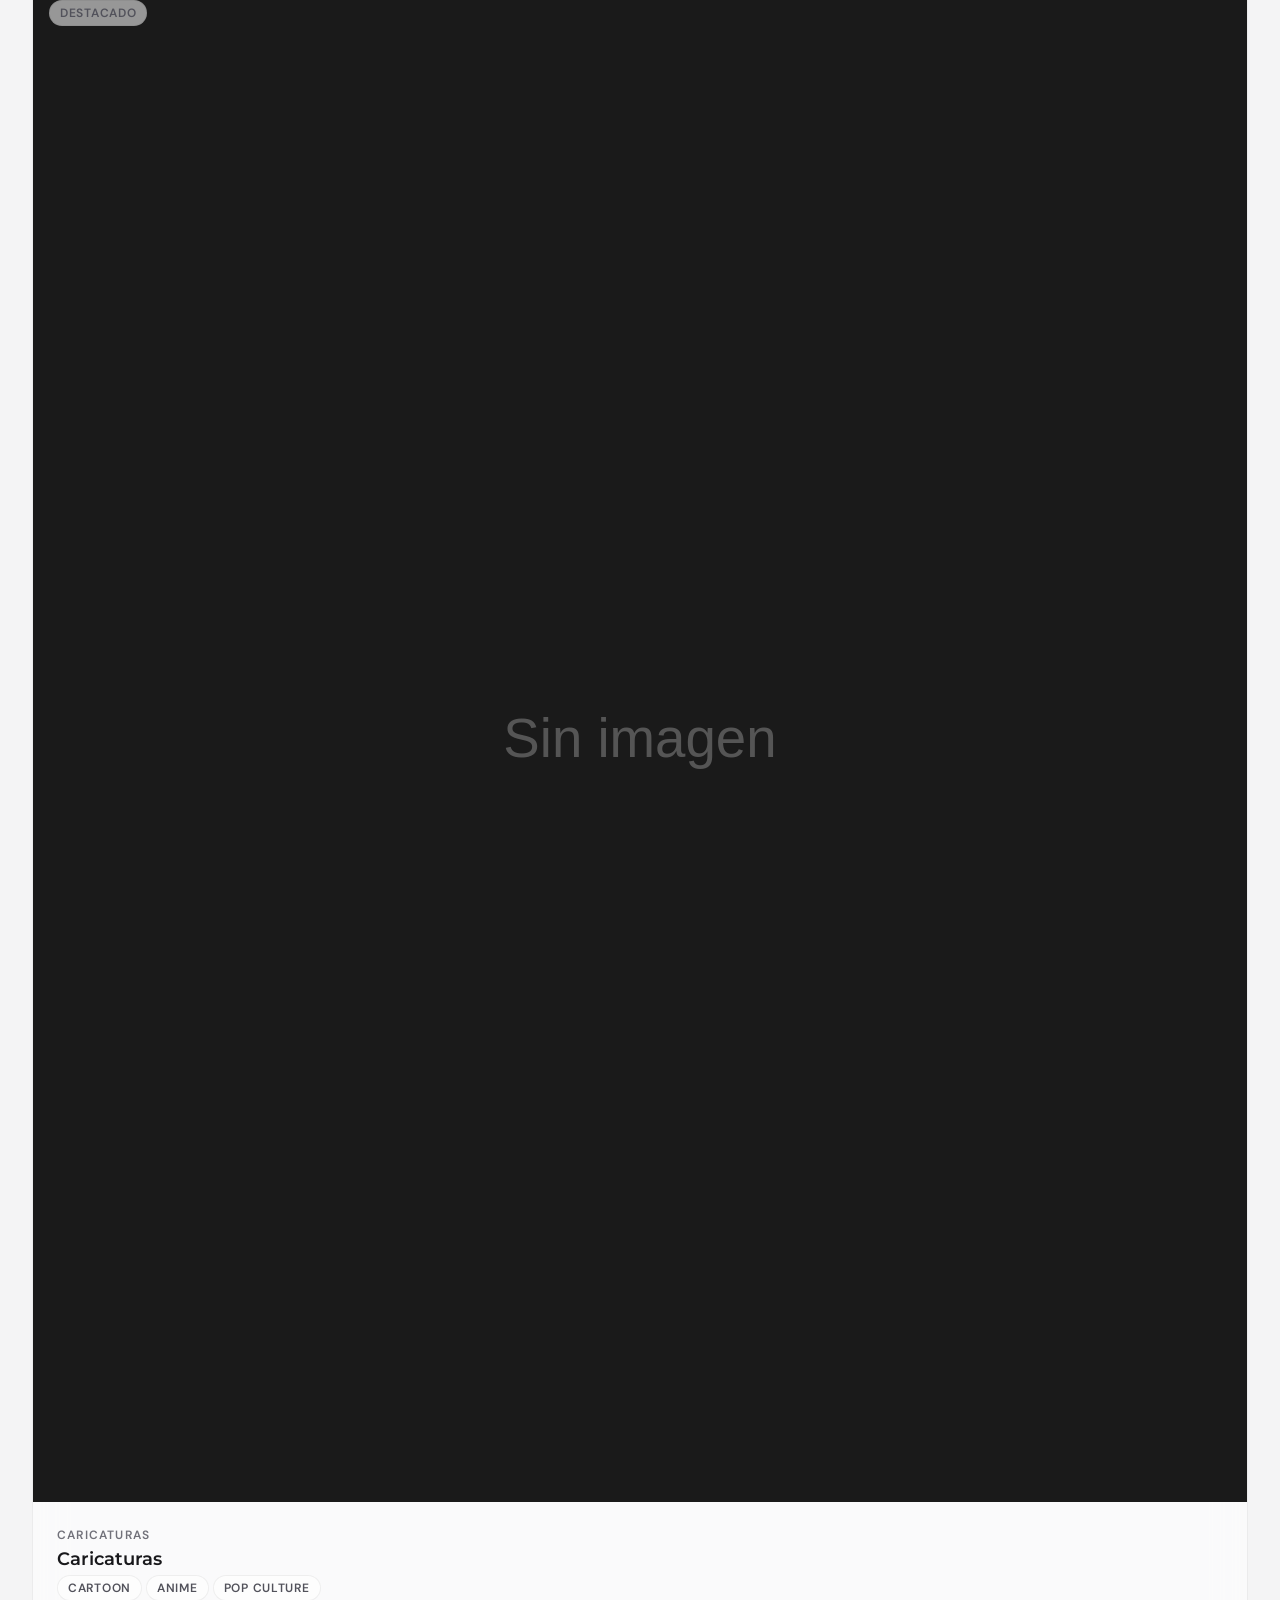
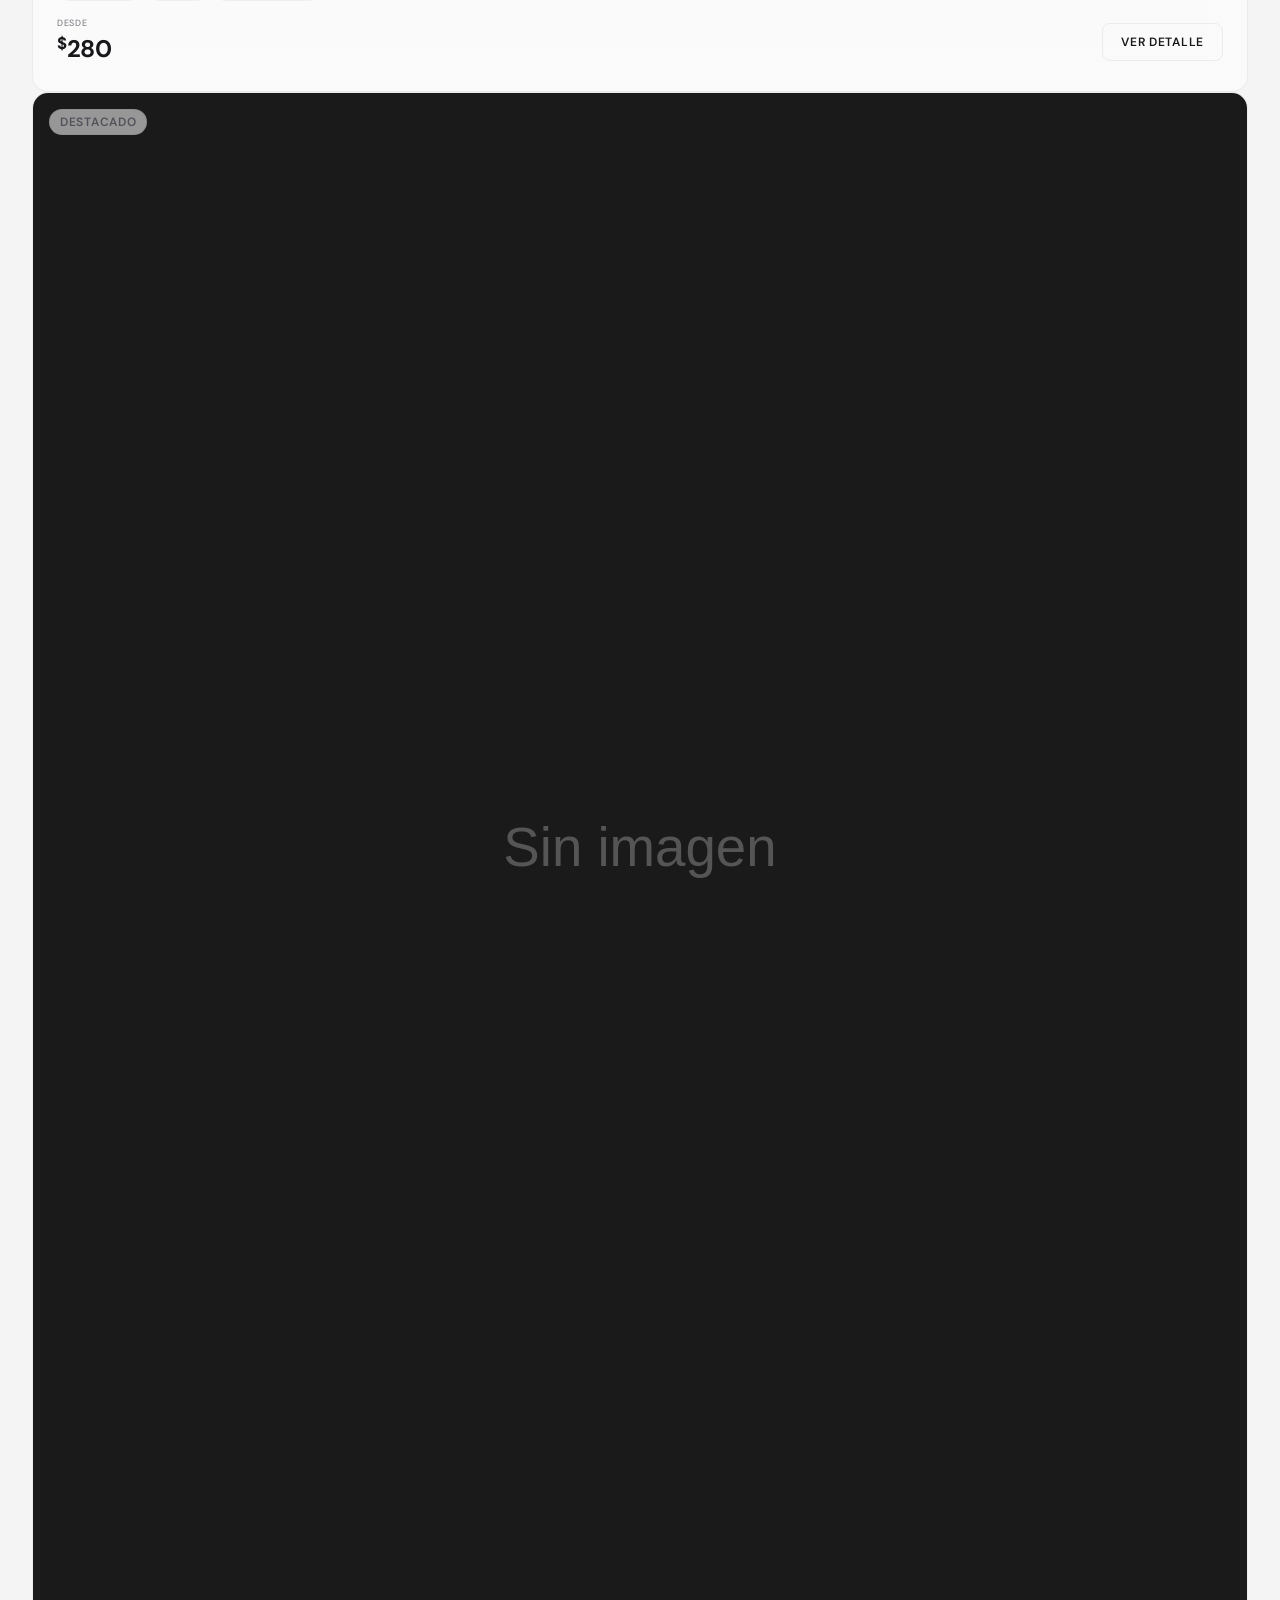
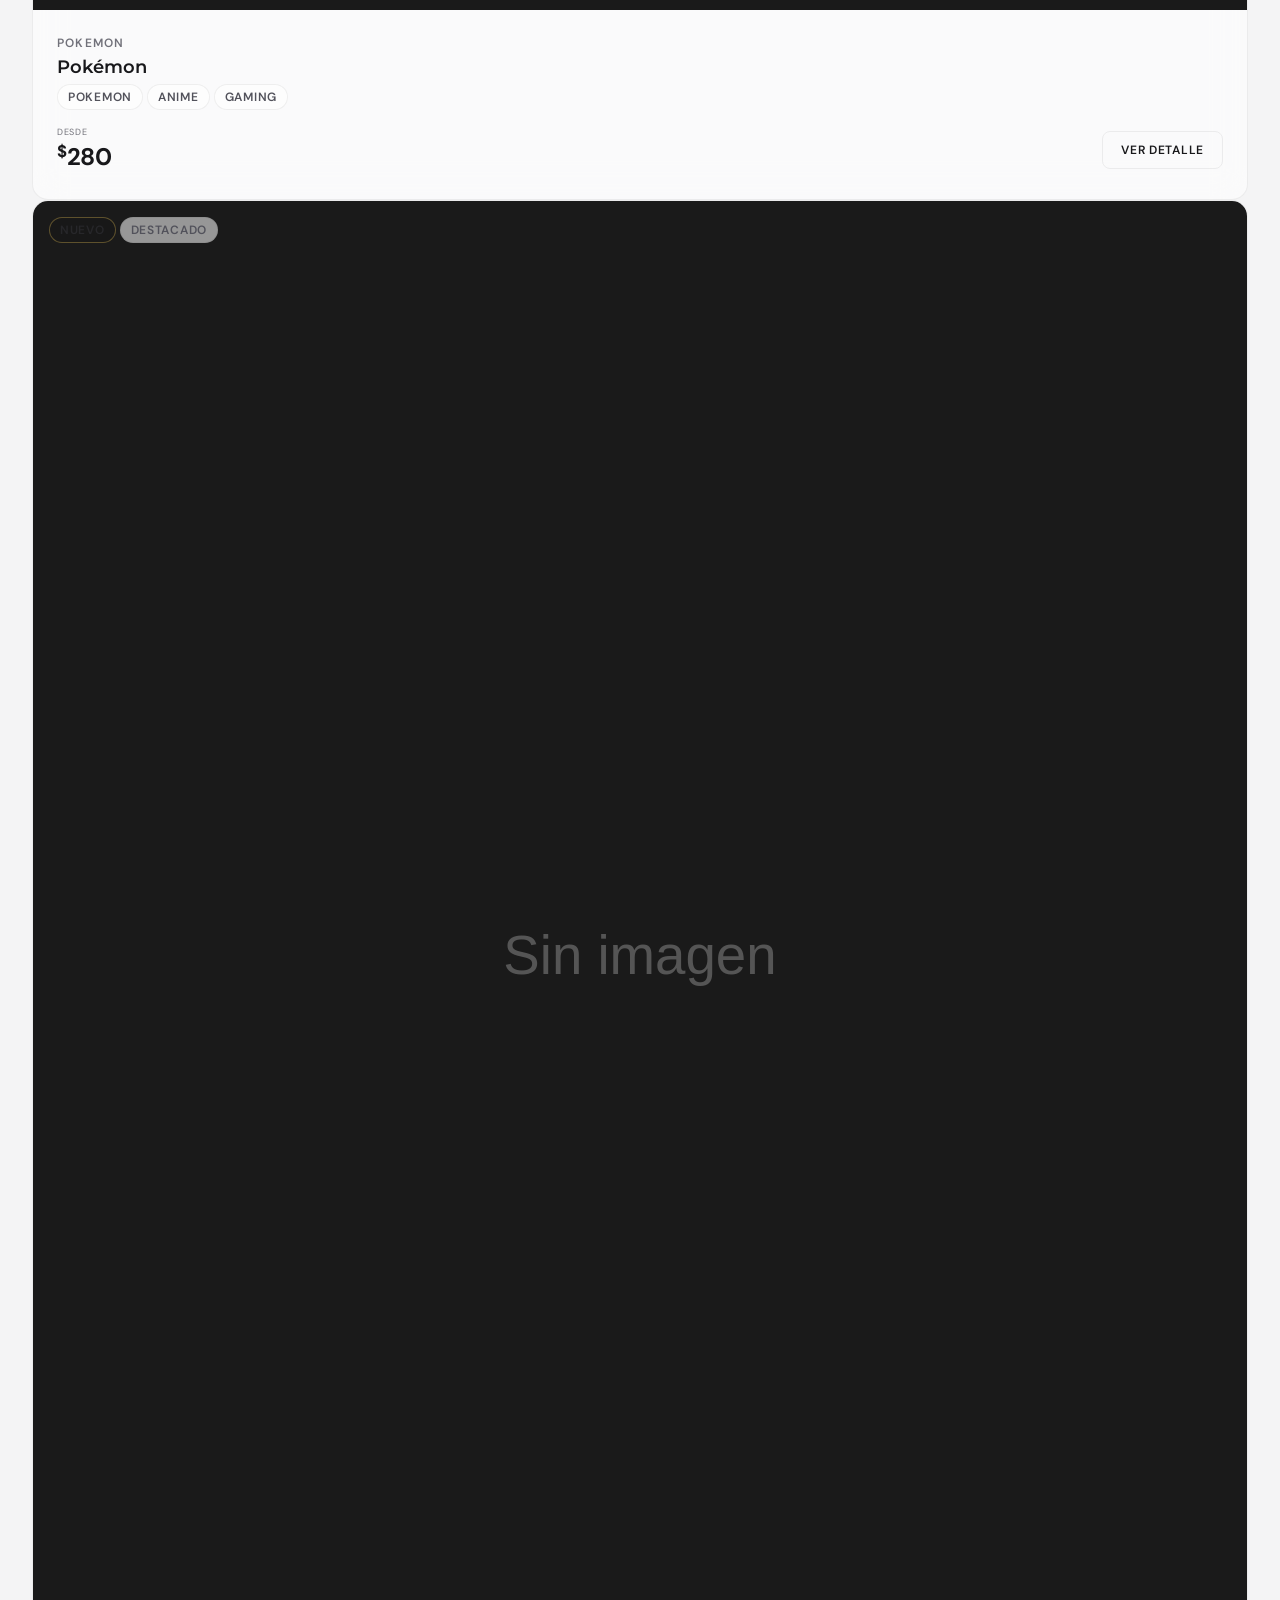
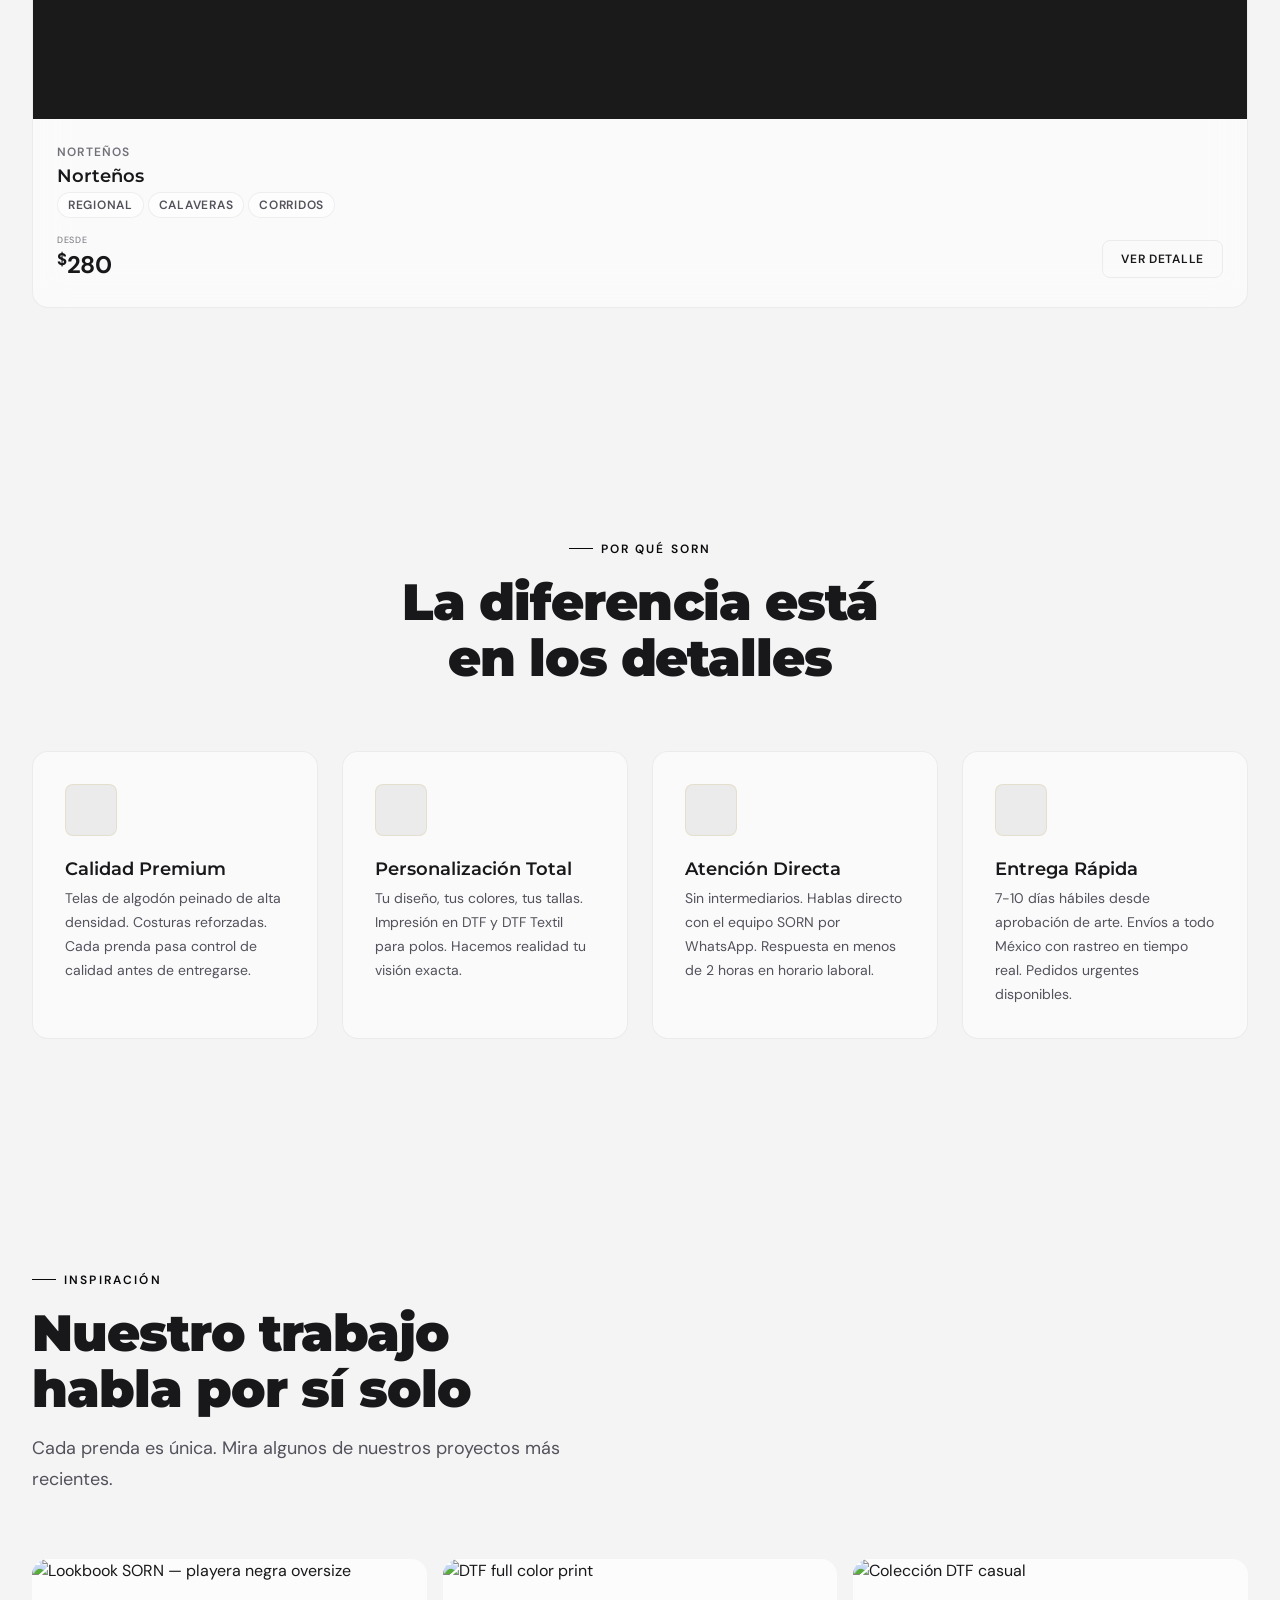
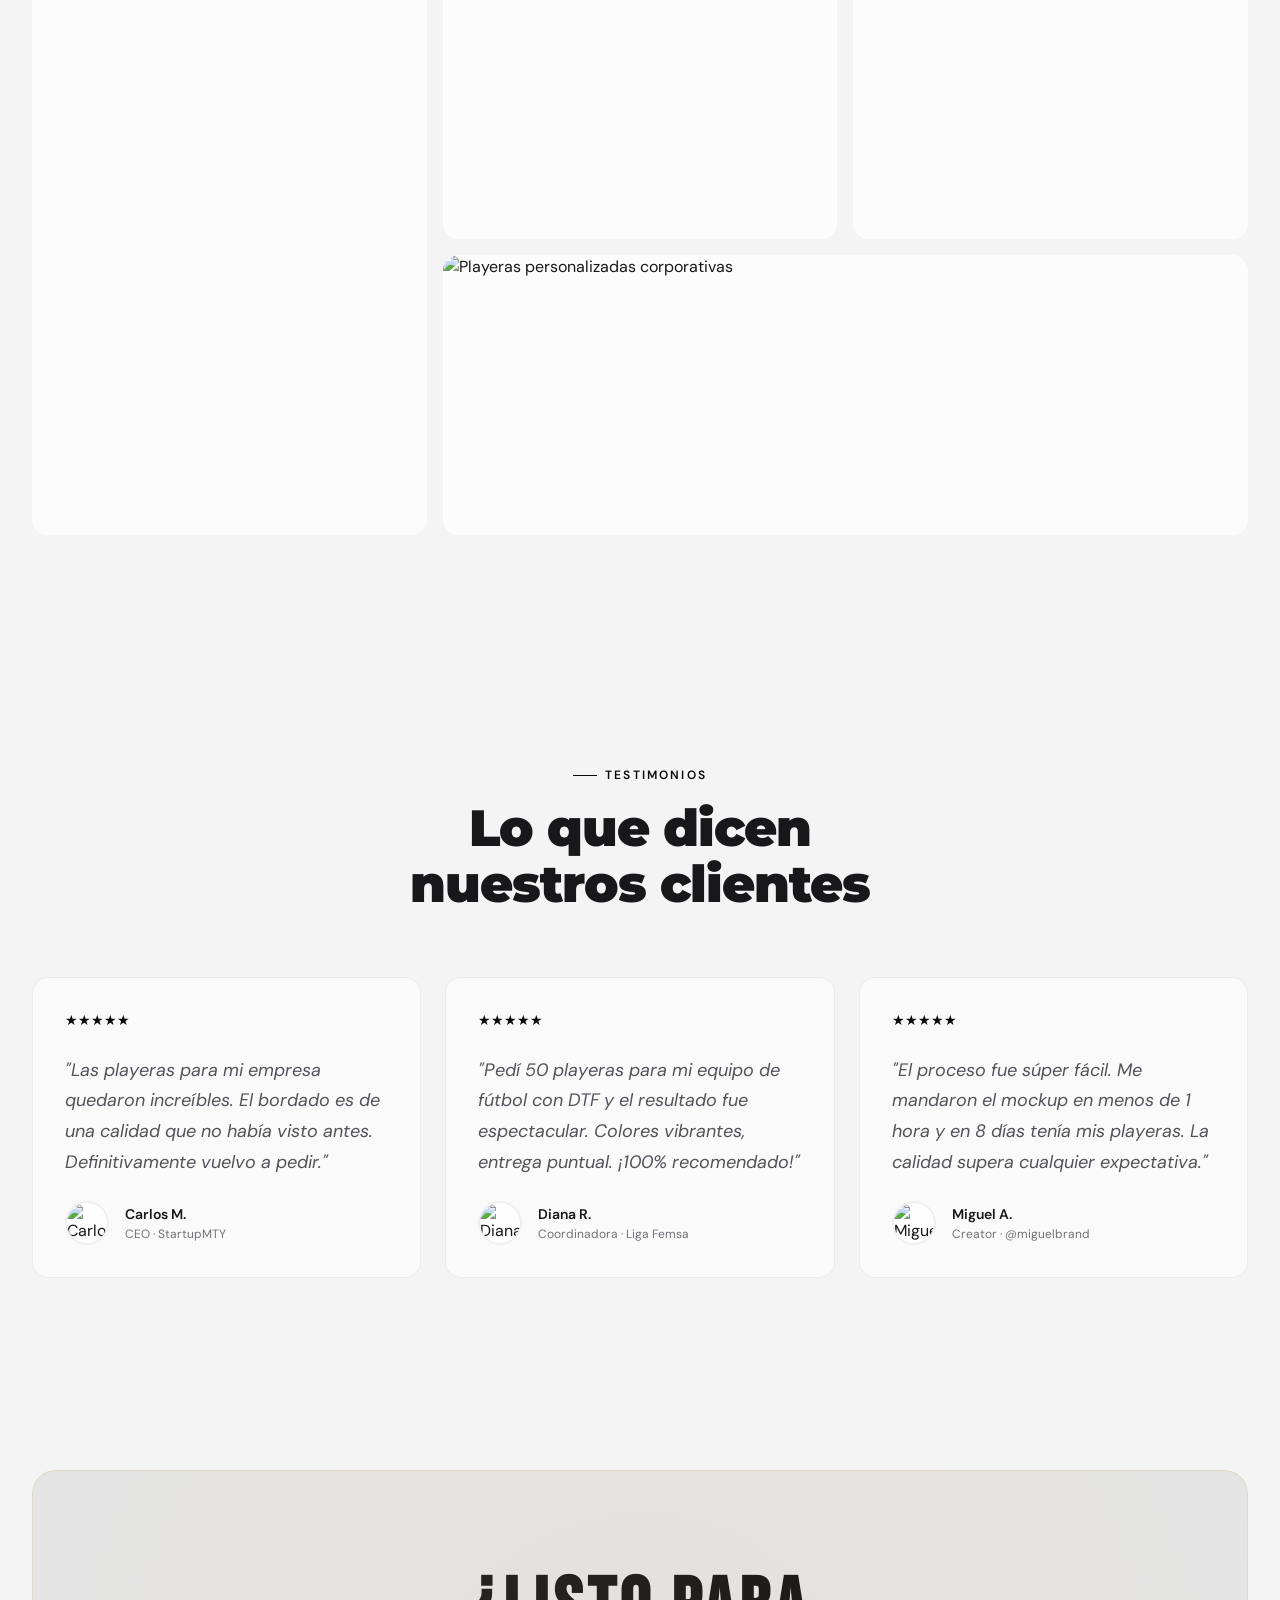
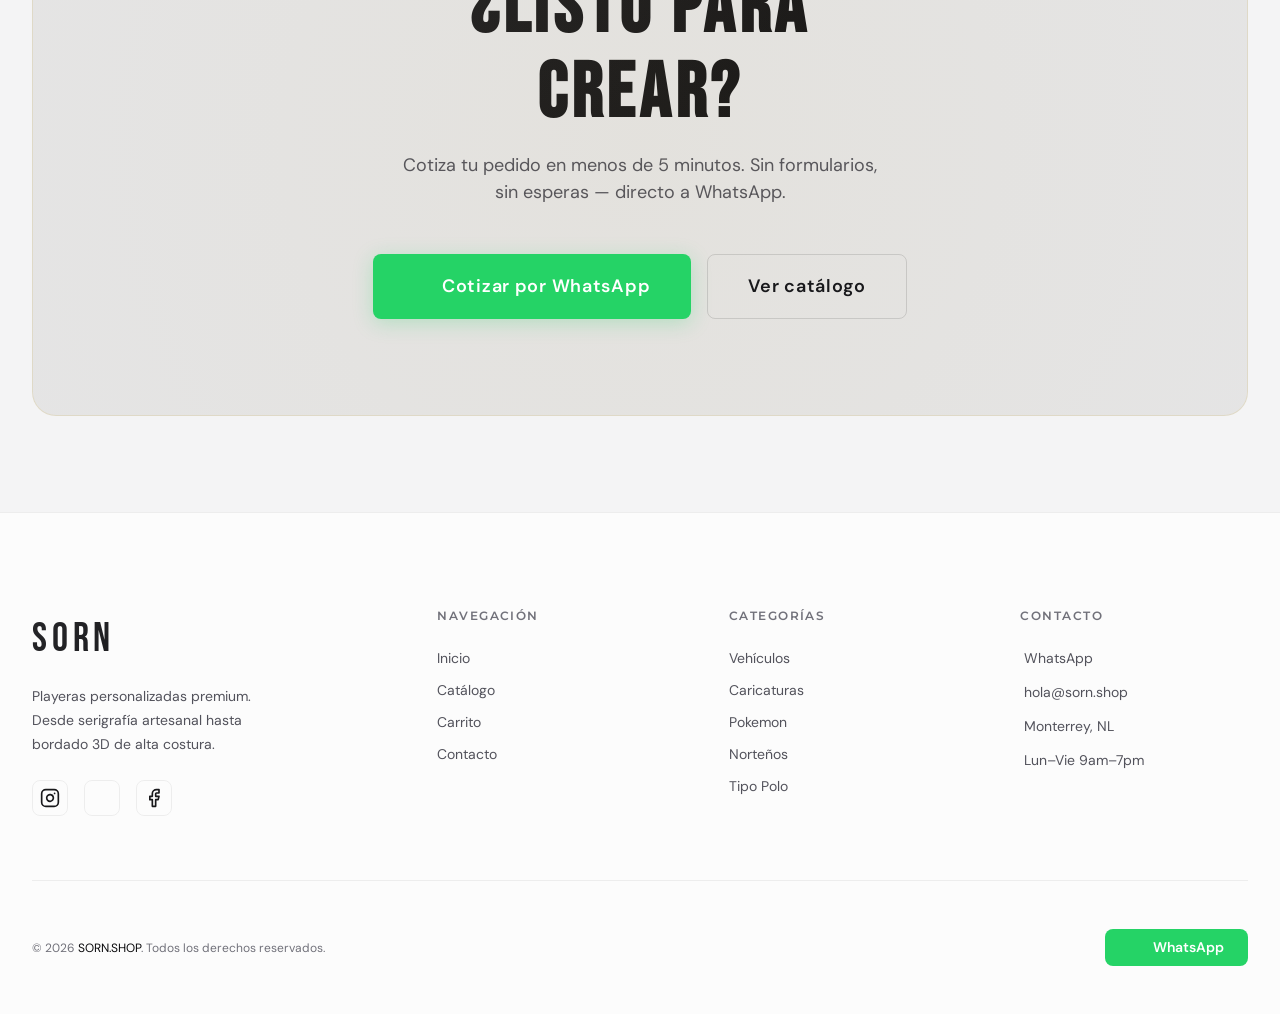
==== commit 13c1297c: "lo que sea" ====
--- a/index.html
+++ b/index.html
@@ -69,7 +69,7 @@
               <i data-lucide="shopping-bag" style="width:20px;height:20px"></i>
               <span class="navbar__cart-count" aria-live="polite">0</span>
             </a>
-            <a href="https://wa.me/5218112345678" target="_blank" rel="noopener" class="navbar__cta btn btn--sm">
+            <a href="https://wa.me/528120122734" target="_blank" rel="noopener" class="navbar__cta btn btn--sm">
               Cotizar ahora
             </a>
             <button class="navbar__burger" aria-label="Abrir menú" aria-expanded="false">
@@ -145,7 +145,7 @@
             <a href="catalogo.html" class="btn btn--primary btn--lg">
               Ver catálogo &nbsp;→
             </a>
-            <a href="https://wa.me/5218112345678?text=Hola%20SORN.SHOP%2C%20quiero%20cotizar%20un%20dise%C3%B1o"
+            <a href="https://wa.me/528120122734?text=Hola%20SORN.SHOP%2C%20quiero%20cotizar%20un%20dise%C3%B1o"
               target="_blank" rel="noopener" class="btn btn--outline btn--lg" style="gap:8px">
               <i data-lucide="message-circle" style="width:20px;height:20px"></i> Cotiza tu diseño
             </a>
@@ -389,7 +389,7 @@
             Cotiza tu pedido en menos de 5 minutos. Sin formularios, sin esperas — directo a WhatsApp.
           </p>
           <div class="flex-center" style="gap:var(--sp-md); flex-wrap:wrap;">
-            <a href="https://wa.me/5218112345678?text=Hola%20SORN.SHOP%2C%20quiero%20cotizar%20mis%20playeras"
+            <a href="https://wa.me/528120122734?text=Hola%20SORN.SHOP%2C%20quiero%20cotizar%20mis%20playeras"
               target="_blank" rel="noopener" class="btn btn--wa btn--lg" style="gap:8px">
               <i data-lucide="message-circle" style="width:20px;height:20px"></i> Cotizar por WhatsApp
             </a>
@@ -463,7 +463,7 @@
         <div>
           <h3 class="footer__col-title">Contacto</h3>
           <ul class="footer__links" role="list">
-            <li><a href="https://wa.me/5218112345678" target="_blank" rel="noopener" class="footer__link"><i
+            <li><a href="https://wa.me/528120122734" target="_blank" rel="noopener" class="footer__link"><i
                   data-lucide="smartphone" style="width:16px;height:16px;vertical-align:-3px;margin-right:4px"></i>
                 WhatsApp</a></li>
             <li><a href="mailto:hola@sorn.shop" class="footer__link"><i data-lucide="mail"
@@ -482,7 +482,7 @@
         <p class="footer__copy">
           © 2026 <span>SORN.SHOP</span>. Todos los derechos reservados.
         </p>
-        <a href="https://wa.me/5218112345678" target="_blank" rel="noopener" class="footer__wa-btn"
+        <a href="https://wa.me/528120122734" target="_blank" rel="noopener" class="footer__wa-btn"
           aria-label="Contactar por WhatsApp" style="display:flex;align-items:center;gap:6px">
           <i data-lucide="message-circle" style="width:18px;height:18px"></i> WhatsApp
         </a>
--- a/css/components.css
+++ b/css/components.css
@@ -416,7 +416,15 @@
   padding: var(--sp-2xl);
   display: flex;
   flex-direction: column;
-  gap: var(--sp-lg);
+  gap: var(--sp-md);
+  overflow-y: auto;
+  max-height: 90vh;
+}
+
+.divider {
+  height: 1px;
+  background: var(--clr-border);
+  margin: var(--sp-xs) 0;
 }
 
 .modal__tag { margin-bottom: calc(-1 * var(--sp-sm)); }
@@ -449,6 +457,72 @@
   color: var(--clr-text-muted);
   margin-bottom: var(--sp-sm);
 }
+
+/* ── Prenda / Corte selector ── */
+.prenda-selector {
+  display: flex;
+  flex-wrap: wrap;
+  gap: var(--sp-sm);
+}
+
+.prenda-option {
+  display: flex;
+  align-items: center;
+  gap: 6px;
+  padding: 10px 16px;
+  border: 1px solid var(--clr-border);
+  border-radius: var(--radius-md);
+  background: var(--clr-surface);
+  color: var(--clr-text-sub);
+  font-size: var(--fs-xs);
+  font-weight: var(--fw-semi);
+  letter-spacing: 0.06em;
+  text-transform: uppercase;
+  transition: all var(--dur-base) var(--ease-out);
+  position: relative;
+  overflow: hidden;
+}
+
+.prenda-option::before {
+  content: '';
+  position: absolute;
+  inset: 0;
+  background: var(--grad-gold);
+  opacity: 0;
+  transition: opacity var(--dur-base);
+}
+
+.prenda-option:hover {
+  border-color: var(--clr-gold);
+  color: var(--clr-gold);
+  transform: translateY(-1px);
+}
+
+.prenda-option.selected {
+  border-color: var(--clr-gold);
+  background: var(--clr-gold-muted);
+  color: var(--clr-gold);
+  box-shadow: 0 0 0 1px var(--clr-gold);
+}
+
+.prenda-option.selected::after {
+  content: '✓';
+  font-size: 10px;
+  font-weight: 700;
+  color: var(--clr-gold);
+  margin-left: 4px;
+}
+
+/* ── Shake animation for validation ── */
+@keyframes shake {
+  0%, 100% { transform: translateX(0); }
+  20%       { transform: translateX(-6px); }
+  40%       { transform: translateX(6px); }
+  60%       { transform: translateX(-4px); }
+  80%       { transform: translateX(4px); }
+}
+
+.shake { animation: shake 0.45s ease; }
 
 .size-selector, .color-selector {
   display: flex;
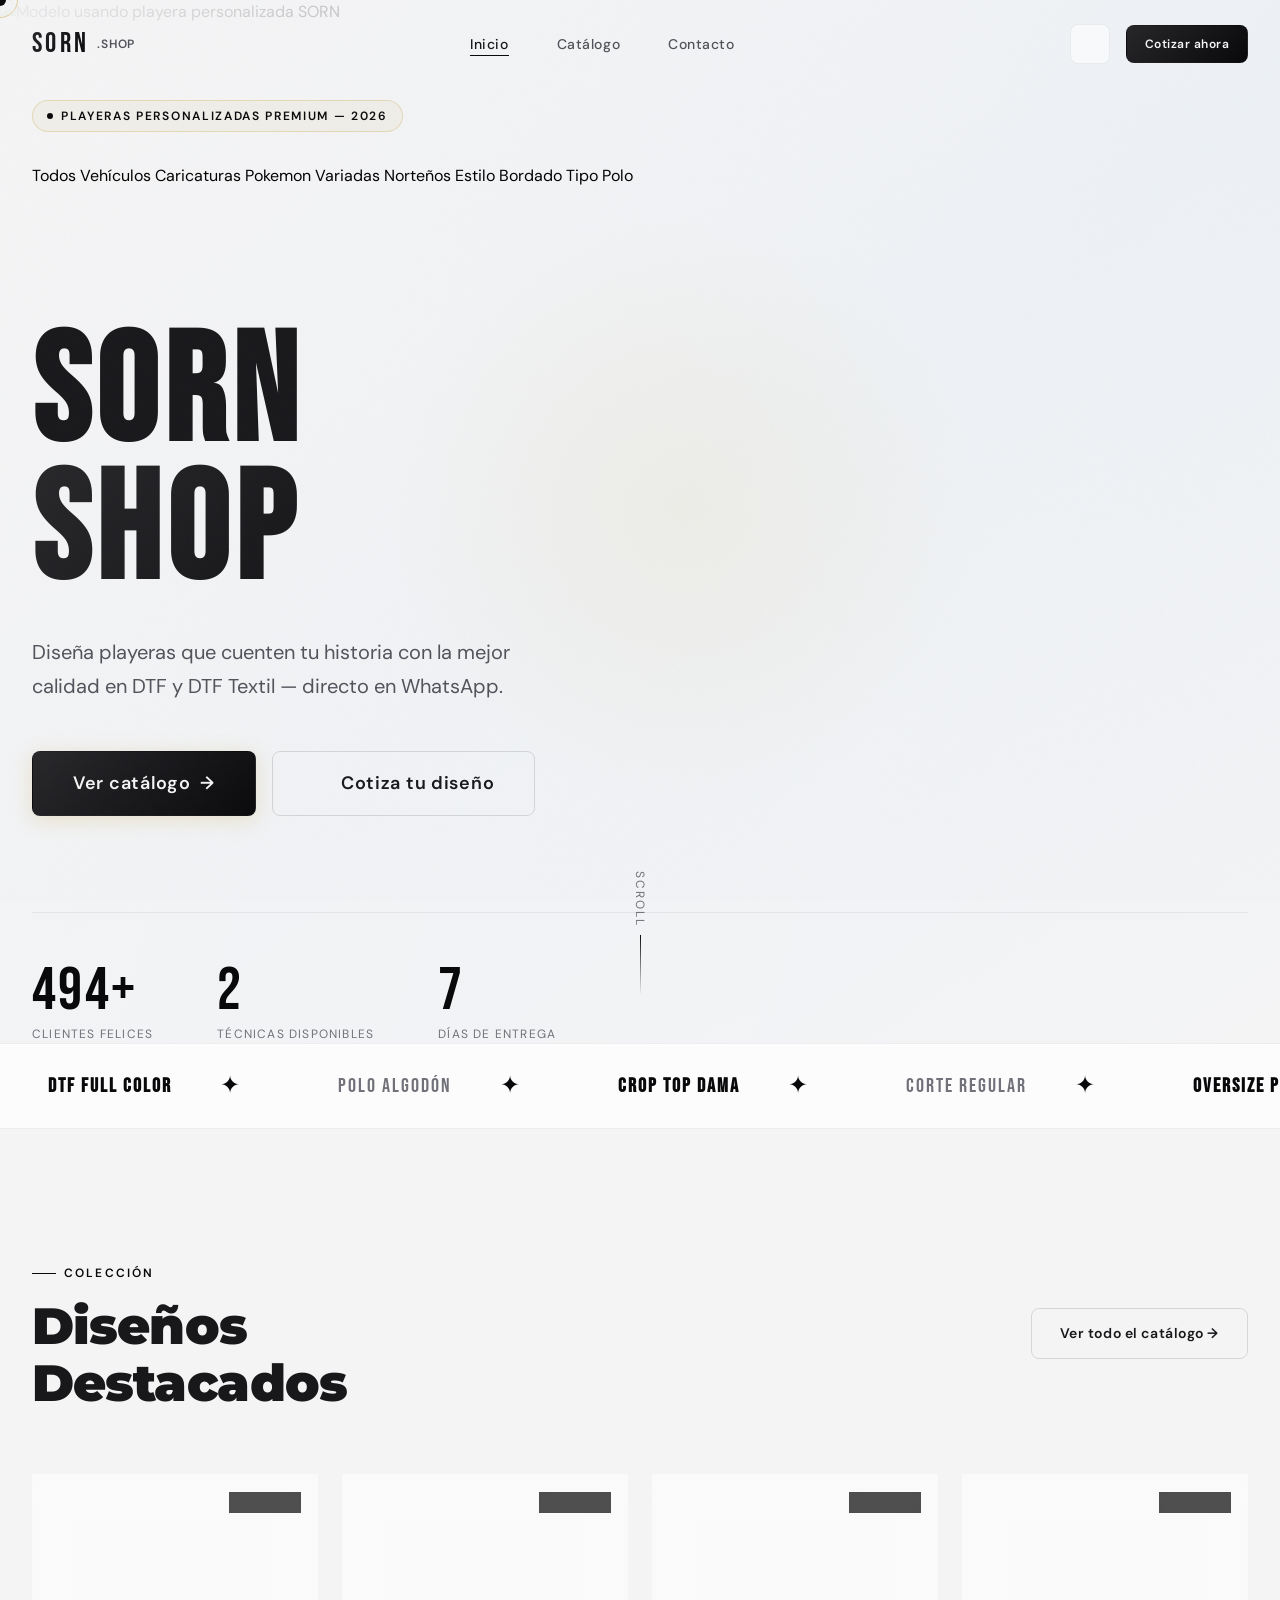
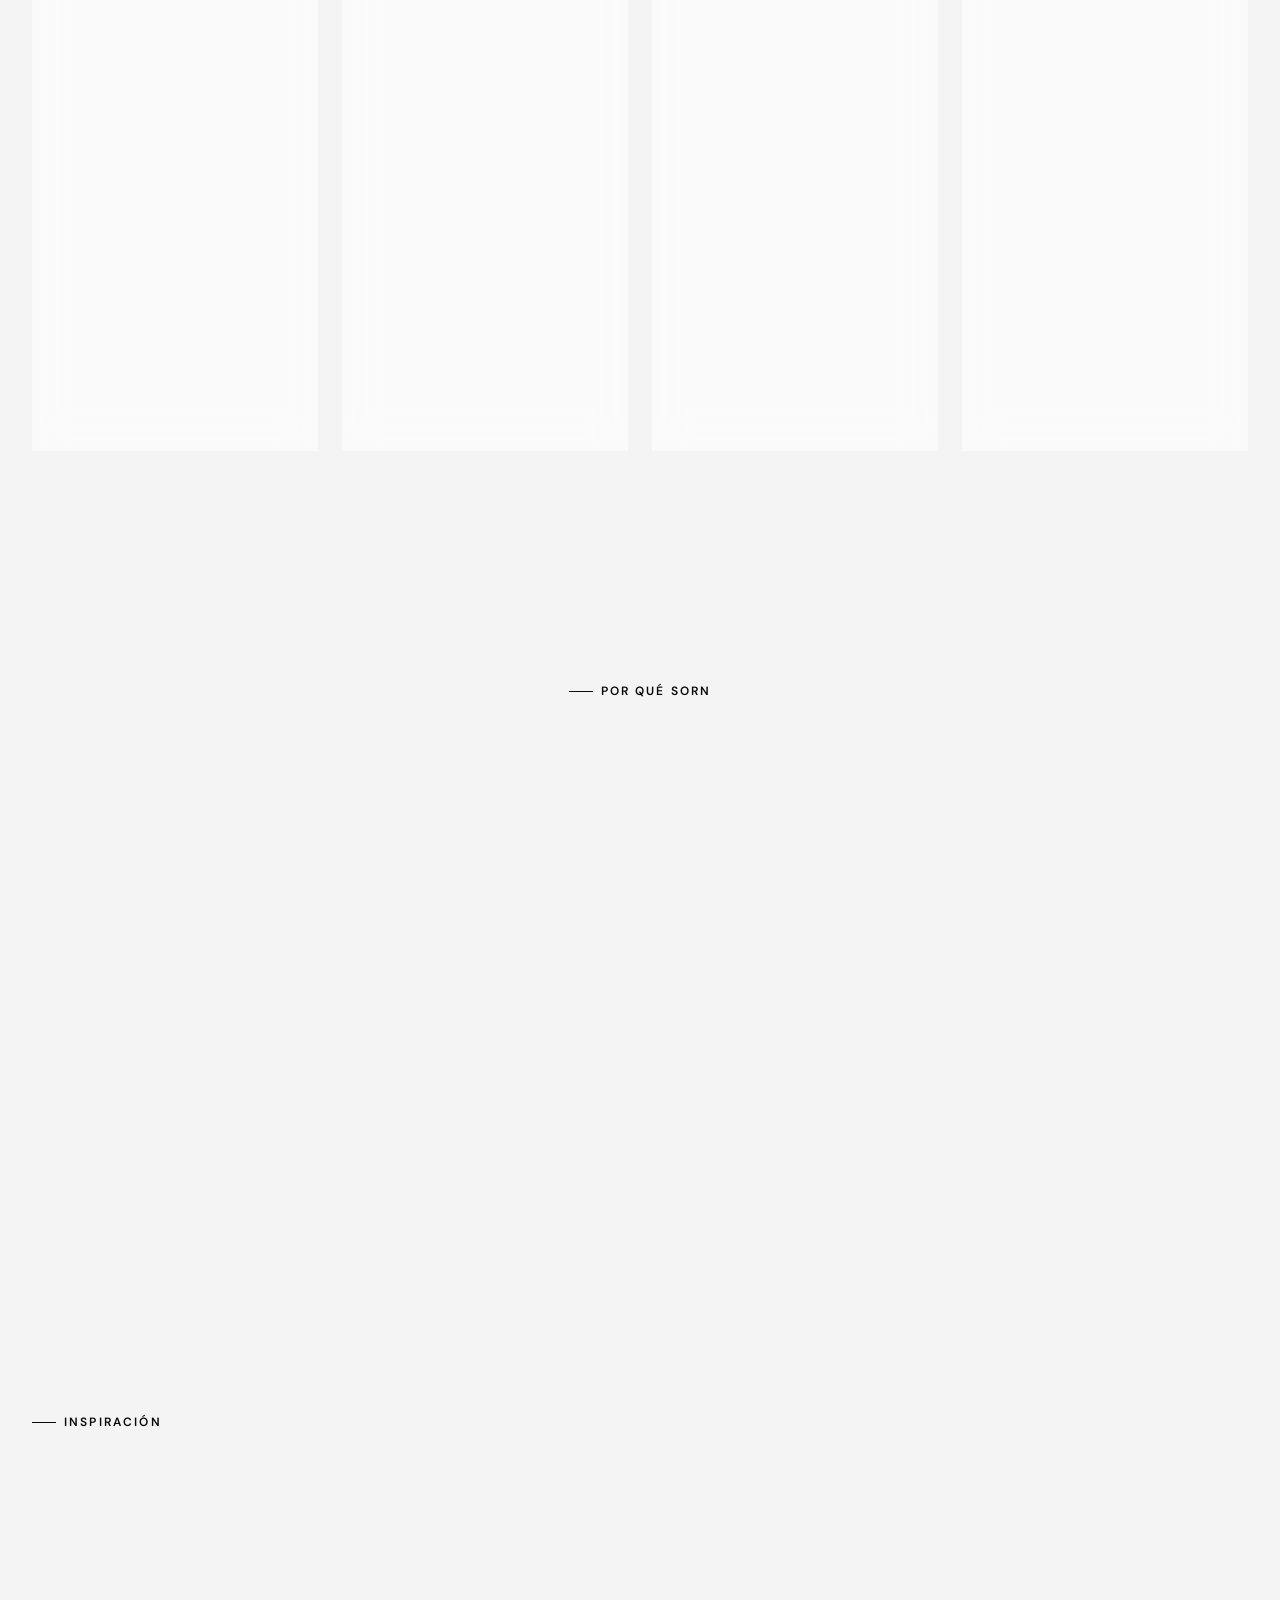
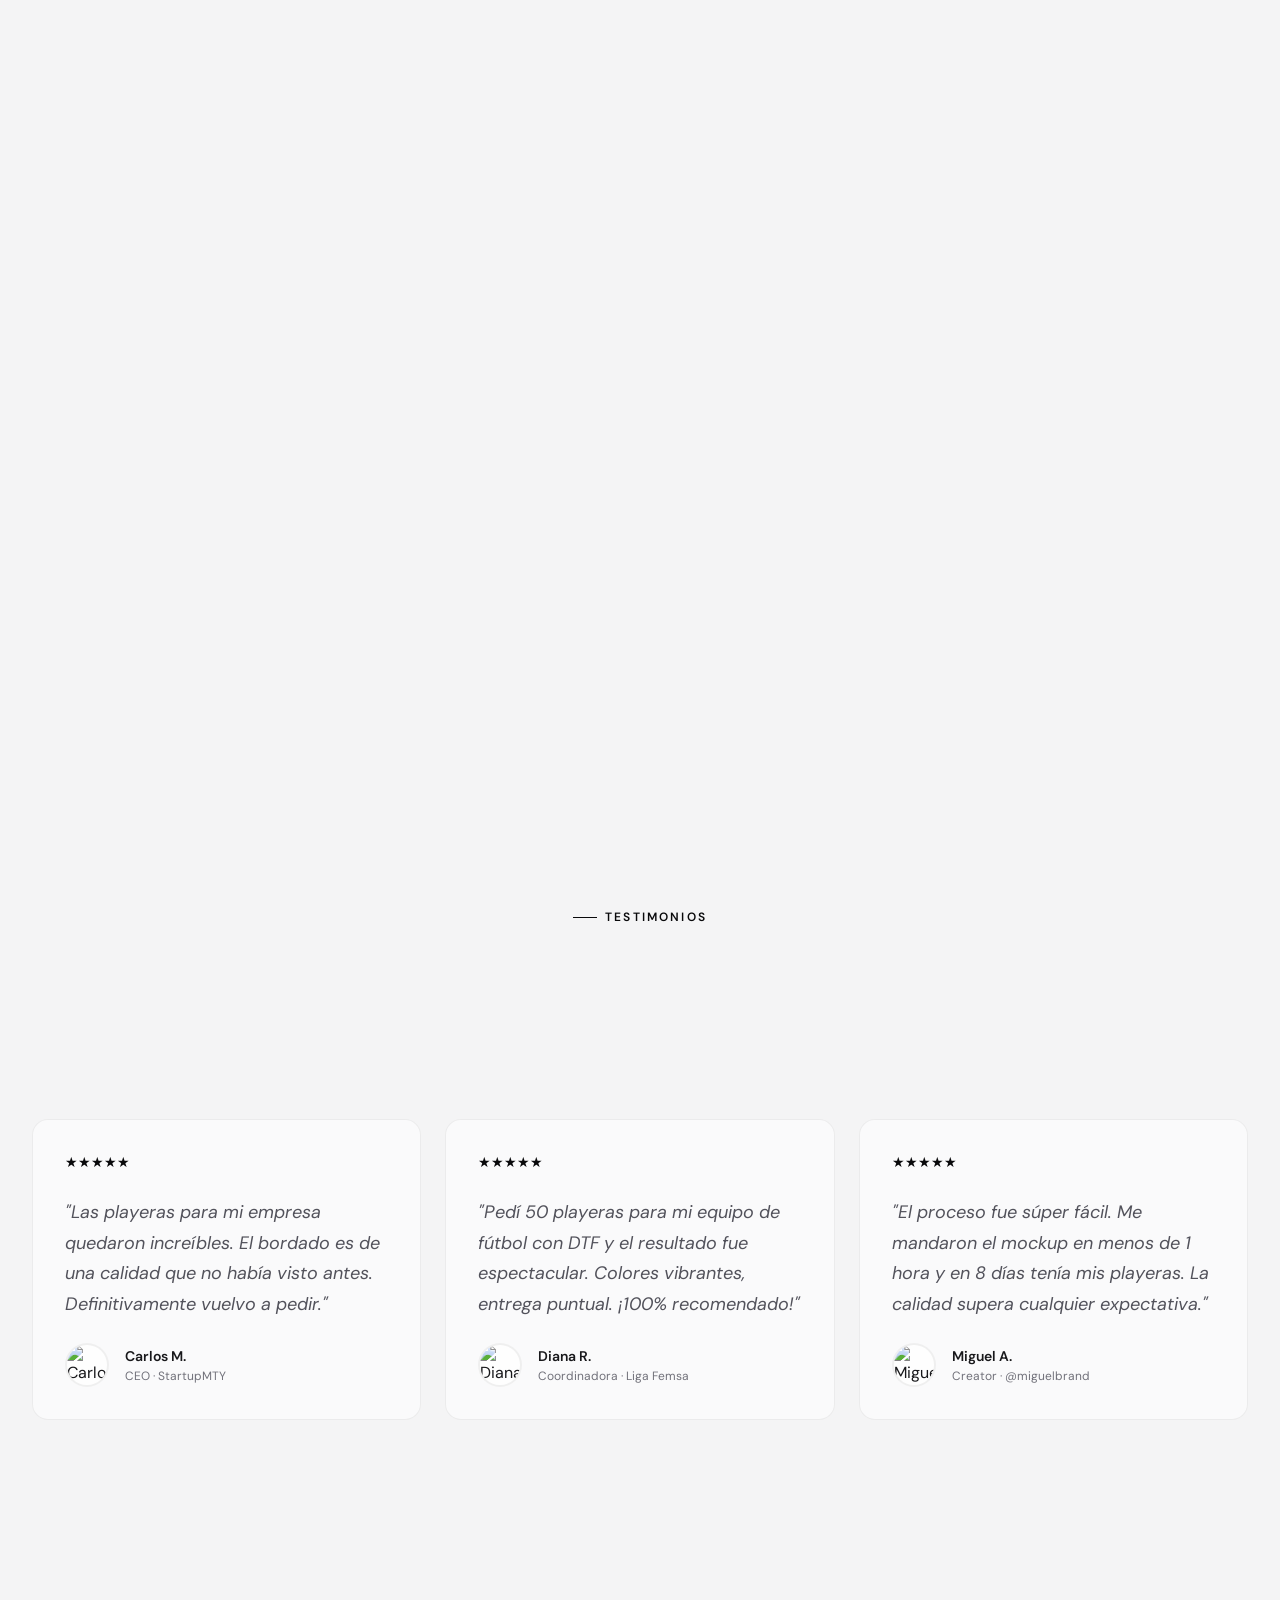
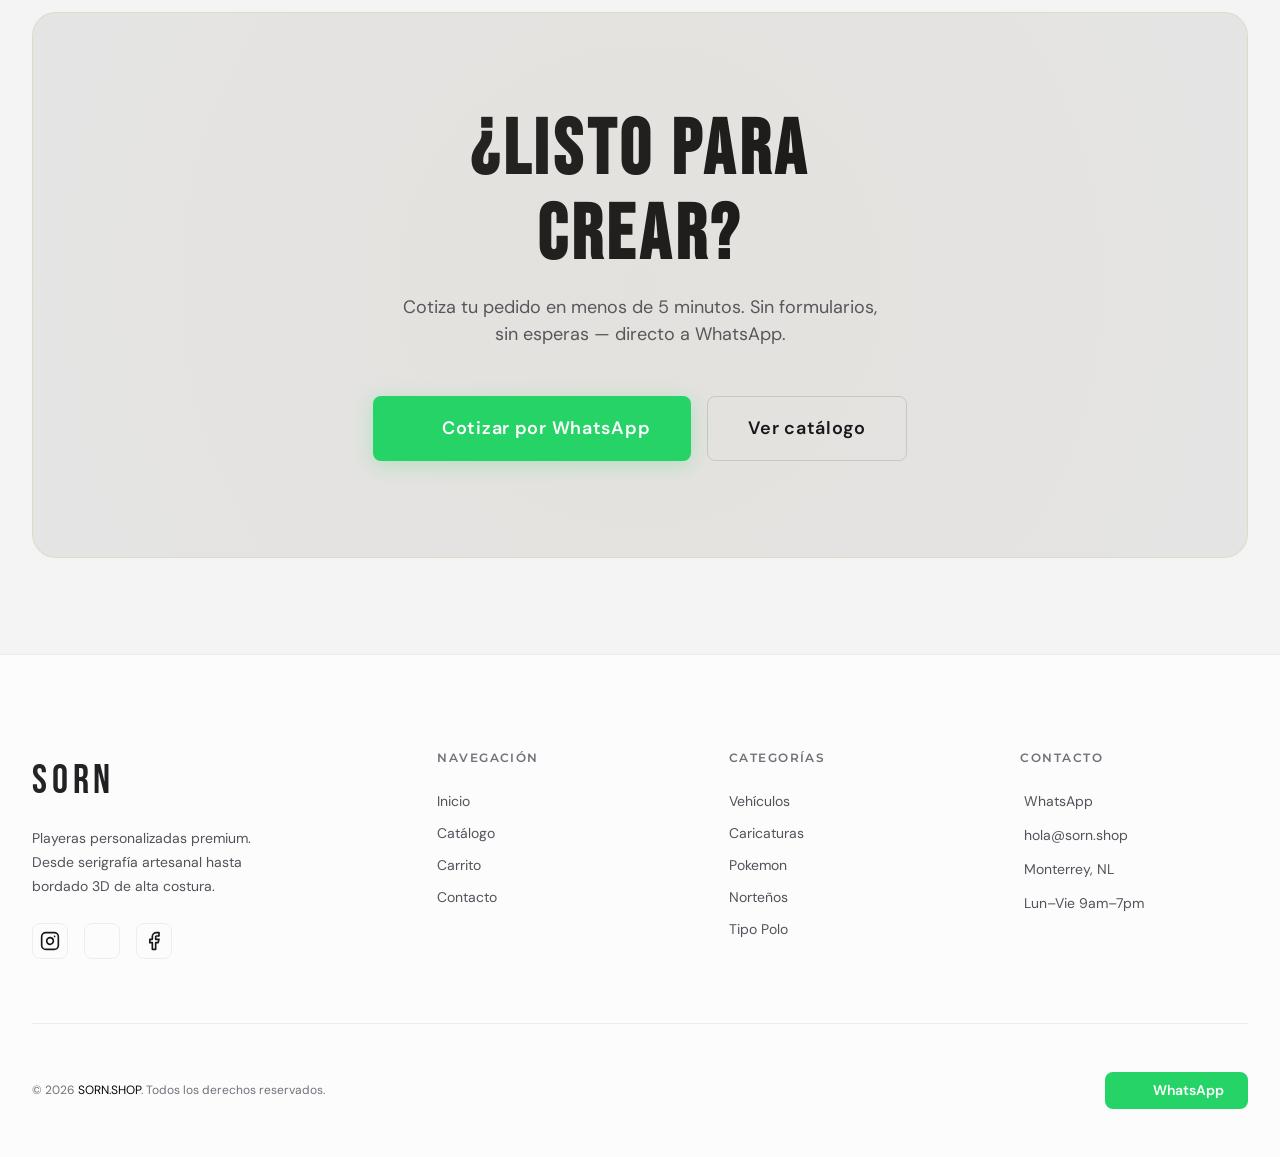
==== commit f397a2e7: "updatefoto4s" ====
--- a/index.html
+++ b/index.html
@@ -507,7 +507,7 @@
 
   <!-- Featured products loader -->
   <script type="module">
-    import { createProductCard } from './js/catalogo.js';
+    import { createProductCard, initCardCarousel } from './js/catalogo.js';
 
     async function loadFeatured() {
       const grid = document.getElementById('featured-grid');
@@ -518,16 +518,24 @@
         const data = await res.json();
         window._sornProducts = data.productos;
 
+        // Show 4 featured products (one per category)
         const featured = data.productos
           .filter(p => p.destacado)
           .slice(0, 4);
 
         grid.innerHTML = featured.map((p, i) => createProductCard(p, i)).join('');
 
-        // Trigger reveal
+        // Init carousel AFTER cards are in the DOM
+        initCardCarousel(grid);
+
+        // Trigger reveal + image fade-in
         requestAnimationFrame(() => {
           grid.querySelectorAll('.product-card').forEach((card, i) => {
             setTimeout(() => card.classList.add('visible'), i * 80);
+          });
+          grid.querySelectorAll('img').forEach(img => {
+            if (img.complete) img.classList.add('img-loaded');
+            else img.addEventListener('load', () => img.classList.add('img-loaded'));
           });
         });
 
--- a/css/pages/home.css
+++ b/css/pages/home.css
@@ -424,3 +424,100 @@
   .benefits-grid { grid-template-columns: 1fr; }
   .gallery-masonry { grid-template-columns: 1fr; }
 }
+
+/* ── Featured products grid (shared with catalog) ── */
+.products-grid {
+  display: grid;
+  grid-template-columns: repeat(4, 1fr);
+  gap: var(--sp-lg);
+}
+
+@media (max-width: 1024px) {
+  .products-grid { grid-template-columns: repeat(2, 1fr); }
+}
+@media (max-width: 480px) {
+  .products-grid { grid-template-columns: 1fr; }
+}
+
+/* ── Card Carousel: arrows ── */
+.card-arrow {
+  position: absolute;
+  top: 50%;
+  transform: translateY(-50%);
+  z-index: 3;
+  width: 30px;
+  height: 30px;
+  border-radius: 50%;
+  background: rgba(12,12,12,0.72);
+  backdrop-filter: blur(6px);
+  border: 1px solid rgba(255,255,255,0.15);
+  display: flex;
+  align-items: center;
+  justify-content: center;
+  color: #fff;
+  opacity: 0;
+  transition: opacity var(--dur-base) var(--ease-out),
+              background var(--dur-fast),
+              transform var(--dur-fast);
+  pointer-events: none;
+}
+
+.product-card:hover .card-arrow {
+  opacity: 1;
+  pointer-events: auto;
+}
+
+.card-arrow--prev { left: var(--sp-sm); }
+.card-arrow--next { right: var(--sp-sm); }
+
+.card-arrow:hover {
+  background: var(--clr-gold);
+  border-color: var(--clr-gold);
+  transform: translateY(-50%) scale(1.1);
+}
+
+.card-arrow svg { display: block; flex-shrink: 0; }
+
+/* ── Card Carousel: dots ── */
+.card-dots {
+  position: absolute;
+  bottom: var(--sp-sm);
+  left: 50%;
+  transform: translateX(-50%);
+  display: flex;
+  gap: 5px;
+  z-index: 3;
+}
+
+.card-dot {
+  width: 6px;
+  height: 6px;
+  border-radius: 50%;
+  background: rgba(255,255,255,0.45);
+  transition: background var(--dur-base), transform var(--dur-base);
+}
+
+.card-dot.active {
+  background: var(--clr-gold);
+  transform: scale(1.25);
+}
+
+/* ── Card image count badge ── */
+.card-count-badge {
+  position: absolute;
+  top: var(--sp-md);
+  right: var(--sp-md);
+  padding: 3px 8px;
+  border-radius: var(--radius-pill);
+  background: rgba(12,12,12,0.72);
+  backdrop-filter: blur(6px);
+  font-size: 10px;
+  font-weight: var(--fw-semi);
+  letter-spacing: 0.06em;
+  color: rgba(255,255,255,0.9);
+  z-index: 2;
+}
+
+/* ── Image fade-in ── */
+.img-fade { opacity: 0; transition: opacity 0.35s var(--ease-out); }
+.img-fade.img-loaded { opacity: 1; }
